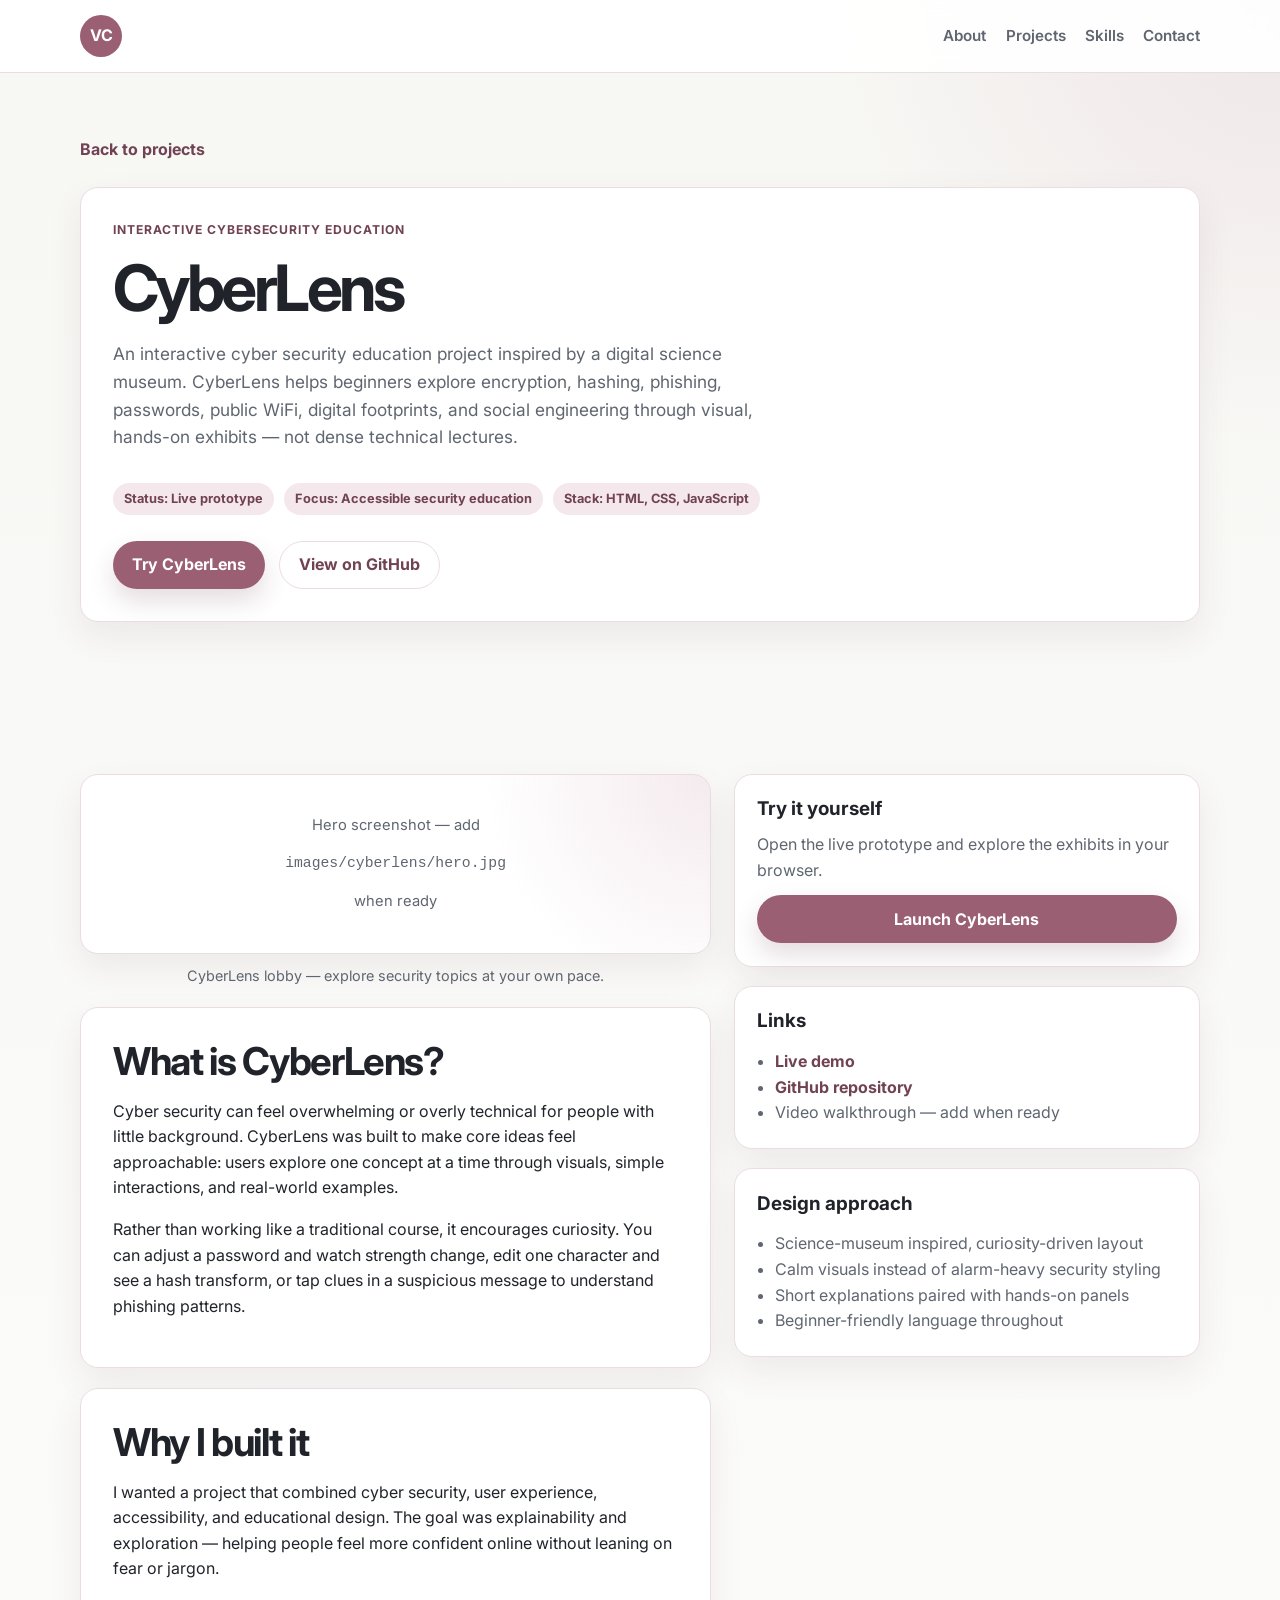
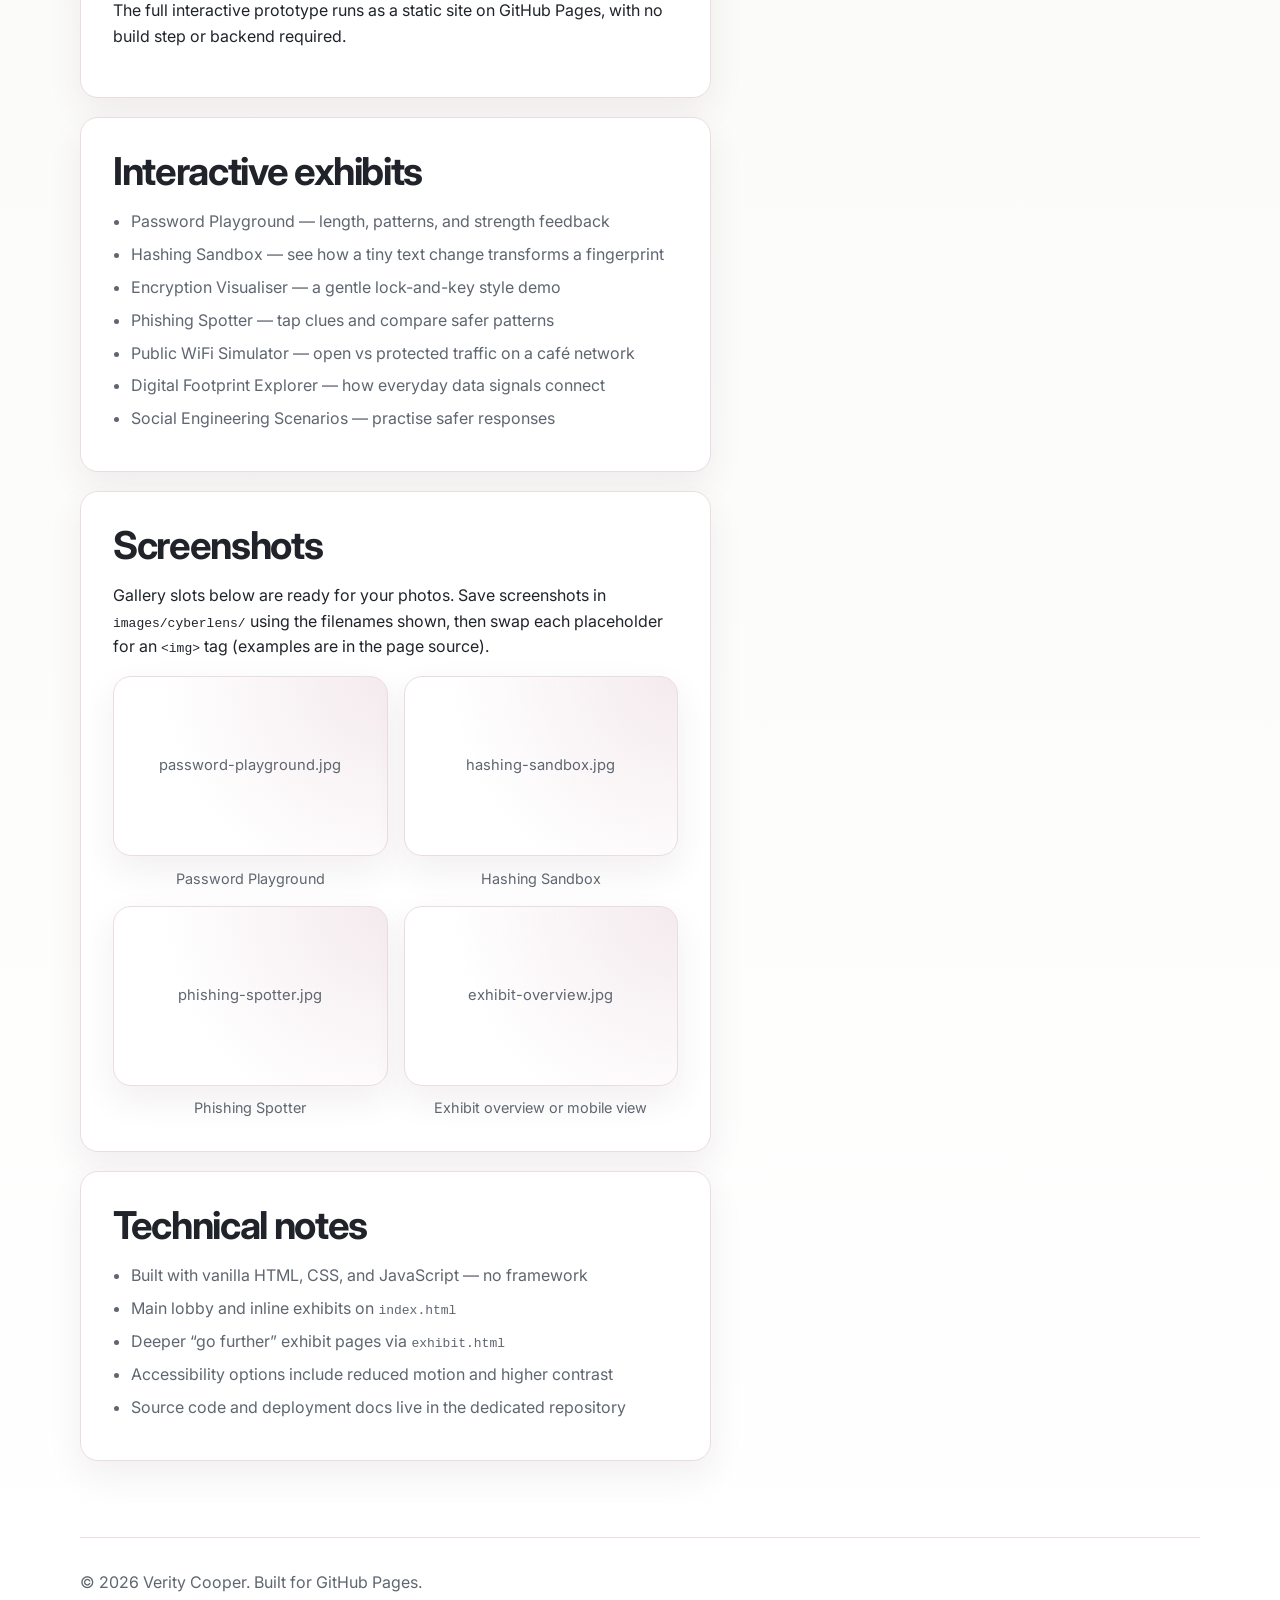
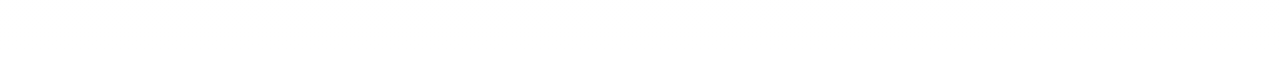
==== projects/cyberlens.html @ e27102c0 "Add CyberLens portfolio page with live demo links Replace Story Prompt Generator with CyberLens on t" ====
<!DOCTYPE html>
<html lang="en">
  <head>
    <meta charset="UTF-8" />
    <meta name="viewport" content="width=device-width, initial-scale=1.0" />
    <meta
      name="description"
      content="CyberLens — an interactive cybersecurity education project with visual exhibits on passwords, hashing, encryption, phishing, and online safety."
    />
    <title>CyberLens | Verity Cooper</title>
    <link rel="preconnect" href="https://fonts.googleapis.com" />
    <link rel="preconnect" href="https://fonts.gstatic.com" crossorigin />
    <link
      href="https://fonts.googleapis.com/css2?family=Inter:wght@400;500;600;700;800&display=swap"
      rel="stylesheet"
    />
    <link rel="stylesheet" href="../styles.css" />
  </head>
  <body>
    <header class="site-header">
      <nav class="nav" aria-label="Main navigation">
        <a class="logo" href="../index.html#top">VC</a>
        <div class="nav-links">
          <a href="../index.html#about">About</a>
          <a href="../index.html#projects">Projects</a>
          <a href="../index.html#skills">Skills</a>
          <a href="../index.html#contact">Contact</a>
        </div>
      </nav>
    </header>

    <main>
      <section class="section project-detail-hero">
        <a class="back-link" href="../index.html#projects">Back to projects</a>
        <div class="project-detail-card">
          <p class="eyebrow">Interactive Cybersecurity Education</p>
          <h1>CyberLens</h1>
          <p class="hero-text">
            An interactive cyber security education project inspired by a digital
            science museum. CyberLens helps beginners explore encryption, hashing,
            phishing, passwords, public WiFi, digital footprints, and social
            engineering through visual, hands-on exhibits — not dense technical
            lectures.
          </p>
          <div class="detail-meta" aria-label="Project summary">
            <span>Status: Live prototype</span>
            <span>Focus: Accessible security education</span>
            <span>Stack: HTML, CSS, JavaScript</span>
          </div>
          <div class="detail-actions">
            <a
              class="button primary"
              href="https://veritycooper.github.io/cyberlens/"
              target="_blank"
              rel="noopener noreferrer"
            >
              Try CyberLens
            </a>
            <a
              class="button secondary"
              href="https://github.com/veritycooper/cyberlens"
              target="_blank"
              rel="noopener noreferrer"
            >
              View on GitHub
            </a>
          </div>
        </div>
      </section>

      <section class="section detail-layout">
        <div class="detail-content">
          <figure class="media-slot media-slot-hero">
            <div class="media-placeholder">
              Hero screenshot — add <code>images/cyberlens/hero.jpg</code> when ready
            </div>
            <!-- Uncomment when your screenshot is in place:
            <img
              src="../images/cyberlens/hero.jpg"
              alt="CyberLens museum-style homepage with interactive exhibit cards"
            />
            -->
            <figcaption>CyberLens lobby — explore security topics at your own pace.</figcaption>
          </figure>

          <article class="project-detail-card">
            <h2>What is CyberLens?</h2>
            <p>
              Cyber security can feel overwhelming or overly technical for people
              with little background. CyberLens was built to make core ideas feel
              approachable: users explore one concept at a time through visuals,
              simple interactions, and real-world examples.
            </p>
            <p>
              Rather than working like a traditional course, it encourages
              curiosity. You can adjust a password and watch strength change, edit
              one character and see a hash transform, or tap clues in a suspicious
              message to understand phishing patterns.
            </p>
          </article>

          <article class="project-detail-card">
            <h2>Why I built it</h2>
            <p>
              I wanted a project that combined cyber security, user experience,
              accessibility, and educational design. The goal was explainability and
              exploration — helping people feel more confident online without
              leaning on fear or jargon.
            </p>
            <p>
              The full interactive prototype runs as a static site on GitHub Pages,
              with no build step or backend required.
            </p>
          </article>

          <article class="project-detail-card">
            <h2>Interactive exhibits</h2>
            <ul class="project-points">
              <li>Password Playground — length, patterns, and strength feedback</li>
              <li>Hashing Sandbox — see how a tiny text change transforms a fingerprint</li>
              <li>Encryption Visualiser — a gentle lock-and-key style demo</li>
              <li>Phishing Spotter — tap clues and compare safer patterns</li>
              <li>Public WiFi Simulator — open vs protected traffic on a café network</li>
              <li>Digital Footprint Explorer — how everyday data signals connect</li>
              <li>Social Engineering Scenarios — practise safer responses</li>
            </ul>
          </article>

          <article class="project-detail-card">
            <h2>Screenshots</h2>
            <p>
              Gallery slots below are ready for your photos. Save screenshots in
              <code>images/cyberlens/</code> using the filenames shown, then swap each
              placeholder for an <code>&lt;img&gt;</code> tag (examples are in the page
              source).
            </p>
            <div class="media-gallery">
              <figure class="media-slot">
                <div class="media-placeholder">password-playground.jpg</div>
                <figcaption>Password Playground</figcaption>
              </figure>
              <figure class="media-slot">
                <div class="media-placeholder">hashing-sandbox.jpg</div>
                <figcaption>Hashing Sandbox</figcaption>
              </figure>
              <figure class="media-slot">
                <div class="media-placeholder">phishing-spotter.jpg</div>
                <figcaption>Phishing Spotter</figcaption>
              </figure>
              <figure class="media-slot">
                <div class="media-placeholder">exhibit-overview.jpg</div>
                <figcaption>Exhibit overview or mobile view</figcaption>
              </figure>
            </div>
          </article>

          <article class="project-detail-card">
            <h2>Technical notes</h2>
            <ul class="project-points">
              <li>Built with vanilla HTML, CSS, and JavaScript — no framework</li>
              <li>Main lobby and inline exhibits on <code>index.html</code></li>
              <li>Deeper “go further” exhibit pages via <code>exhibit.html</code></li>
              <li>Accessibility options include reduced motion and higher contrast</li>
              <li>Source code and deployment docs live in the dedicated repository</li>
            </ul>
          </article>
        </div>

        <aside class="detail-sidebar">
          <div class="source-card source-card-cta">
            <h3>Try it yourself</h3>
            <p>
              Open the live prototype and explore the exhibits in your browser.
            </p>
            <a
              class="button primary detail-sidebar-button"
              href="https://veritycooper.github.io/cyberlens/"
              target="_blank"
              rel="noopener noreferrer"
            >
              Launch CyberLens
            </a>
          </div>

          <div class="source-card">
            <h3>Links</h3>
            <ul>
              <li>
                <a
                  href="https://veritycooper.github.io/cyberlens/"
                  target="_blank"
                  rel="noopener noreferrer"
                  >Live demo</a
                >
              </li>
              <li>
                <a
                  href="https://github.com/veritycooper/cyberlens"
                  target="_blank"
                  rel="noopener noreferrer"
                  >GitHub repository</a
                >
              </li>
              <li>Video walkthrough — add when ready</li>
            </ul>
          </div>

          <div class="source-card">
            <h3>Design approach</h3>
            <ul>
              <li>Science-museum inspired, curiosity-driven layout</li>
              <li>Calm visuals instead of alarm-heavy security styling</li>
              <li>Short explanations paired with hands-on panels</li>
              <li>Beginner-friendly language throughout</li>
            </ul>
          </div>
        </aside>
      </section>
    </main>

    <footer class="footer">
      <p>© 2026 Verity Cooper. Built for GitHub Pages.</p>
    </footer>
  </body>
</html>
---- styles.css ----
:root {
  --bg: #f7f7f4;
  --bg-soft: #ffffff;
  --card: #ffffff;
  --ink: #20242a;
  --muted: #5f6670;
  --accent: #9b5f73;
  --accent-strong: #704253;
  --accent-soft: #f5e8ed;
  --accent-muted: #c48da0;
  --line: #eadde2;
  --shadow: 0 14px 34px rgba(83, 52, 63, 0.08);
}

* {
  box-sizing: border-box;
}

html {
  scroll-behavior: smooth;
}

body {
  margin: 0;
  font-family: "Inter", Arial, sans-serif;
  color: var(--ink);
  background:
    radial-gradient(circle at top right, rgba(196, 141, 160, 0.16), transparent 28rem),
    linear-gradient(180deg, var(--bg), var(--bg-soft));
  line-height: 1.6;
}

a {
  color: inherit;
  text-decoration: none;
}

.site-header {
  position: sticky;
  top: 0;
  z-index: 10;
  background: rgba(255, 255, 255, 0.92);
  border-bottom: 1px solid var(--line);
  backdrop-filter: blur(10px);
}

.nav {
  width: min(1120px, calc(100% - 2rem));
  margin: 0 auto;
  min-height: 72px;
  display: flex;
  align-items: center;
  justify-content: space-between;
  gap: 1rem;
}

.logo {
  display: inline-grid;
  place-items: center;
  width: 42px;
  height: 42px;
  border-radius: 50%;
  color: #ffffff;
  font-weight: 700;
  background: var(--accent);
}

.nav-links {
  display: flex;
  align-items: center;
  gap: 1.2rem;
  color: var(--muted);
  font-size: 0.95rem;
  font-weight: 600;
}

.nav-links a:hover {
  color: var(--accent-strong);
}

.section {
  width: min(1120px, calc(100% - 2rem));
  margin: 0 auto;
  padding: 4.75rem 0;
}

.hero {
  min-height: 76vh;
  display: grid;
  grid-template-columns: minmax(0, 1.15fr) minmax(280px, 0.85fr);
  align-items: center;
  gap: 3rem;
}

.eyebrow {
  margin: 0 0 1rem;
  color: var(--accent-strong);
  font-size: 0.76rem;
  font-weight: 700;
  letter-spacing: 0.08em;
  text-transform: uppercase;
}

h1,
h2,
h3,
p {
  margin-top: 0;
}

h1 {
  max-width: 720px;
  margin-bottom: 1.25rem;
  font-size: clamp(2.45rem, 5vw, 4.8rem);
  line-height: 1.02;
  letter-spacing: -0.055em;
}

h2 {
  margin-bottom: 1rem;
  font-size: clamp(1.8rem, 3vw, 2.65rem);
  line-height: 1.12;
  letter-spacing: -0.035em;
}

h3 {
  margin-bottom: 0.7rem;
  font-size: 1.18rem;
  line-height: 1.25;
}

.hero-text,
.section-heading p,
.section-copy,
.contact-section p {
  color: var(--muted);
  font-size: 1.08rem;
}

.hero-text {
  max-width: 680px;
  margin-bottom: 2rem;
}

.hero-actions {
  display: flex;
  flex-wrap: wrap;
  gap: 0.9rem;
}

.button {
  display: inline-flex;
  align-items: center;
  justify-content: center;
  min-height: 48px;
  padding: 0 1.2rem;
  border-radius: 999px;
  font-weight: 700;
  transition: transform 160ms ease, box-shadow 160ms ease, background 160ms ease;
}

.button:hover {
  transform: translateY(-2px);
}

.button.primary {
  color: #ffffff;
  background: var(--accent);
  box-shadow: 0 12px 24px rgba(112, 66, 83, 0.18);
}

.button.secondary {
  color: var(--accent-strong);
  background: #ffffff;
  border: 1px solid var(--line);
}

.hero-card,
.project-card,
.education-card,
.skills-grid > div {
  background: var(--card);
  border: 1px solid var(--line);
  border-radius: 18px;
  box-shadow: var(--shadow);
}

.hero-card {
  padding: 2rem;
}

.card-label,
.tag,
.status {
  display: inline-flex;
  align-items: center;
  width: fit-content;
  border-radius: 999px;
  font-size: 0.75rem;
  font-weight: 700;
}

.card-label {
  margin-bottom: 1rem;
  padding: 0.35rem 0.7rem;
  color: var(--accent-strong);
  background: var(--accent-soft);
}

.hero-card p,
.project-card p,
.education-card p,
.skills-grid p {
  color: var(--muted);
}

.hero-card ul,
.project-points {
  padding-left: 1.15rem;
  margin: 1rem 0 0;
  color: var(--muted);
}

.hero-card li,
.project-points li {
  margin: 0.45rem 0;
}

.split-section,
.education-section,
.contact-section {
  display: grid;
  grid-template-columns: 0.85fr 1.15fr;
  gap: 3rem;
  align-items: start;
}

.section-copy p:last-child {
  margin-bottom: 0;
}

.section-heading {
  max-width: 720px;
  margin-bottom: 2rem;
}

.project-grid {
  display: grid;
  grid-template-columns: repeat(3, minmax(0, 1fr));
  gap: 1.2rem;
}

.project-card {
  display: flex;
  min-height: 100%;
  padding: 1.45rem;
  flex-direction: column;
}

.project-card.featured {
  background: linear-gradient(180deg, rgba(245, 232, 237, 0.55), #ffffff 70%);
}

.project-topline {
  display: flex;
  justify-content: space-between;
  gap: 0.75rem;
  margin-bottom: 1rem;
}

.tag {
  padding: 0.32rem 0.62rem;
  color: var(--accent-strong);
  background: var(--accent-soft);
}

.status {
  padding: 0.32rem 0.62rem;
  color: #6f5a63;
  background: #f7eef2;
}

.project-card a {
  margin-top: auto;
  color: var(--accent-strong);
  font-weight: 700;
}

.project-card a:hover,
.contact-links a:hover {
  color: var(--accent);
}

.project-detail-hero {
  padding-top: 4rem;
}

.back-link {
  display: inline-flex;
  margin-bottom: 1.5rem;
  color: var(--accent-strong);
  font-weight: 700;
}

.project-detail-card,
.media-placeholder,
.source-card {
  background: var(--card);
  border: 1px solid var(--line);
  border-radius: 18px;
  box-shadow: var(--shadow);
}

.project-detail-card {
  padding: 2rem;
}

.detail-meta {
  display: flex;
  flex-wrap: wrap;
  gap: 0.6rem;
  margin: 1.4rem 0 0;
}

.detail-meta span {
  display: inline-flex;
  padding: 0.38rem 0.7rem;
  border-radius: 999px;
  color: var(--accent-strong);
  background: var(--accent-soft);
  font-size: 0.8rem;
  font-weight: 700;
}

.detail-actions {
  display: flex;
  flex-wrap: wrap;
  gap: 0.85rem;
  margin-top: 1.6rem;
}

.detail-sidebar-button {
  width: 100%;
  margin-top: 0.75rem;
}

.source-card-cta p {
  margin-bottom: 0;
  color: var(--muted);
}

.source-card a {
  color: var(--accent-strong);
  font-weight: 700;
}

.source-card a:hover {
  color: var(--accent);
}

.media-slot figcaption {
  margin-top: 0.65rem;
  color: var(--muted);
  font-size: 0.9rem;
  text-align: center;
}

.media-slot-hero .media-placeholder,
.media-slot-hero img {
  min-height: 280px;
}

.detail-layout {
  display: grid;
  grid-template-columns: minmax(0, 1.15fr) minmax(280px, 0.85fr);
  gap: 1.4rem;
  align-items: start;
}

.detail-content,
.detail-sidebar {
  display: grid;
  gap: 1.2rem;
}

.media-placeholder {
  min-height: 240px;
  display: grid;
  place-items: center;
  padding: 2rem;
  color: var(--muted);
  text-align: center;
  background:
    radial-gradient(circle at top right, rgba(196, 141, 160, 0.18), transparent 14rem),
    #ffffff;
}

.media-gallery {
  display: grid;
  grid-template-columns: repeat(2, minmax(0, 1fr));
  gap: 1rem;
  margin-top: 1rem;
}

.media-slot {
  margin: 0;
}

.media-slot .media-placeholder {
  min-height: 180px;
  font-size: 0.92rem;
}

.media-slot img {
  display: block;
  width: 100%;
  border-radius: 14px;
  border: 1px solid var(--line);
  box-shadow: var(--shadow);
}

.source-card {
  padding: 1.4rem;
}

.source-card ul {
  padding-left: 1.15rem;
  margin-bottom: 0;
  color: var(--muted);
}

.skills-grid {
  display: grid;
  grid-template-columns: repeat(4, minmax(0, 1fr));
  gap: 1rem;
}

.skills-grid > div {
  padding: 1.25rem;
}

.education-card {
  padding: 1.6rem;
}

.contact-links {
  display: flex;
  flex-wrap: wrap;
  gap: 0.8rem;
}

.contact-links a {
  padding: 0.8rem 1rem;
  border: 1px solid var(--line);
  border-radius: 999px;
  color: var(--accent-strong);
  background: #ffffff;
  font-weight: 700;
}

.footer {
  width: min(1120px, calc(100% - 2rem));
  margin: 0 auto;
  padding: 2rem 0 3rem;
  color: var(--muted);
  border-top: 1px solid var(--line);
}

@media (max-width: 900px) {
  .hero,
  .split-section,
  .education-section,
  .contact-section {
    grid-template-columns: 1fr;
  }

  .hero {
    min-height: auto;
    padding-top: 4rem;
  }

  .project-grid,
  .skills-grid {
    grid-template-columns: repeat(2, minmax(0, 1fr));
  }

  .detail-layout {
    grid-template-columns: 1fr;
  }

  .media-gallery {
    grid-template-columns: 1fr;
  }
}

@media (max-width: 640px) {
  .nav {
    min-height: auto;
    padding: 1rem 0;
    align-items: flex-start;
    flex-direction: column;
  }

  .nav-links {
    width: 100%;
    overflow-x: auto;
    padding-bottom: 0.3rem;
  }

  .section {
    padding: 4rem 0;
  }

  .project-grid,
  .skills-grid {
    grid-template-columns: 1fr;
  }

  .hero-actions,
  .button,
  .detail-actions,
  .detail-sidebar-button {
    width: 100%;
  }
}
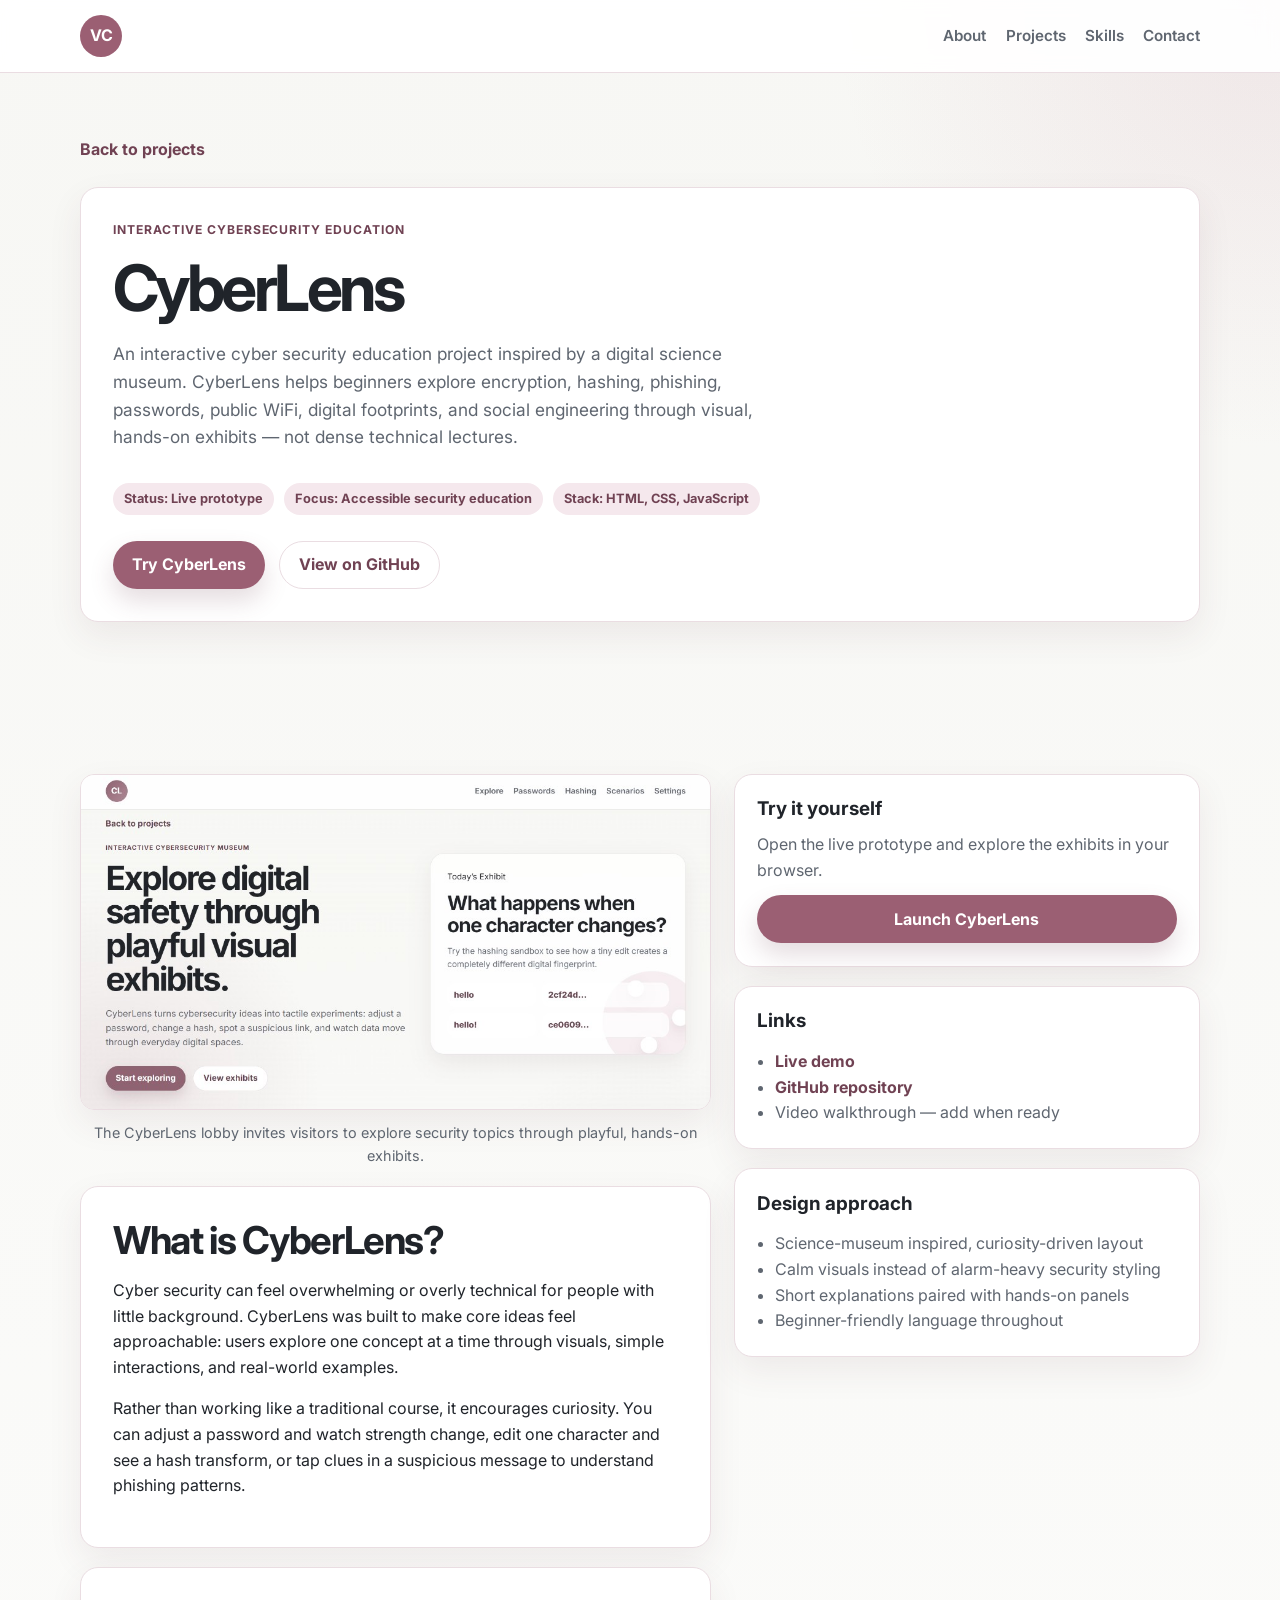
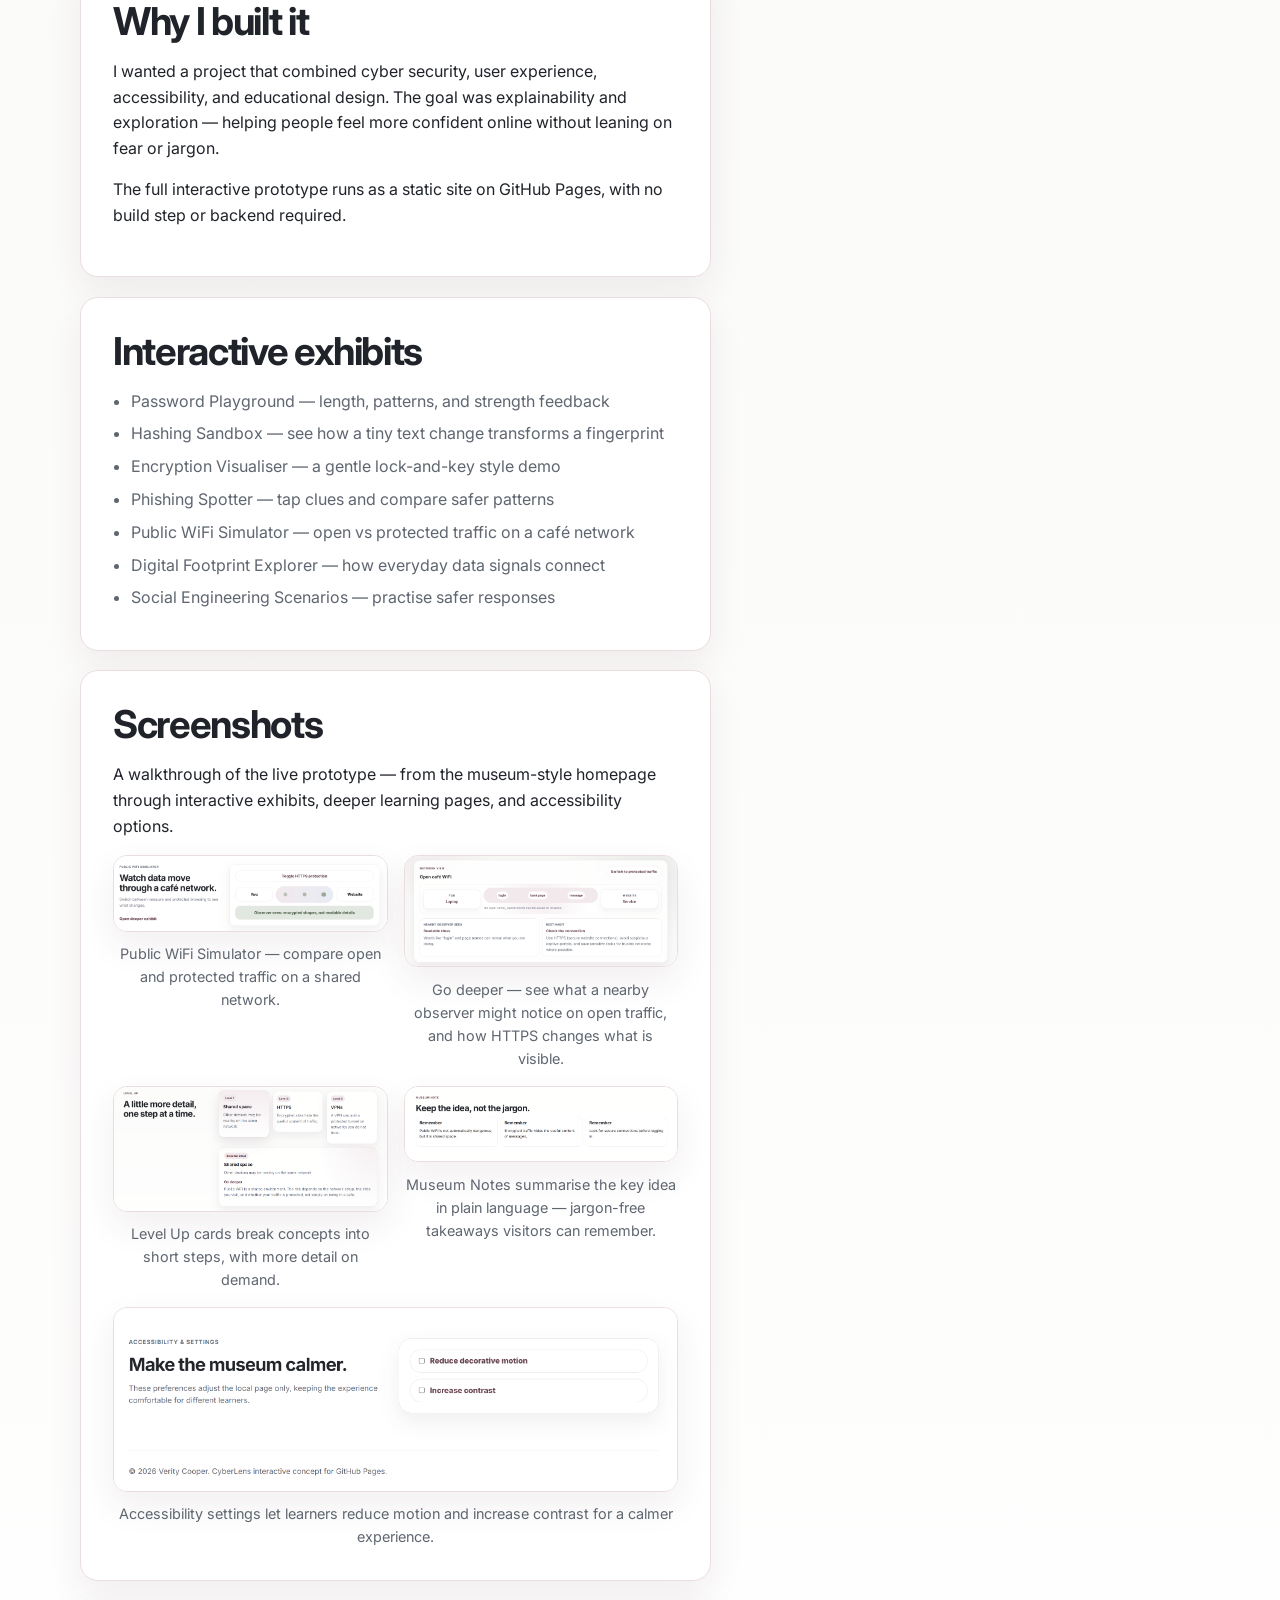
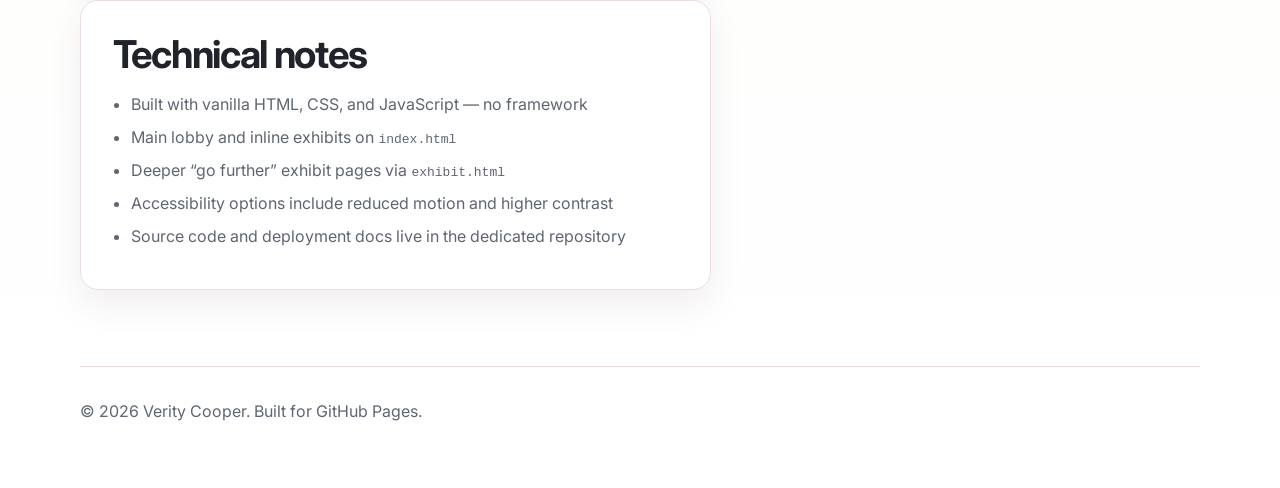
==== commit 0924abf8: "Add CyberLens screenshots to portfolio project page Wire in homepage and exhibit screenshots with ca" ====
--- a/projects/cyberlens.html
+++ b/projects/cyberlens.html
@@ -71,16 +71,14 @@
       <section class="section detail-layout">
         <div class="detail-content">
           <figure class="media-slot media-slot-hero">
-            <div class="media-placeholder">
-              Hero screenshot — add <code>images/cyberlens/hero.jpg</code> when ready
-            </div>
-            <!-- Uncomment when your screenshot is in place:
             <img
-              src="../images/cyberlens/hero.jpg"
-              alt="CyberLens museum-style homepage with interactive exhibit cards"
+              src="../images/cyberlens/hero.png"
+              alt="CyberLens homepage with museum-style hero and today's exhibit preview"
             />
-            -->
-            <figcaption>CyberLens lobby — explore security topics at your own pace.</figcaption>
+            <figcaption>
+              The CyberLens lobby invites visitors to explore security topics through
+              playful, hands-on exhibits.
+            </figcaption>
           </figure>
 
           <article class="project-detail-card">
@@ -129,27 +127,60 @@
           <article class="project-detail-card">
             <h2>Screenshots</h2>
             <p>
-              Gallery slots below are ready for your photos. Save screenshots in
-              <code>images/cyberlens/</code> using the filenames shown, then swap each
-              placeholder for an <code>&lt;img&gt;</code> tag (examples are in the page
-              source).
+              A walkthrough of the live prototype — from the museum-style homepage
+              through interactive exhibits, deeper learning pages, and accessibility
+              options.
             </p>
             <div class="media-gallery">
               <figure class="media-slot">
-                <div class="media-placeholder">password-playground.jpg</div>
-                <figcaption>Password Playground</figcaption>
-              </figure>
-              <figure class="media-slot">
-                <div class="media-placeholder">hashing-sandbox.jpg</div>
-                <figcaption>Hashing Sandbox</figcaption>
-              </figure>
-              <figure class="media-slot">
-                <div class="media-placeholder">phishing-spotter.jpg</div>
-                <figcaption>Phishing Spotter</figcaption>
-              </figure>
-              <figure class="media-slot">
-                <div class="media-placeholder">exhibit-overview.jpg</div>
-                <figcaption>Exhibit overview or mobile view</figcaption>
+                <img
+                  src="../images/cyberlens/public-wifi-simulator.png"
+                  alt="Public WiFi Simulator exhibit showing HTTPS protection toggle"
+                />
+                <figcaption>
+                  Public WiFi Simulator — compare open and protected traffic on a
+                  shared network.
+                </figcaption>
+              </figure>
+              <figure class="media-slot">
+                <img
+                  src="../images/cyberlens/wifi-deep-dive.png"
+                  alt="Deep-dive WiFi exhibit showing readable traffic on open café WiFi"
+                />
+                <figcaption>
+                  Go deeper — see what a nearby observer might notice on open traffic,
+                  and how HTTPS changes what is visible.
+                </figcaption>
+              </figure>
+              <figure class="media-slot">
+                <img
+                  src="../images/cyberlens/level-up.png"
+                  alt="Level Up section explaining shared WiFi, HTTPS, and VPN concepts"
+                />
+                <figcaption>
+                  Level Up cards break concepts into short steps, with more detail on
+                  demand.
+                </figcaption>
+              </figure>
+              <figure class="media-slot">
+                <img
+                  src="../images/cyberlens/museum-notes.png"
+                  alt="Museum Note takeaway cards with practical security reminders"
+                />
+                <figcaption>
+                  Museum Notes summarise the key idea in plain language — jargon-free
+                  takeaways visitors can remember.
+                </figcaption>
+              </figure>
+              <figure class="media-slot media-slot-wide">
+                <img
+                  src="../images/cyberlens/accessibility-settings.png"
+                  alt="Accessibility and settings panel with reduced motion and contrast options"
+                />
+                <figcaption>
+                  Accessibility settings let learners reduce motion and increase contrast
+                  for a calmer experience.
+                </figcaption>
               </figure>
             </div>
           </article>
--- a/styles.css
+++ b/styles.css
@@ -419,6 +419,10 @@
   box-shadow: var(--shadow);
 }
 
+.media-gallery .media-slot-wide {
+  grid-column: 1 / -1;
+}
+
 .source-card {
   padding: 1.4rem;
 }
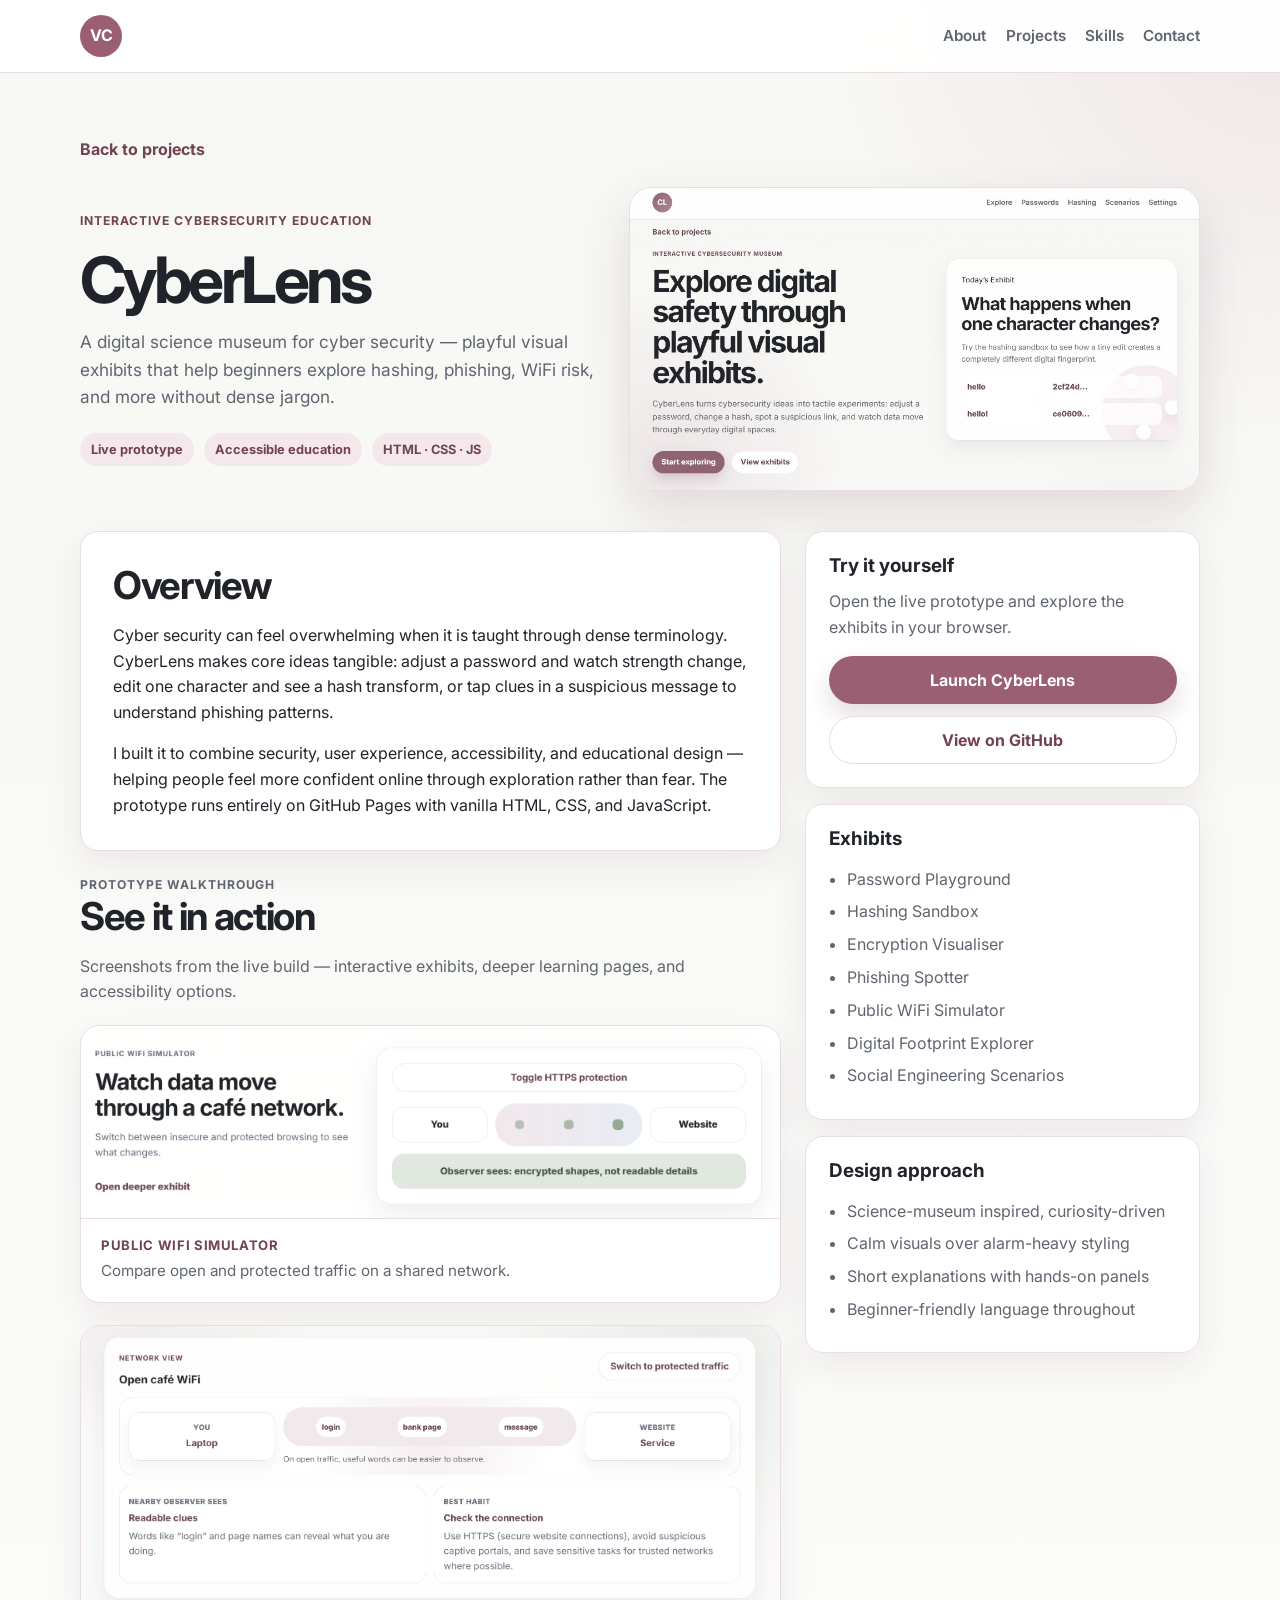
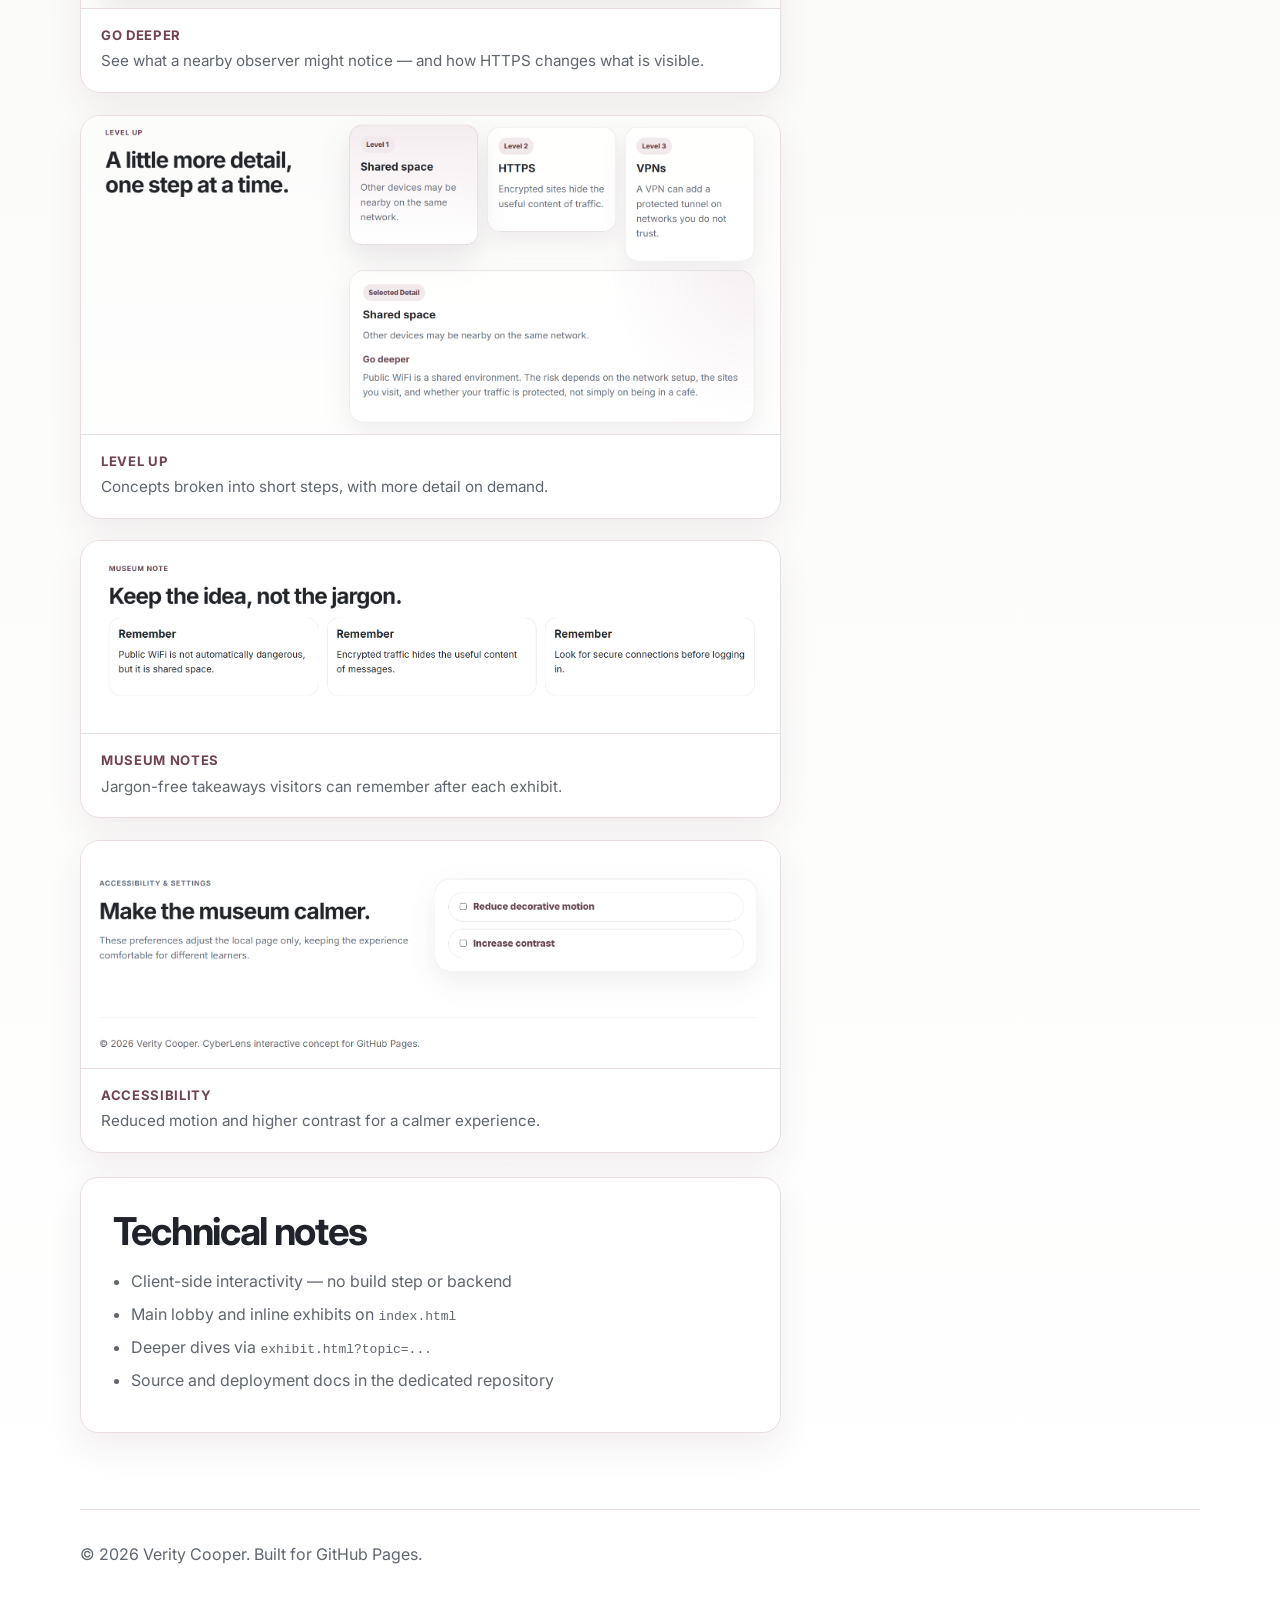
==== commit 428655f5: "Redesign CyberLens case study page for visual focus Lead with a hero screenshot, stack full-width pr" ====
--- a/projects/cyberlens.html
+++ b/projects/cyberlens.html
@@ -16,7 +16,7 @@
     />
     <link rel="stylesheet" href="../styles.css" />
   </head>
-  <body>
+  <body class="cyberlens-case-study">
     <header class="site-header">
       <nav class="nav" aria-label="Main navigation">
         <a class="logo" href="../index.html#top">VC</a>
@@ -30,218 +30,176 @@
     </header>
 
     <main>
-      <section class="section project-detail-hero">
+      <section class="section case-study-hero">
         <a class="back-link" href="../index.html#projects">Back to projects</a>
-        <div class="project-detail-card">
-          <p class="eyebrow">Interactive Cybersecurity Education</p>
-          <h1>CyberLens</h1>
-          <p class="hero-text">
-            An interactive cyber security education project inspired by a digital
-            science museum. CyberLens helps beginners explore encryption, hashing,
-            phishing, passwords, public WiFi, digital footprints, and social
-            engineering through visual, hands-on exhibits — not dense technical
-            lectures.
-          </p>
-          <div class="detail-meta" aria-label="Project summary">
-            <span>Status: Live prototype</span>
-            <span>Focus: Accessible security education</span>
-            <span>Stack: HTML, CSS, JavaScript</span>
-          </div>
-          <div class="detail-actions">
-            <a
-              class="button primary"
-              href="https://veritycooper.github.io/cyberlens/"
-              target="_blank"
-              rel="noopener noreferrer"
-            >
-              Try CyberLens
-            </a>
-            <a
-              class="button secondary"
-              href="https://github.com/veritycooper/cyberlens"
-              target="_blank"
-              rel="noopener noreferrer"
-            >
-              View on GitHub
-            </a>
-          </div>
-        </div>
-      </section>
-
-      <section class="section detail-layout">
-        <div class="detail-content">
-          <figure class="media-slot media-slot-hero">
+        <div class="case-study-hero-grid">
+          <div class="case-study-intro">
+            <p class="eyebrow">Interactive Cybersecurity Education</p>
+            <h1>CyberLens</h1>
+            <p class="hero-text">
+              A digital science museum for cyber security — playful visual
+              exhibits that help beginners explore hashing, phishing, WiFi risk,
+              and more without dense jargon.
+            </p>
+            <div class="detail-meta" aria-label="Project summary">
+              <span>Live prototype</span>
+              <span>Accessible education</span>
+              <span>HTML · CSS · JS</span>
+            </div>
+          </div>
+          <figure class="case-study-hero-shot">
             <img
               src="../images/cyberlens/hero.png"
               alt="CyberLens homepage with museum-style hero and today's exhibit preview"
             />
-            <figcaption>
-              The CyberLens lobby invites visitors to explore security topics through
-              playful, hands-on exhibits.
-            </figcaption>
           </figure>
-
-          <article class="project-detail-card">
-            <h2>What is CyberLens?</h2>
+        </div>
+      </section>
+
+      <section class="section case-study-body">
+        <div class="case-study-main">
+          <article class="project-detail-card case-study-overview">
+            <h2>Overview</h2>
             <p>
-              Cyber security can feel overwhelming or overly technical for people
-              with little background. CyberLens was built to make core ideas feel
-              approachable: users explore one concept at a time through visuals,
-              simple interactions, and real-world examples.
+              Cyber security can feel overwhelming when it is taught through dense
+              terminology. CyberLens makes core ideas tangible: adjust a password
+              and watch strength change, edit one character and see a hash
+              transform, or tap clues in a suspicious message to understand
+              phishing patterns.
             </p>
             <p>
-              Rather than working like a traditional course, it encourages
-              curiosity. You can adjust a password and watch strength change, edit
-              one character and see a hash transform, or tap clues in a suspicious
-              message to understand phishing patterns.
+              I built it to combine security, user experience, accessibility, and
+              educational design — helping people feel more confident online
+              through exploration rather than fear. The prototype runs entirely
+              on GitHub Pages with vanilla HTML, CSS, and JavaScript.
             </p>
           </article>
 
-          <article class="project-detail-card">
-            <h2>Why I built it</h2>
-            <p>
-              I wanted a project that combined cyber security, user experience,
-              accessibility, and educational design. The goal was explainability and
-              exploration — helping people feel more confident online without
-              leaning on fear or jargon.
-            </p>
-            <p>
-              The full interactive prototype runs as a static site on GitHub Pages,
-              with no build step or backend required.
-            </p>
-          </article>
-
-          <article class="project-detail-card">
-            <h2>Interactive exhibits</h2>
-            <ul class="project-points">
-              <li>Password Playground — length, patterns, and strength feedback</li>
-              <li>Hashing Sandbox — see how a tiny text change transforms a fingerprint</li>
-              <li>Encryption Visualiser — a gentle lock-and-key style demo</li>
-              <li>Phishing Spotter — tap clues and compare safer patterns</li>
-              <li>Public WiFi Simulator — open vs protected traffic on a café network</li>
-              <li>Digital Footprint Explorer — how everyday data signals connect</li>
-              <li>Social Engineering Scenarios — practise safer responses</li>
-            </ul>
-          </article>
-
-          <article class="project-detail-card">
-            <h2>Screenshots</h2>
-            <p>
-              A walkthrough of the live prototype — from the museum-style homepage
-              through interactive exhibits, deeper learning pages, and accessibility
-              options.
-            </p>
-            <div class="media-gallery">
-              <figure class="media-slot">
+          <section class="showcase-section" aria-labelledby="showcase-heading">
+            <div class="showcase-heading">
+              <p class="eyebrow">Prototype walkthrough</p>
+              <h2 id="showcase-heading">See it in action</h2>
+              <p>
+                Screenshots from the live build — interactive exhibits, deeper
+                learning pages, and accessibility options.
+              </p>
+            </div>
+
+            <div class="showcase-list">
+              <figure class="showcase-item">
                 <img
                   src="../images/cyberlens/public-wifi-simulator.png"
                   alt="Public WiFi Simulator exhibit showing HTTPS protection toggle"
                 />
                 <figcaption>
-                  Public WiFi Simulator — compare open and protected traffic on a
-                  shared network.
-                </figcaption>
-              </figure>
-              <figure class="media-slot">
+                  <strong>Public WiFi Simulator</strong>
+                  Compare open and protected traffic on a shared network.
+                </figcaption>
+              </figure>
+
+              <figure class="showcase-item">
                 <img
                   src="../images/cyberlens/wifi-deep-dive.png"
                   alt="Deep-dive WiFi exhibit showing readable traffic on open café WiFi"
                 />
                 <figcaption>
-                  Go deeper — see what a nearby observer might notice on open traffic,
-                  and how HTTPS changes what is visible.
-                </figcaption>
-              </figure>
-              <figure class="media-slot">
+                  <strong>Go deeper</strong>
+                  See what a nearby observer might notice — and how HTTPS changes
+                  what is visible.
+                </figcaption>
+              </figure>
+
+              <figure class="showcase-item">
                 <img
                   src="../images/cyberlens/level-up.png"
                   alt="Level Up section explaining shared WiFi, HTTPS, and VPN concepts"
                 />
                 <figcaption>
-                  Level Up cards break concepts into short steps, with more detail on
-                  demand.
-                </figcaption>
-              </figure>
-              <figure class="media-slot">
+                  <strong>Level Up</strong>
+                  Concepts broken into short steps, with more detail on demand.
+                </figcaption>
+              </figure>
+
+              <figure class="showcase-item">
                 <img
                   src="../images/cyberlens/museum-notes.png"
                   alt="Museum Note takeaway cards with practical security reminders"
                 />
                 <figcaption>
-                  Museum Notes summarise the key idea in plain language — jargon-free
-                  takeaways visitors can remember.
-                </figcaption>
-              </figure>
-              <figure class="media-slot media-slot-wide">
+                  <strong>Museum Notes</strong>
+                  Jargon-free takeaways visitors can remember after each exhibit.
+                </figcaption>
+              </figure>
+
+              <figure class="showcase-item">
                 <img
                   src="../images/cyberlens/accessibility-settings.png"
                   alt="Accessibility and settings panel with reduced motion and contrast options"
                 />
                 <figcaption>
-                  Accessibility settings let learners reduce motion and increase contrast
-                  for a calmer experience.
-                </figcaption>
-              </figure>
-            </div>
-          </article>
-
-          <article class="project-detail-card">
+                  <strong>Accessibility</strong>
+                  Reduced motion and higher contrast for a calmer experience.
+                </figcaption>
+              </figure>
+            </div>
+          </section>
+
+          <article class="project-detail-card case-study-notes">
             <h2>Technical notes</h2>
             <ul class="project-points">
-              <li>Built with vanilla HTML, CSS, and JavaScript — no framework</li>
+              <li>Client-side interactivity — no build step or backend</li>
               <li>Main lobby and inline exhibits on <code>index.html</code></li>
-              <li>Deeper “go further” exhibit pages via <code>exhibit.html</code></li>
-              <li>Accessibility options include reduced motion and higher contrast</li>
-              <li>Source code and deployment docs live in the dedicated repository</li>
+              <li>Deeper dives via <code>exhibit.html?topic=...</code></li>
+              <li>Source and deployment docs in the dedicated repository</li>
             </ul>
           </article>
         </div>
 
-        <aside class="detail-sidebar">
+        <aside class="case-study-sidebar">
           <div class="source-card source-card-cta">
             <h3>Try it yourself</h3>
             <p>
               Open the live prototype and explore the exhibits in your browser.
             </p>
-            <a
-              class="button primary detail-sidebar-button"
-              href="https://veritycooper.github.io/cyberlens/"
-              target="_blank"
-              rel="noopener noreferrer"
-            >
-              Launch CyberLens
-            </a>
+            <div class="sidebar-actions">
+              <a
+                class="button primary"
+                href="https://veritycooper.github.io/cyberlens/"
+                target="_blank"
+                rel="noopener noreferrer"
+              >
+                Launch CyberLens
+              </a>
+              <a
+                class="button secondary"
+                href="https://github.com/veritycooper/cyberlens"
+                target="_blank"
+                rel="noopener noreferrer"
+              >
+                View on GitHub
+              </a>
+            </div>
           </div>
 
           <div class="source-card">
-            <h3>Links</h3>
-            <ul>
-              <li>
-                <a
-                  href="https://veritycooper.github.io/cyberlens/"
-                  target="_blank"
-                  rel="noopener noreferrer"
-                  >Live demo</a
-                >
-              </li>
-              <li>
-                <a
-                  href="https://github.com/veritycooper/cyberlens"
-                  target="_blank"
-                  rel="noopener noreferrer"
-                  >GitHub repository</a
-                >
-              </li>
-              <li>Video walkthrough — add when ready</li>
+            <h3>Exhibits</h3>
+            <ul class="project-points sidebar-points">
+              <li>Password Playground</li>
+              <li>Hashing Sandbox</li>
+              <li>Encryption Visualiser</li>
+              <li>Phishing Spotter</li>
+              <li>Public WiFi Simulator</li>
+              <li>Digital Footprint Explorer</li>
+              <li>Social Engineering Scenarios</li>
             </ul>
           </div>
 
           <div class="source-card">
             <h3>Design approach</h3>
-            <ul>
-              <li>Science-museum inspired, curiosity-driven layout</li>
-              <li>Calm visuals instead of alarm-heavy security styling</li>
-              <li>Short explanations paired with hands-on panels</li>
+            <ul class="project-points sidebar-points">
+              <li>Science-museum inspired, curiosity-driven</li>
+              <li>Calm visuals over alarm-heavy styling</li>
+              <li>Short explanations with hands-on panels</li>
               <li>Beginner-friendly language throughout</li>
             </ul>
           </div>
--- a/styles.css
+++ b/styles.css
@@ -423,6 +423,131 @@
   grid-column: 1 / -1;
 }
 
+.cyberlens-case-study .case-study-hero {
+  padding-top: 4rem;
+  padding-bottom: 2.5rem;
+}
+
+.cyberlens-case-study .case-study-hero-grid {
+  display: grid;
+  grid-template-columns: minmax(0, 0.95fr) minmax(300px, 1.05fr);
+  gap: 2rem;
+  align-items: center;
+}
+
+.cyberlens-case-study .case-study-intro h1 {
+  margin-bottom: 1rem;
+}
+
+.cyberlens-case-study .case-study-intro .hero-text {
+  margin-bottom: 1.25rem;
+}
+
+.cyberlens-case-study .case-study-hero-shot {
+  margin: 0;
+}
+
+.cyberlens-case-study .case-study-hero-shot img {
+  display: block;
+  width: 100%;
+  border: 1px solid var(--line);
+  border-radius: 22px;
+  box-shadow: 0 22px 50px rgba(83, 52, 63, 0.14);
+}
+
+.cyberlens-case-study .case-study-body {
+  display: grid;
+  grid-template-columns: minmax(0, 1.28fr) minmax(260px, 0.72fr);
+  gap: 1.5rem;
+  align-items: start;
+  padding-top: 0;
+}
+
+.cyberlens-case-study .case-study-sidebar {
+  display: grid;
+  gap: 1rem;
+  position: sticky;
+  top: 5.5rem;
+}
+
+.cyberlens-case-study .sidebar-actions {
+  display: grid;
+  gap: 0.75rem;
+  margin-top: 1rem;
+}
+
+.cyberlens-case-study .sidebar-actions .button {
+  width: 100%;
+}
+
+.cyberlens-case-study .sidebar-points {
+  margin-bottom: 0;
+}
+
+.cyberlens-case-study .case-study-main {
+  display: grid;
+  gap: 1.5rem;
+  min-width: 0;
+}
+
+.cyberlens-case-study .case-study-overview p:last-child {
+  margin-bottom: 0;
+}
+
+.cyberlens-case-study .showcase-section {
+  display: grid;
+  gap: 1.25rem;
+}
+
+.cyberlens-case-study .showcase-heading {
+  max-width: 38rem;
+}
+
+.cyberlens-case-study .showcase-heading p {
+  margin-bottom: 0;
+  color: var(--muted);
+}
+
+.cyberlens-case-study .showcase-list {
+  display: grid;
+  gap: 1.35rem;
+}
+
+.cyberlens-case-study .showcase-item {
+  margin: 0;
+  overflow: hidden;
+  border: 1px solid var(--line);
+  border-radius: 20px;
+  background: var(--card);
+  box-shadow: var(--shadow);
+}
+
+.cyberlens-case-study .showcase-item img {
+  display: block;
+  width: 100%;
+  border-bottom: 1px solid var(--line);
+}
+
+.cyberlens-case-study .showcase-item figcaption {
+  padding: 1rem 1.25rem 1.2rem;
+  color: var(--muted);
+  font-size: 0.95rem;
+  line-height: 1.55;
+}
+
+.cyberlens-case-study .showcase-item figcaption strong {
+  display: block;
+  margin-bottom: 0.25rem;
+  color: var(--accent-strong);
+  font-size: 0.82rem;
+  letter-spacing: 0.05em;
+  text-transform: uppercase;
+}
+
+.cyberlens-case-study .case-study-notes .project-points {
+  margin-bottom: 0;
+}
+
 .source-card {
   padding: 1.4rem;
 }
@@ -492,6 +617,16 @@
     grid-template-columns: 1fr;
   }
 
+  .cyberlens-case-study .case-study-hero-grid,
+  .cyberlens-case-study .case-study-body {
+    grid-template-columns: 1fr;
+  }
+
+  .cyberlens-case-study .case-study-sidebar {
+    position: static;
+    order: -1;
+  }
+
   .media-gallery {
     grid-template-columns: 1fr;
   }
@@ -523,7 +658,8 @@
   .hero-actions,
   .button,
   .detail-actions,
-  .detail-sidebar-button {
+  .detail-sidebar-button,
+  .cyberlens-case-study .sidebar-actions .button {
     width: 100%;
   }
 }
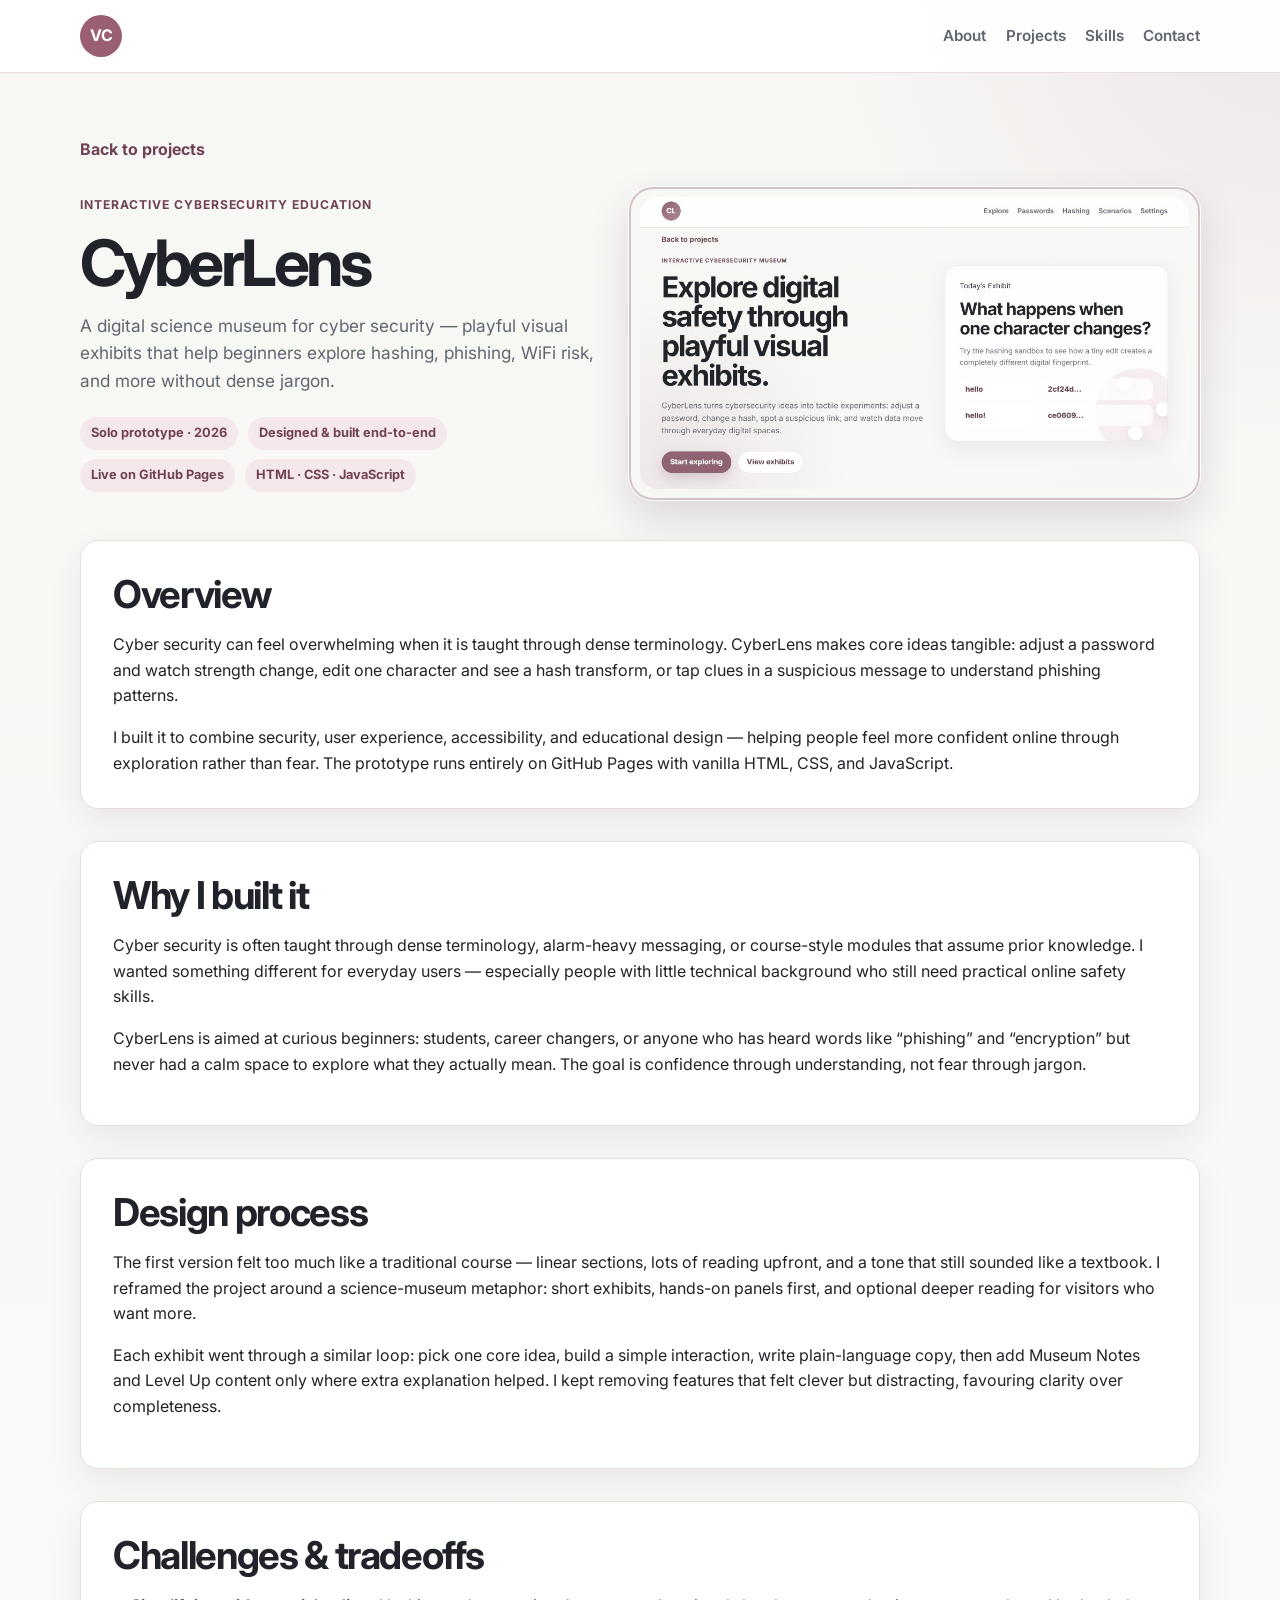
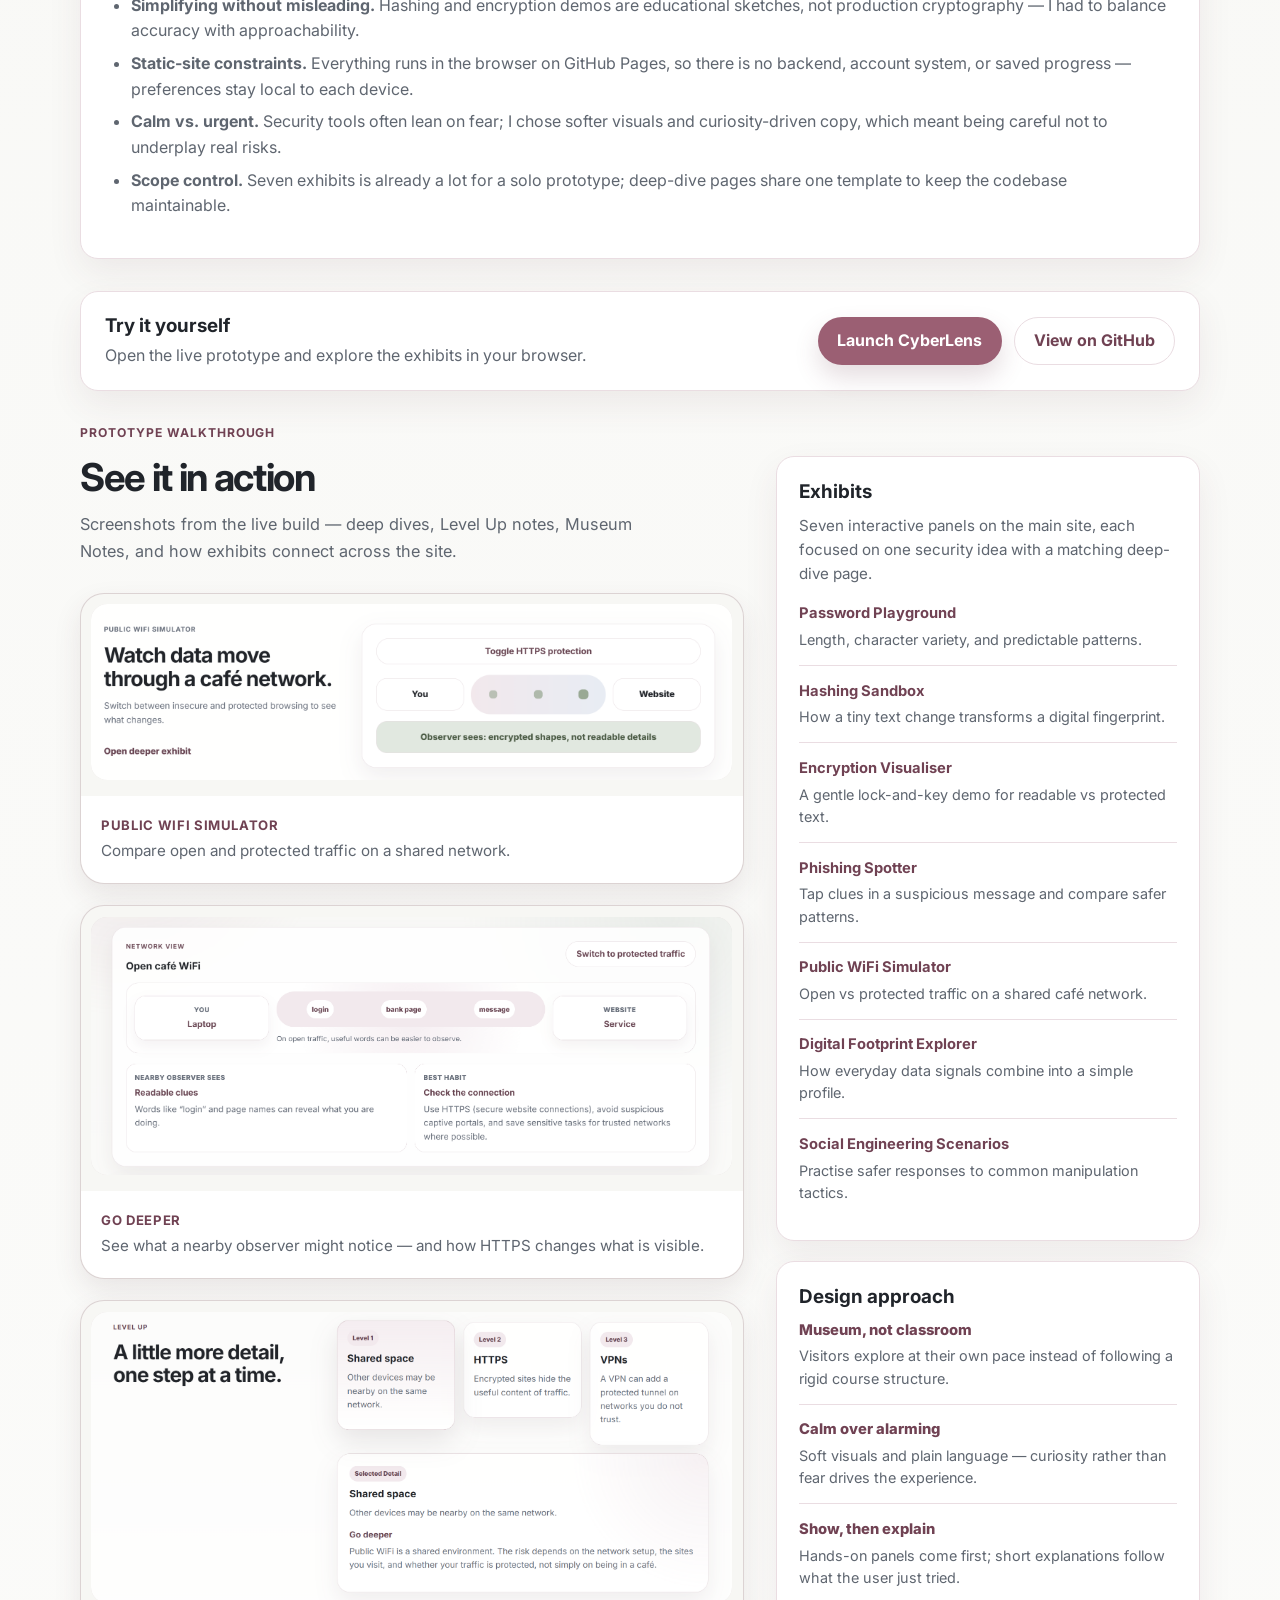
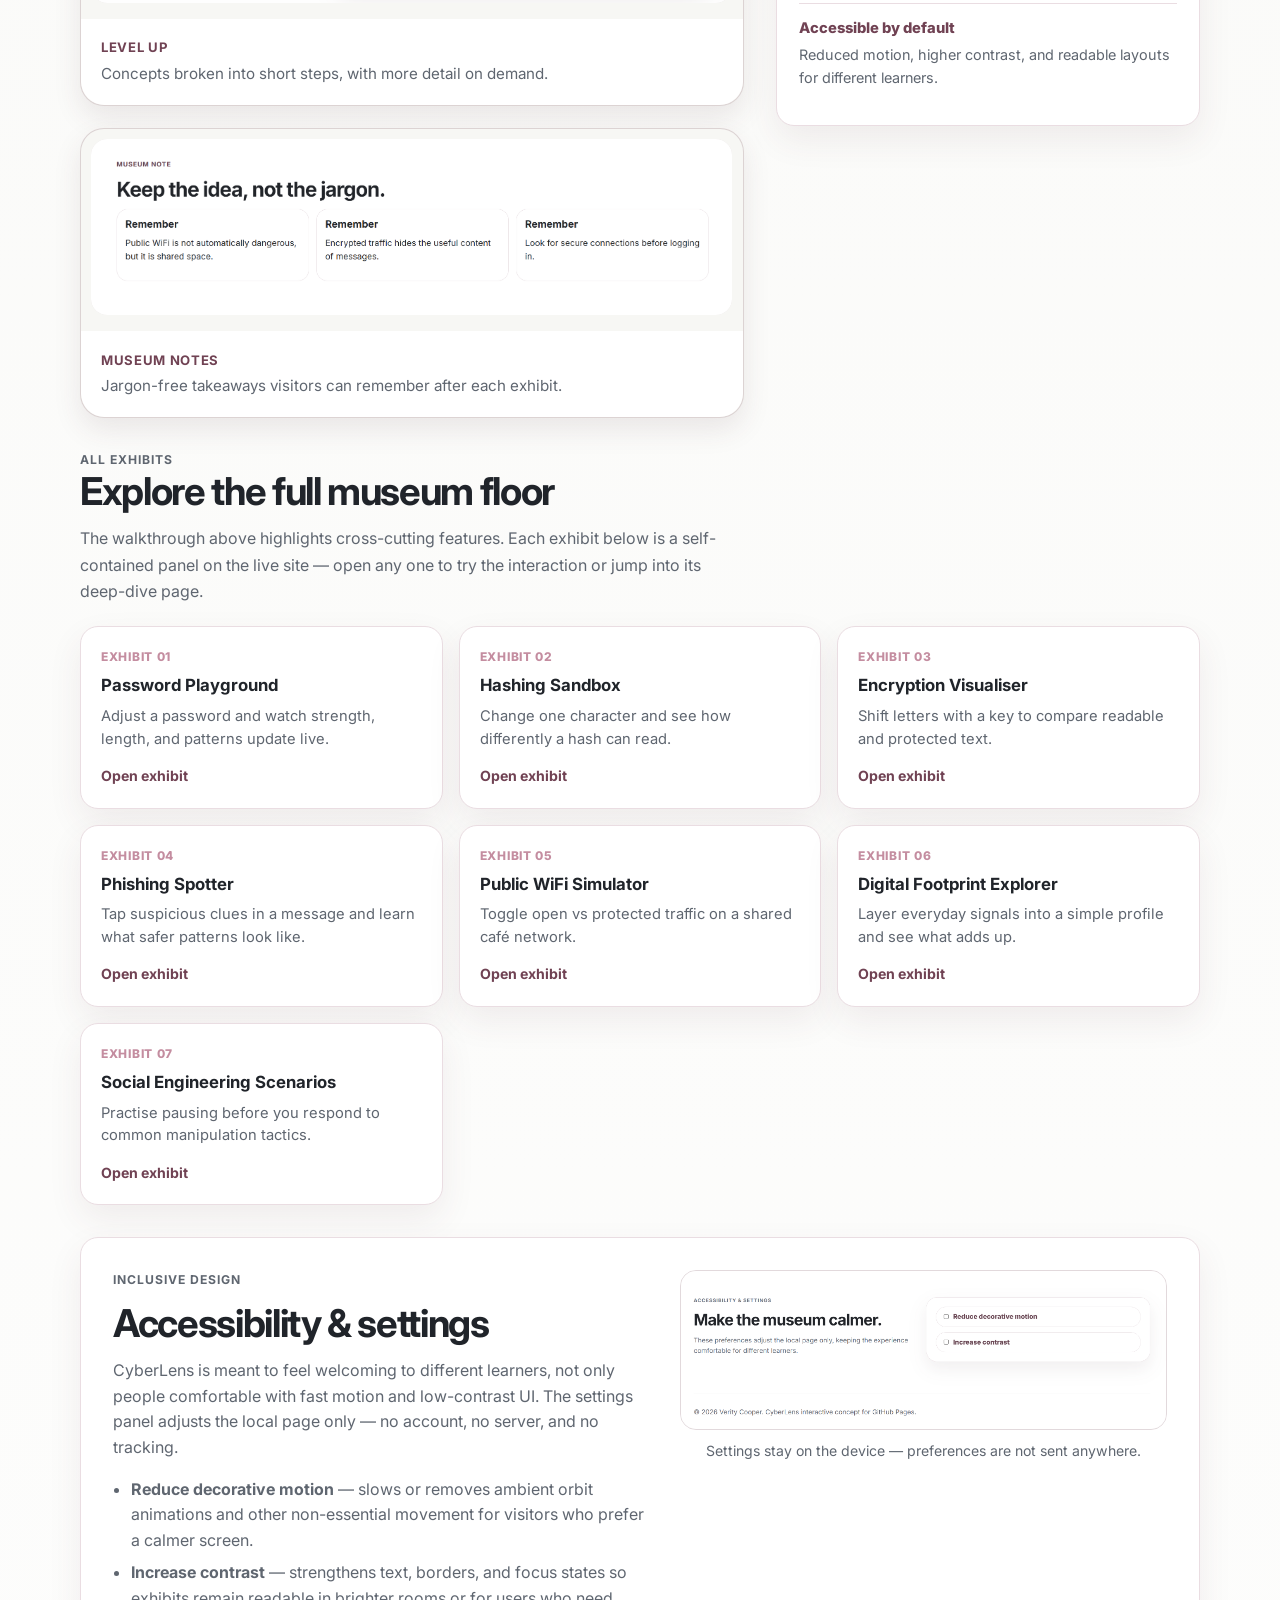
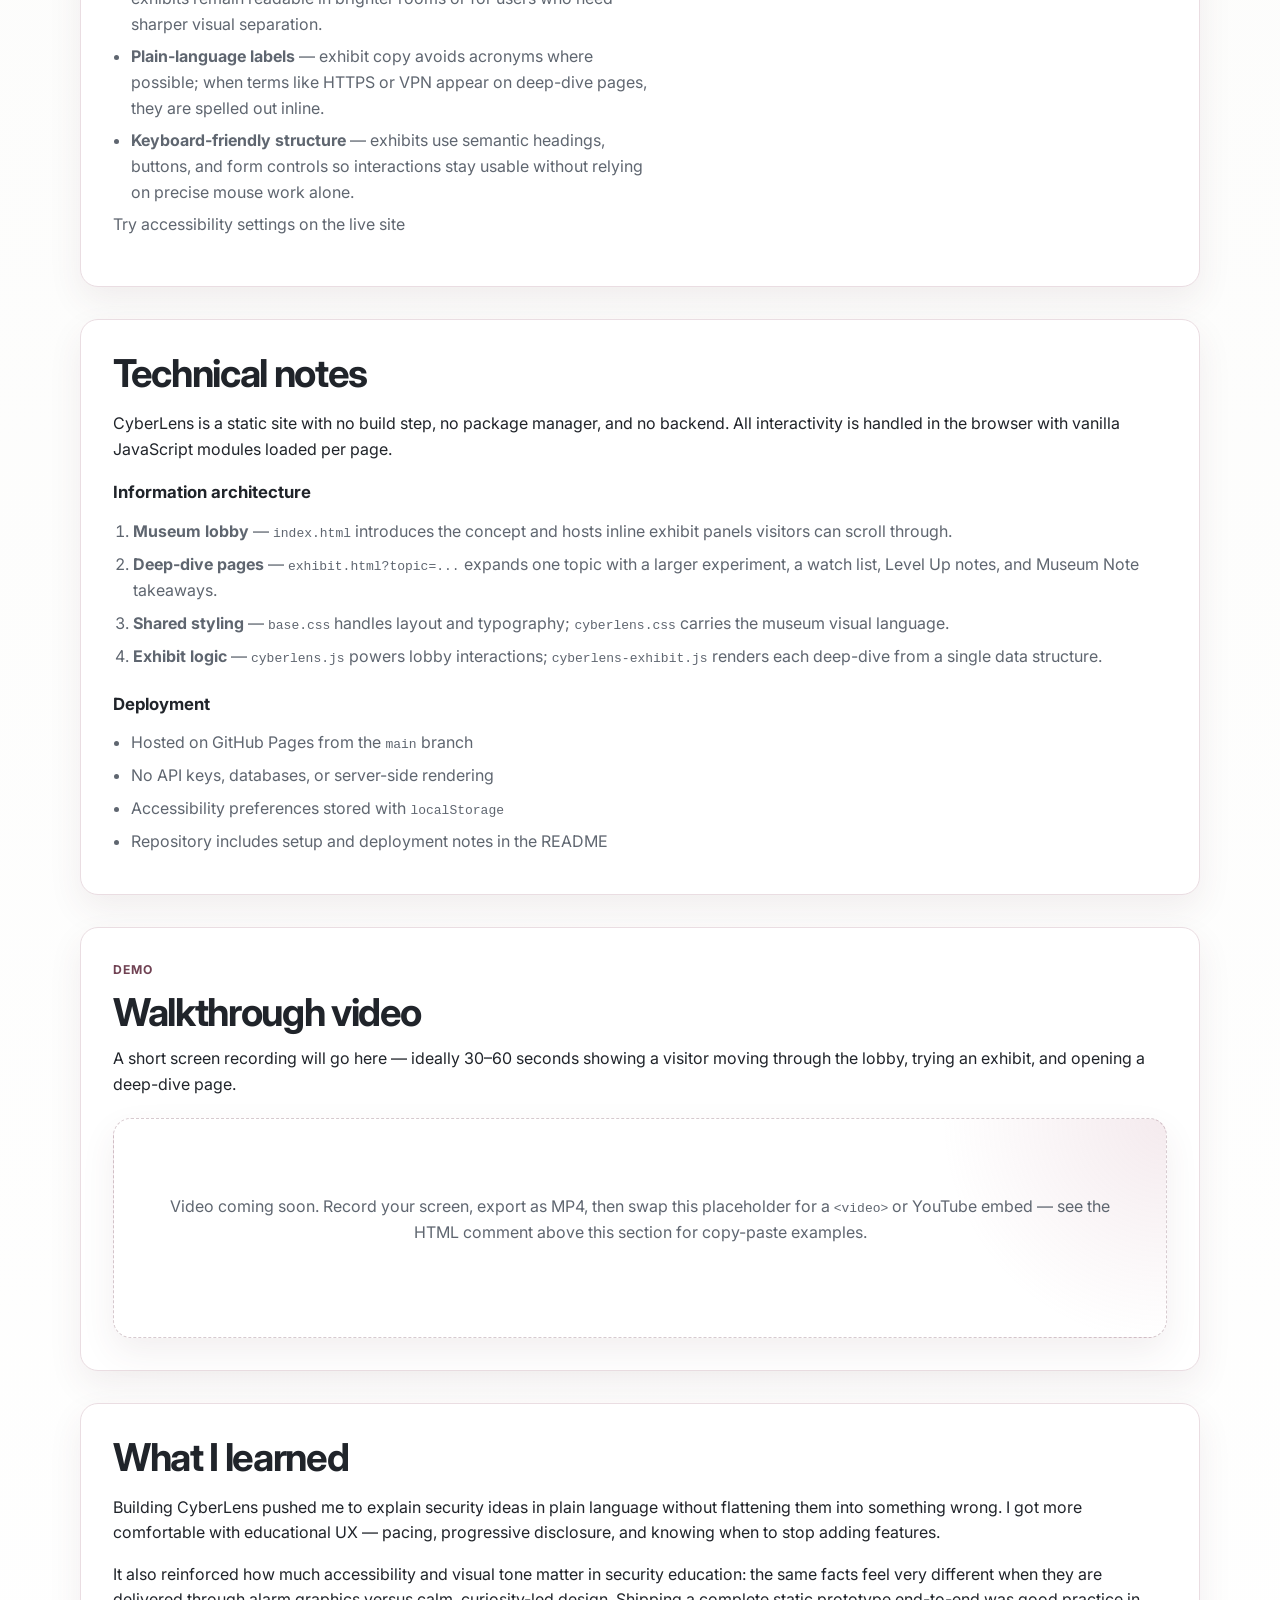
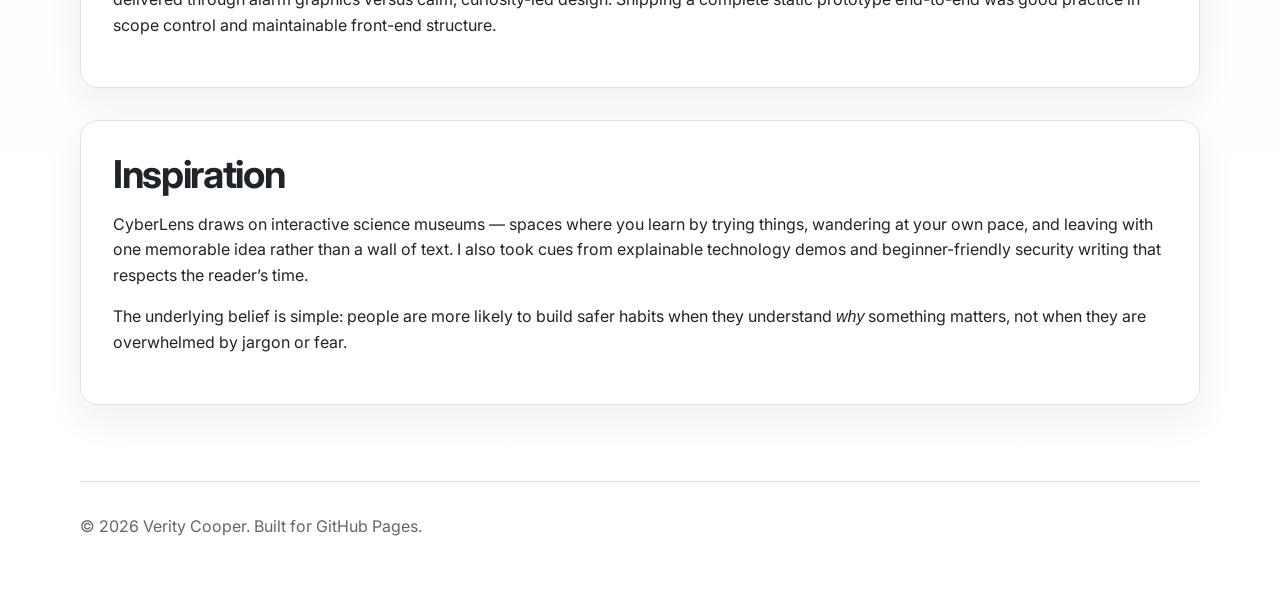
==== commit b8648981: "Expand CyberLens case study with gallery, process sections, and layout polish" ====
--- a/projects/cyberlens.html
+++ b/projects/cyberlens.html
@@ -42,9 +42,10 @@
               and more without dense jargon.
             </p>
             <div class="detail-meta" aria-label="Project summary">
-              <span>Live prototype</span>
-              <span>Accessible education</span>
-              <span>HTML · CSS · JS</span>
+              <span>Solo prototype · 2026</span>
+              <span>Designed &amp; built end-to-end</span>
+              <span>Live on GitHub Pages</span>
+              <span>HTML · CSS · JavaScript</span>
             </div>
           </div>
           <figure class="case-study-hero-shot">
@@ -57,33 +58,123 @@
       </section>
 
       <section class="section case-study-body">
-        <div class="case-study-main">
-          <article class="project-detail-card case-study-overview">
-            <h2>Overview</h2>
+        <article class="project-detail-card case-study-overview">
+          <h2>Overview</h2>
+          <p>
+            Cyber security can feel overwhelming when it is taught through dense
+            terminology. CyberLens makes core ideas tangible: adjust a password
+            and watch strength change, edit one character and see a hash
+            transform, or tap clues in a suspicious message to understand
+            phishing patterns.
+          </p>
+          <p>
+            I built it to combine security, user experience, accessibility, and
+            educational design — helping people feel more confident online
+            through exploration rather than fear. The prototype runs entirely
+            on GitHub Pages with vanilla HTML, CSS, and JavaScript.
+          </p>
+        </article>
+
+        <article class="project-detail-card">
+          <h2>Why I built it</h2>
+          <p>
+            Cyber security is often taught through dense terminology, alarm-heavy
+            messaging, or course-style modules that assume prior knowledge. I
+            wanted something different for everyday users — especially people
+            with little technical background who still need practical online
+            safety skills.
+          </p>
+          <p>
+            CyberLens is aimed at curious beginners: students, career changers,
+            or anyone who has heard words like “phishing” and “encryption” but
+            never had a calm space to explore what they actually mean. The goal
+            is confidence through understanding, not fear through jargon.
+          </p>
+        </article>
+
+        <article class="project-detail-card">
+          <h2>Design process</h2>
+          <p>
+            The first version felt too much like a traditional course — linear
+            sections, lots of reading upfront, and a tone that still sounded
+            like a textbook. I reframed the project around a science-museum
+            metaphor: short exhibits, hands-on panels first, and optional deeper
+            reading for visitors who want more.
+          </p>
+          <p>
+            Each exhibit went through a similar loop: pick one core idea, build
+            a simple interaction, write plain-language copy, then add Museum
+            Notes and Level Up content only where extra explanation helped. I
+            kept removing features that felt clever but distracting, favouring
+            clarity over completeness.
+          </p>
+        </article>
+
+        <article class="project-detail-card">
+          <h2>Challenges &amp; tradeoffs</h2>
+          <ul class="project-points">
+            <li>
+              <strong>Simplifying without misleading.</strong> Hashing and
+              encryption demos are educational sketches, not production
+              cryptography — I had to balance accuracy with approachability.
+            </li>
+            <li>
+              <strong>Static-site constraints.</strong> Everything runs in the
+              browser on GitHub Pages, so there is no backend, account system,
+              or saved progress — preferences stay local to each device.
+            </li>
+            <li>
+              <strong>Calm vs. urgent.</strong> Security tools often lean on
+              fear; I chose softer visuals and curiosity-driven copy, which
+              meant being careful not to underplay real risks.
+            </li>
+            <li>
+              <strong>Scope control.</strong> Seven exhibits is already a lot
+              for a solo prototype; deep-dive pages share one template to keep
+              the codebase maintainable.
+            </li>
+          </ul>
+        </article>
+
+        <div class="source-card case-study-actions">
+          <div class="case-study-actions-copy">
+            <h3>Try it yourself</h3>
             <p>
-              Cyber security can feel overwhelming when it is taught through dense
-              terminology. CyberLens makes core ideas tangible: adjust a password
-              and watch strength change, edit one character and see a hash
-              transform, or tap clues in a suspicious message to understand
-              phishing patterns.
+              Open the live prototype and explore the exhibits in your browser.
             </p>
-            <p>
-              I built it to combine security, user experience, accessibility, and
-              educational design — helping people feel more confident online
-              through exploration rather than fear. The prototype runs entirely
-              on GitHub Pages with vanilla HTML, CSS, and JavaScript.
-            </p>
-          </article>
-
-          <section class="showcase-section" aria-labelledby="showcase-heading">
-            <div class="showcase-heading">
-              <p class="eyebrow">Prototype walkthrough</p>
+          </div>
+          <div class="sidebar-actions">
+            <a
+              class="button primary"
+              href="https://veritycooper.github.io/cyberlens/"
+              target="_blank"
+              rel="noopener noreferrer"
+            >
+              Launch CyberLens
+            </a>
+            <a
+              class="button secondary"
+              href="https://github.com/veritycooper/cyberlens"
+              target="_blank"
+              rel="noopener noreferrer"
+            >
+              View on GitHub
+            </a>
+          </div>
+        </div>
+
+        <div class="case-study-walkthrough">
+          <p class="eyebrow showcase-eyebrow">Prototype walkthrough</p>
+
+          <div class="case-study-split">
+          <div class="case-study-showcase">
+            <header class="showcase-heading">
               <h2 id="showcase-heading">See it in action</h2>
               <p>
-                Screenshots from the live build — interactive exhibits, deeper
-                learning pages, and accessibility options.
+                Screenshots from the live build — deep dives, Level Up notes,
+                Museum Notes, and how exhibits connect across the site.
               </p>
-            </div>
+            </header>
 
             <div class="showcase-list">
               <figure class="showcase-item">
@@ -130,80 +221,395 @@
                   Jargon-free takeaways visitors can remember after each exhibit.
                 </figcaption>
               </figure>
-
-              <figure class="showcase-item">
-                <img
-                  src="../images/cyberlens/accessibility-settings.png"
-                  alt="Accessibility and settings panel with reduced motion and contrast options"
-                />
-                <figcaption>
-                  <strong>Accessibility</strong>
-                  Reduced motion and higher contrast for a calmer experience.
-                </figcaption>
-              </figure>
-            </div>
-          </section>
-
-          <article class="project-detail-card case-study-notes">
-            <h2>Technical notes</h2>
-            <ul class="project-points">
-              <li>Client-side interactivity — no build step or backend</li>
-              <li>Main lobby and inline exhibits on <code>index.html</code></li>
-              <li>Deeper dives via <code>exhibit.html?topic=...</code></li>
-              <li>Source and deployment docs in the dedicated repository</li>
-            </ul>
-          </article>
-        </div>
-
-        <aside class="case-study-sidebar">
-          <div class="source-card source-card-cta">
-            <h3>Try it yourself</h3>
-            <p>
-              Open the live prototype and explore the exhibits in your browser.
-            </p>
-            <div class="sidebar-actions">
-              <a
-                class="button primary"
-                href="https://veritycooper.github.io/cyberlens/"
-                target="_blank"
-                rel="noopener noreferrer"
-              >
-                Launch CyberLens
-              </a>
-              <a
-                class="button secondary"
-                href="https://github.com/veritycooper/cyberlens"
-                target="_blank"
-                rel="noopener noreferrer"
-              >
-                View on GitHub
-              </a>
             </div>
           </div>
 
-          <div class="source-card">
-            <h3>Exhibits</h3>
-            <ul class="project-points sidebar-points">
-              <li>Password Playground</li>
-              <li>Hashing Sandbox</li>
-              <li>Encryption Visualiser</li>
-              <li>Phishing Spotter</li>
-              <li>Public WiFi Simulator</li>
-              <li>Digital Footprint Explorer</li>
-              <li>Social Engineering Scenarios</li>
-            </ul>
+          <aside class="case-study-context" aria-labelledby="showcase-heading">
+            <div class="source-card context-card">
+              <h3>Exhibits</h3>
+              <p class="context-intro">
+                Seven interactive panels on the main site, each focused on one
+                security idea with a matching deep-dive page.
+              </p>
+              <dl class="context-detail-list">
+                <div>
+                  <dt>
+                    <a
+                      href="https://veritycooper.github.io/cyberlens/exhibit.html?topic=passwords"
+                      target="_blank"
+                      rel="noopener noreferrer"
+                      >Password Playground</a
+                    >
+                  </dt>
+                  <dd>Length, character variety, and predictable patterns.</dd>
+                </div>
+                <div>
+                  <dt>
+                    <a
+                      href="https://veritycooper.github.io/cyberlens/exhibit.html?topic=hashing"
+                      target="_blank"
+                      rel="noopener noreferrer"
+                      >Hashing Sandbox</a
+                    >
+                  </dt>
+                  <dd>How a tiny text change transforms a digital fingerprint.</dd>
+                </div>
+                <div>
+                  <dt>
+                    <a
+                      href="https://veritycooper.github.io/cyberlens/exhibit.html?topic=encryption"
+                      target="_blank"
+                      rel="noopener noreferrer"
+                      >Encryption Visualiser</a
+                    >
+                  </dt>
+                  <dd>A gentle lock-and-key demo for readable vs protected text.</dd>
+                </div>
+                <div>
+                  <dt>
+                    <a
+                      href="https://veritycooper.github.io/cyberlens/exhibit.html?topic=phishing"
+                      target="_blank"
+                      rel="noopener noreferrer"
+                      >Phishing Spotter</a
+                    >
+                  </dt>
+                  <dd>Tap clues in a suspicious message and compare safer patterns.</dd>
+                </div>
+                <div>
+                  <dt>
+                    <a
+                      href="https://veritycooper.github.io/cyberlens/exhibit.html?topic=wifi"
+                      target="_blank"
+                      rel="noopener noreferrer"
+                      >Public WiFi Simulator</a
+                    >
+                  </dt>
+                  <dd>Open vs protected traffic on a shared café network.</dd>
+                </div>
+                <div>
+                  <dt>
+                    <a
+                      href="https://veritycooper.github.io/cyberlens/exhibit.html?topic=footprint"
+                      target="_blank"
+                      rel="noopener noreferrer"
+                      >Digital Footprint Explorer</a
+                    >
+                  </dt>
+                  <dd>How everyday data signals combine into a simple profile.</dd>
+                </div>
+                <div>
+                  <dt>
+                    <a
+                      href="https://veritycooper.github.io/cyberlens/exhibit.html?topic=scenarios"
+                      target="_blank"
+                      rel="noopener noreferrer"
+                      >Social Engineering Scenarios</a
+                    >
+                  </dt>
+                  <dd>Practise safer responses to common manipulation tactics.</dd>
+                </div>
+              </dl>
+            </div>
+
+            <div class="source-card context-card">
+              <h3>Design approach</h3>
+              <dl class="context-detail-list">
+                <div>
+                  <dt>Museum, not classroom</dt>
+                  <dd>
+                    Visitors explore at their own pace instead of following a
+                    rigid course structure.
+                  </dd>
+                </div>
+                <div>
+                  <dt>Calm over alarming</dt>
+                  <dd>
+                    Soft visuals and plain language — curiosity rather than fear
+                    drives the experience.
+                  </dd>
+                </div>
+                <div>
+                  <dt>Show, then explain</dt>
+                  <dd>
+                    Hands-on panels come first; short explanations follow what
+                    the user just tried.
+                  </dd>
+                </div>
+                <div>
+                  <dt>Accessible by default</dt>
+                  <dd>
+                    Reduced motion, higher contrast, and readable layouts for
+                    different learners.
+                  </dd>
+                </div>
+              </dl>
+            </div>
+          </aside>
+        </div>
+        </div>
+
+        <section class="case-study-gallery" aria-labelledby="gallery-heading">
+          <header class="case-study-section-heading">
+            <p class="eyebrow">All exhibits</p>
+            <h2 id="gallery-heading">Explore the full museum floor</h2>
+            <p>
+              The walkthrough above highlights cross-cutting features. Each
+              exhibit below is a self-contained panel on the live site — open
+              any one to try the interaction or jump into its deep-dive page.
+            </p>
+          </header>
+
+          <div class="exhibit-gallery">
+            <a
+              class="exhibit-gallery-card"
+              href="https://veritycooper.github.io/cyberlens/#passwords"
+              target="_blank"
+              rel="noopener noreferrer"
+            >
+              <span class="exhibit-gallery-label">Exhibit 01</span>
+              <h3>Password Playground</h3>
+              <p>Adjust a password and watch strength, length, and patterns update live.</p>
+              <span class="exhibit-gallery-link">Open exhibit</span>
+            </a>
+
+            <a
+              class="exhibit-gallery-card"
+              href="https://veritycooper.github.io/cyberlens/#hashing"
+              target="_blank"
+              rel="noopener noreferrer"
+            >
+              <span class="exhibit-gallery-label">Exhibit 02</span>
+              <h3>Hashing Sandbox</h3>
+              <p>Change one character and see how differently a hash can read.</p>
+              <span class="exhibit-gallery-link">Open exhibit</span>
+            </a>
+
+            <a
+              class="exhibit-gallery-card"
+              href="https://veritycooper.github.io/cyberlens/#encryption"
+              target="_blank"
+              rel="noopener noreferrer"
+            >
+              <span class="exhibit-gallery-label">Exhibit 03</span>
+              <h3>Encryption Visualiser</h3>
+              <p>Shift letters with a key to compare readable and protected text.</p>
+              <span class="exhibit-gallery-link">Open exhibit</span>
+            </a>
+
+            <a
+              class="exhibit-gallery-card"
+              href="https://veritycooper.github.io/cyberlens/#phishing"
+              target="_blank"
+              rel="noopener noreferrer"
+            >
+              <span class="exhibit-gallery-label">Exhibit 04</span>
+              <h3>Phishing Spotter</h3>
+              <p>Tap suspicious clues in a message and learn what safer patterns look like.</p>
+              <span class="exhibit-gallery-link">Open exhibit</span>
+            </a>
+
+            <a
+              class="exhibit-gallery-card"
+              href="https://veritycooper.github.io/cyberlens/#wifi"
+              target="_blank"
+              rel="noopener noreferrer"
+            >
+              <span class="exhibit-gallery-label">Exhibit 05</span>
+              <h3>Public WiFi Simulator</h3>
+              <p>Toggle open vs protected traffic on a shared café network.</p>
+              <span class="exhibit-gallery-link">Open exhibit</span>
+            </a>
+
+            <a
+              class="exhibit-gallery-card"
+              href="https://veritycooper.github.io/cyberlens/#footprint"
+              target="_blank"
+              rel="noopener noreferrer"
+            >
+              <span class="exhibit-gallery-label">Exhibit 06</span>
+              <h3>Digital Footprint Explorer</h3>
+              <p>Layer everyday signals into a simple profile and see what adds up.</p>
+              <span class="exhibit-gallery-link">Open exhibit</span>
+            </a>
+
+            <a
+              class="exhibit-gallery-card"
+              href="https://veritycooper.github.io/cyberlens/#scenarios"
+              target="_blank"
+              rel="noopener noreferrer"
+            >
+              <span class="exhibit-gallery-label">Exhibit 07</span>
+              <h3>Social Engineering Scenarios</h3>
+              <p>Practise pausing before you respond to common manipulation tactics.</p>
+              <span class="exhibit-gallery-link">Open exhibit</span>
+            </a>
           </div>
-
-          <div class="source-card">
-            <h3>Design approach</h3>
-            <ul class="project-points sidebar-points">
-              <li>Science-museum inspired, curiosity-driven</li>
-              <li>Calm visuals over alarm-heavy styling</li>
-              <li>Short explanations with hands-on panels</li>
-              <li>Beginner-friendly language throughout</li>
-            </ul>
+        </section>
+
+        <article class="project-detail-card case-study-accessibility">
+          <div class="case-study-split-card">
+            <div class="case-study-split-copy">
+              <p class="eyebrow">Inclusive design</p>
+              <h2>Accessibility &amp; settings</h2>
+              <p>
+                CyberLens is meant to feel welcoming to different learners, not
+                only people comfortable with fast motion and low-contrast UI. The
+                settings panel adjusts the local page only — no account, no
+                server, and no tracking.
+              </p>
+              <ul class="project-points">
+                <li>
+                  <strong>Reduce decorative motion</strong> — slows or removes
+                  ambient orbit animations and other non-essential movement for
+                  visitors who prefer a calmer screen.
+                </li>
+                <li>
+                  <strong>Increase contrast</strong> — strengthens text, borders,
+                  and focus states so exhibits remain readable in brighter rooms
+                  or for users who need sharper visual separation.
+                </li>
+                <li>
+                  <strong>Plain-language labels</strong> — exhibit copy avoids
+                  acronyms where possible; when terms like HTTPS or VPN appear on
+                  deep-dive pages, they are spelled out inline.
+                </li>
+                <li>
+                  <strong>Keyboard-friendly structure</strong> — exhibits use
+                  semantic headings, buttons, and form controls so interactions
+                  stay usable without relying on precise mouse work alone.
+                </li>
+              </ul>
+              <p>
+                <a
+                  href="https://veritycooper.github.io/cyberlens/#settings"
+                  target="_blank"
+                  rel="noopener noreferrer"
+                  >Try accessibility settings on the live site</a
+                >
+              </p>
+            </div>
+
+            <figure class="case-study-inline-shot">
+              <img
+                src="../images/cyberlens/accessibility-settings.png"
+                alt="CyberLens accessibility settings with reduce motion and increase contrast toggles"
+              />
+              <figcaption>Settings stay on the device — preferences are not sent anywhere.</figcaption>
+            </figure>
           </div>
-        </aside>
+        </article>
+
+        <article class="project-detail-card case-study-notes">
+          <h2>Technical notes</h2>
+          <p>
+            CyberLens is a static site with no build step, no package manager,
+            and no backend. All interactivity is handled in the browser with
+            vanilla JavaScript modules loaded per page.
+          </p>
+
+          <h3>Information architecture</h3>
+          <ol class="project-points case-study-flow">
+            <li>
+              <strong>Museum lobby</strong> — <code>index.html</code> introduces
+              the concept and hosts inline exhibit panels visitors can scroll
+              through.
+            </li>
+            <li>
+              <strong>Deep-dive pages</strong> — <code>exhibit.html?topic=...</code>
+              expands one topic with a larger experiment, a watch list, Level Up
+              notes, and Museum Note takeaways.
+            </li>
+            <li>
+              <strong>Shared styling</strong> — <code>base.css</code> handles
+              layout and typography; <code>cyberlens.css</code> carries the
+              museum visual language.
+            </li>
+            <li>
+              <strong>Exhibit logic</strong> — <code>cyberlens.js</code> powers
+              lobby interactions; <code>cyberlens-exhibit.js</code> renders each
+              deep-dive from a single data structure.
+            </li>
+          </ol>
+
+          <h3>Deployment</h3>
+          <ul class="project-points">
+            <li>Hosted on GitHub Pages from the <code>main</code> branch</li>
+            <li>No API keys, databases, or server-side rendering</li>
+            <li>Accessibility preferences stored with <code>localStorage</code></li>
+            <li>Repository includes setup and deployment notes in the README</li>
+          </ul>
+        </article>
+
+        <!--
+          Walkthrough video — when your recording is ready, replace the
+          placeholder below with one of these options:
+
+          Option A — self-hosted MP4 (save to videos/cyberlens-walkthrough.mp4):
+          <video class="case-study-video-player" controls playsinline poster="../images/cyberlens/hero.png">
+            <source src="../videos/cyberlens-walkthrough.mp4" type="video/mp4" />
+            Your browser does not support embedded video.
+          </video>
+
+          Option B — YouTube embed:
+          <iframe
+            class="case-study-video-embed"
+            src="https://www.youtube.com/embed/YOUR_VIDEO_ID"
+            title="CyberLens walkthrough"
+            allow="accelerometer; autoplay; clipboard-write; encrypted-media; gyroscope; picture-in-picture"
+            allowfullscreen
+            loading="lazy"
+          ></iframe>
+        -->
+        <article class="project-detail-card case-study-video">
+          <p class="eyebrow">Demo</p>
+          <h2>Walkthrough video</h2>
+          <p>
+            A short screen recording will go here — ideally 30–60 seconds showing
+            a visitor moving through the lobby, trying an exhibit, and opening a
+            deep-dive page.
+          </p>
+          <div class="case-study-video-frame media-placeholder">
+            <p>
+              Video coming soon. Record your screen, export as MP4, then swap this
+              placeholder for a <code>&lt;video&gt;</code> or YouTube embed — see
+              the HTML comment above this section for copy-paste examples.
+            </p>
+          </div>
+        </article>
+
+        <article class="project-detail-card">
+          <h2>What I learned</h2>
+          <p>
+            Building CyberLens pushed me to explain security ideas in plain
+            language without flattening them into something wrong. I got more
+            comfortable with educational UX — pacing, progressive disclosure, and
+            knowing when to stop adding features.
+          </p>
+          <p>
+            It also reinforced how much accessibility and visual tone matter in
+            security education: the same facts feel very different when they are
+            delivered through alarm graphics versus calm, curiosity-led design.
+            Shipping a complete static prototype end-to-end was good practice in
+            scope control and maintainable front-end structure.
+          </p>
+        </article>
+
+        <article class="project-detail-card">
+          <h2>Inspiration</h2>
+          <p>
+            CyberLens draws on interactive science museums — spaces where you
+            learn by trying things, wandering at your own pace, and leaving with
+            one memorable idea rather than a wall of text. I also took cues from
+            explainable technology demos and beginner-friendly security writing
+            that respects the reader’s time.
+          </p>
+          <p>
+            The underlying belief is simple: people are more likely to build safer
+            habits when they understand <em>why</em> something matters, not when
+            they are overwhelmed by jargon or fear.
+          </p>
+        </article>
       </section>
     </main>
 
--- a/styles.css
+++ b/styles.css
@@ -445,67 +445,140 @@
 
 .cyberlens-case-study .case-study-hero-shot {
   margin: 0;
+  padding: 0.55rem;
+  border: 2px solid rgba(112, 66, 83, 0.28);
+  border-radius: 24px;
+  background: var(--bg);
+  box-shadow:
+    0 0 0 1px rgba(255, 255, 255, 0.95),
+    0 18px 40px rgba(83, 52, 63, 0.16);
 }
 
 .cyberlens-case-study .case-study-hero-shot img {
   display: block;
   width: 100%;
-  border: 1px solid var(--line);
-  border-radius: 22px;
-  box-shadow: 0 22px 50px rgba(83, 52, 63, 0.14);
+  border: 0;
+  border-radius: 18px;
 }
 
 .cyberlens-case-study .case-study-body {
   display: grid;
-  grid-template-columns: minmax(0, 1.28fr) minmax(260px, 0.72fr);
-  gap: 1.5rem;
-  align-items: start;
+  gap: 2rem;
   padding-top: 0;
-}
-
-.cyberlens-case-study .case-study-sidebar {
-  display: grid;
-  gap: 1rem;
-  position: sticky;
-  top: 5.5rem;
-}
-
-.cyberlens-case-study .sidebar-actions {
-  display: grid;
-  gap: 0.75rem;
-  margin-top: 1rem;
-}
-
-.cyberlens-case-study .sidebar-actions .button {
-  width: 100%;
-}
-
-.cyberlens-case-study .sidebar-points {
-  margin-bottom: 0;
-}
-
-.cyberlens-case-study .case-study-main {
-  display: grid;
-  gap: 1.5rem;
-  min-width: 0;
 }
 
 .cyberlens-case-study .case-study-overview p:last-child {
   margin-bottom: 0;
 }
 
-.cyberlens-case-study .showcase-section {
+.cyberlens-case-study .case-study-actions {
+  display: flex;
+  align-items: center;
+  justify-content: space-between;
+  gap: 1.5rem;
+  padding: 1.35rem 1.5rem;
+}
+
+.cyberlens-case-study .case-study-actions h3 {
+  margin-bottom: 0.35rem;
+}
+
+.cyberlens-case-study .case-study-actions p {
+  margin: 0;
+  color: var(--muted);
+}
+
+.cyberlens-case-study .case-study-actions .sidebar-actions {
+  display: flex;
+  flex-wrap: wrap;
+  gap: 0.75rem;
+  margin-top: 0;
+  flex: 0 0 auto;
+}
+
+.cyberlens-case-study .case-study-walkthrough {
+  display: grid;
+  gap: 0.85rem;
+}
+
+.cyberlens-case-study .showcase-eyebrow {
+  margin-bottom: 0;
+}
+
+.cyberlens-case-study .case-study-split {
+  display: grid;
+  grid-template-columns: minmax(0, 1.22fr) minmax(280px, 0.78fr);
+  gap: 2rem;
+  align-items: start;
+}
+
+.cyberlens-case-study .case-study-showcase {
+  display: grid;
+  gap: 1.75rem;
+  min-width: 0;
+}
+
+.cyberlens-case-study .case-study-context {
   display: grid;
   gap: 1.25rem;
-}
-
-.cyberlens-case-study .showcase-heading {
-  max-width: 38rem;
+  align-self: start;
+}
+
+.cyberlens-case-study .showcase-heading h2 {
+  margin-bottom: 0.75rem;
 }
 
 .cyberlens-case-study .showcase-heading p {
   margin-bottom: 0;
-  color: var(--muted);
+  max-width: 36rem;
+  color: var(--muted);
+  font-size: 1.02rem;
+  line-height: 1.65;
+}
+
+.cyberlens-case-study .context-card h3 {
+  margin-bottom: 0.65rem;
+}
+
+.cyberlens-case-study .context-intro {
+  margin: 0 0 1rem;
+  color: var(--muted);
+  font-size: 0.95rem;
+  line-height: 1.6;
+}
+
+.cyberlens-case-study .context-detail-list {
+  display: grid;
+  gap: 0;
+  margin: 0;
+}
+
+.cyberlens-case-study .context-detail-list div {
+  padding: 0.85rem 0;
+  border-top: 1px solid var(--line);
+}
+
+.cyberlens-case-study .context-detail-list div:first-child {
+  padding-top: 0;
+  border-top: 0;
+}
+
+.cyberlens-case-study .context-detail-list dt {
+  margin-bottom: 0.2rem;
+  color: var(--accent-strong);
+  font-size: 0.92rem;
+  font-weight: 800;
+}
+
+.cyberlens-case-study .context-detail-list dd {
+  margin: 0;
+  color: var(--muted);
+  font-size: 0.9rem;
+  line-height: 1.55;
+}
+
+.cyberlens-case-study .case-study-notes .project-points {
+  margin-bottom: 0;
 }
 
 .cyberlens-case-study .showcase-list {
@@ -516,23 +589,30 @@
 .cyberlens-case-study .showcase-item {
   margin: 0;
   overflow: hidden;
-  border: 1px solid var(--line);
-  border-radius: 20px;
-  background: var(--card);
-  box-shadow: var(--shadow);
+  border: 1px solid rgba(112, 66, 83, 0.2);
+  border-radius: 24px;
+  background: var(--bg);
+  box-shadow: 0 12px 28px rgba(83, 52, 63, 0.1);
 }
 
 .cyberlens-case-study .showcase-item img {
   display: block;
-  width: 100%;
-  border-bottom: 1px solid var(--line);
+  width: calc(100% - 1.3rem);
+  margin: 0.65rem 0.65rem 1rem;
+  border: 0;
+  border-radius: 16px;
+  box-shadow: inset 0 0 0 1px rgba(112, 66, 83, 0.12);
+  box-sizing: border-box;
 }
 
 .cyberlens-case-study .showcase-item figcaption {
-  padding: 1rem 1.25rem 1.2rem;
+  padding: 1.15rem 1.25rem 1.25rem;
   color: var(--muted);
   font-size: 0.95rem;
   line-height: 1.55;
+  background: var(--card);
+  border-top: 0;
+  border-radius: 0 0 24px 24px;
 }
 
 .cyberlens-case-study .showcase-item figcaption strong {
@@ -544,8 +624,170 @@
   text-transform: uppercase;
 }
 
-.cyberlens-case-study .case-study-notes .project-points {
+.cyberlens-case-study .context-detail-list dt a {
+  color: var(--accent-strong);
+  text-decoration: none;
+}
+
+.cyberlens-case-study .context-detail-list dt a:hover {
+  color: var(--accent);
+  text-decoration: underline;
+}
+
+.cyberlens-case-study .case-study-section-heading {
+  max-width: 40rem;
+}
+
+.cyberlens-case-study .case-study-section-heading h2 {
+  margin-bottom: 0.75rem;
+}
+
+.cyberlens-case-study .case-study-section-heading p {
   margin-bottom: 0;
+  color: var(--muted);
+  line-height: 1.65;
+}
+
+.cyberlens-case-study .case-study-gallery {
+  display: grid;
+  gap: 1.35rem;
+}
+
+.cyberlens-case-study .exhibit-gallery {
+  display: grid;
+  grid-template-columns: repeat(3, minmax(0, 1fr));
+  gap: 1rem;
+}
+
+.cyberlens-case-study .exhibit-gallery-card {
+  display: grid;
+  gap: 0.55rem;
+  padding: 1.25rem;
+  border: 1px solid var(--line);
+  border-radius: 18px;
+  background: var(--card);
+  box-shadow: var(--shadow);
+  color: inherit;
+  transition: transform 0.18s ease, border-color 0.18s ease, box-shadow 0.18s ease;
+}
+
+.cyberlens-case-study .exhibit-gallery-card:hover {
+  transform: translateY(-2px);
+  border-color: rgba(112, 66, 83, 0.28);
+  box-shadow: 0 16px 32px rgba(83, 52, 63, 0.12);
+}
+
+.cyberlens-case-study .exhibit-gallery-label {
+  color: var(--accent-muted);
+  font-size: 0.75rem;
+  font-weight: 800;
+  letter-spacing: 0.06em;
+  text-transform: uppercase;
+}
+
+.cyberlens-case-study .exhibit-gallery-card h3 {
+  margin: 0;
+  font-size: 1.05rem;
+}
+
+.cyberlens-case-study .exhibit-gallery-card p {
+  margin: 0;
+  color: var(--muted);
+  font-size: 0.92rem;
+  line-height: 1.55;
+}
+
+.cyberlens-case-study .exhibit-gallery-link {
+  margin-top: 0.35rem;
+  color: var(--accent-strong);
+  font-size: 0.88rem;
+  font-weight: 700;
+}
+
+.cyberlens-case-study .case-study-split-card {
+  display: grid;
+  grid-template-columns: minmax(0, 1.05fr) minmax(260px, 0.95fr);
+  gap: 1.75rem;
+  align-items: start;
+}
+
+.cyberlens-case-study .case-study-split-copy .eyebrow {
+  margin-bottom: 0.75rem;
+}
+
+.cyberlens-case-study .case-study-split-copy h2 {
+  margin-bottom: 0.85rem;
+}
+
+.cyberlens-case-study .case-study-split-copy > p {
+  color: var(--muted);
+}
+
+.cyberlens-case-study .case-study-inline-shot {
+  margin: 0;
+}
+
+.cyberlens-case-study .case-study-inline-shot img {
+  display: block;
+  width: 100%;
+  border: 1px solid rgba(112, 66, 83, 0.2);
+  border-radius: 16px;
+  box-shadow: inset 0 0 0 1px rgba(112, 66, 83, 0.1);
+}
+
+.cyberlens-case-study .case-study-inline-shot figcaption {
+  margin-top: 0.65rem;
+  color: var(--muted);
+  font-size: 0.88rem;
+  text-align: center;
+}
+
+.cyberlens-case-study .case-study-notes h3 {
+  margin: 1.5rem 0 0.75rem;
+  font-size: 1.05rem;
+}
+
+.cyberlens-case-study .case-study-notes h3:first-of-type {
+  margin-top: 1.25rem;
+}
+
+.cyberlens-case-study .case-study-flow {
+  list-style: decimal;
+  padding-left: 1.25rem;
+}
+
+.cyberlens-case-study .case-study-video .eyebrow {
+  margin-bottom: 0.75rem;
+}
+
+.cyberlens-case-study .case-study-video h2 {
+  margin-bottom: 0.75rem;
+}
+
+.cyberlens-case-study .case-study-video-frame {
+  margin-top: 1.25rem;
+  min-height: 220px;
+  border-radius: 18px;
+  border: 1px dashed rgba(112, 66, 83, 0.28);
+}
+
+.cyberlens-case-study .case-study-video-player,
+.cyberlens-case-study .case-study-video-embed {
+  display: block;
+  width: 100%;
+  margin-top: 1.25rem;
+  border: 0;
+  border-radius: 18px;
+  box-shadow: var(--shadow);
+}
+
+.cyberlens-case-study .case-study-video-player {
+  background: #000;
+}
+
+.cyberlens-case-study .case-study-video-embed {
+  aspect-ratio: 16 / 9;
+  min-height: 280px;
 }
 
 .source-card {
@@ -618,13 +860,19 @@
   }
 
   .cyberlens-case-study .case-study-hero-grid,
-  .cyberlens-case-study .case-study-body {
+  .cyberlens-case-study .case-study-split,
+  .cyberlens-case-study .case-study-split-card,
+  .cyberlens-case-study .exhibit-gallery {
     grid-template-columns: 1fr;
   }
 
-  .cyberlens-case-study .case-study-sidebar {
-    position: static;
-    order: -1;
+  .cyberlens-case-study .case-study-actions {
+    flex-direction: column;
+    align-items: flex-start;
+  }
+
+  .cyberlens-case-study .case-study-actions .sidebar-actions {
+    width: 100%;
   }
 
   .media-gallery {
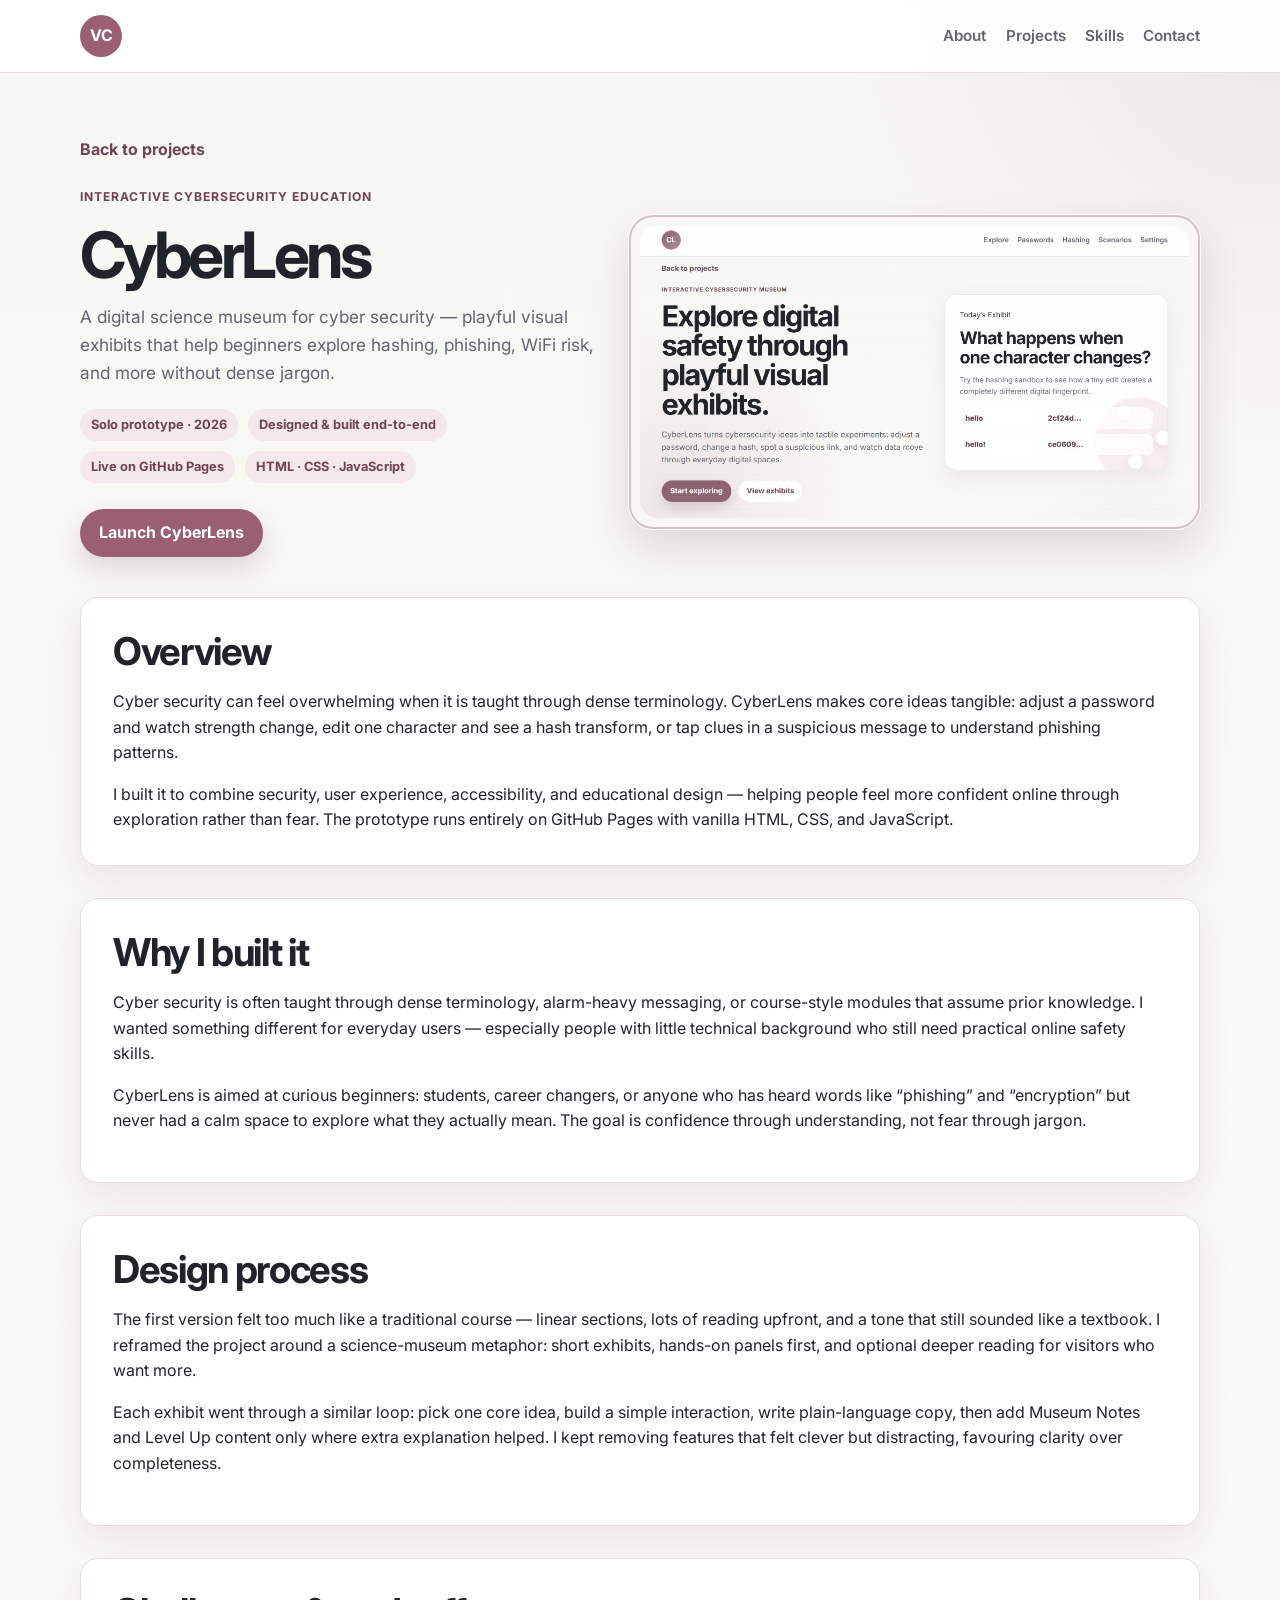
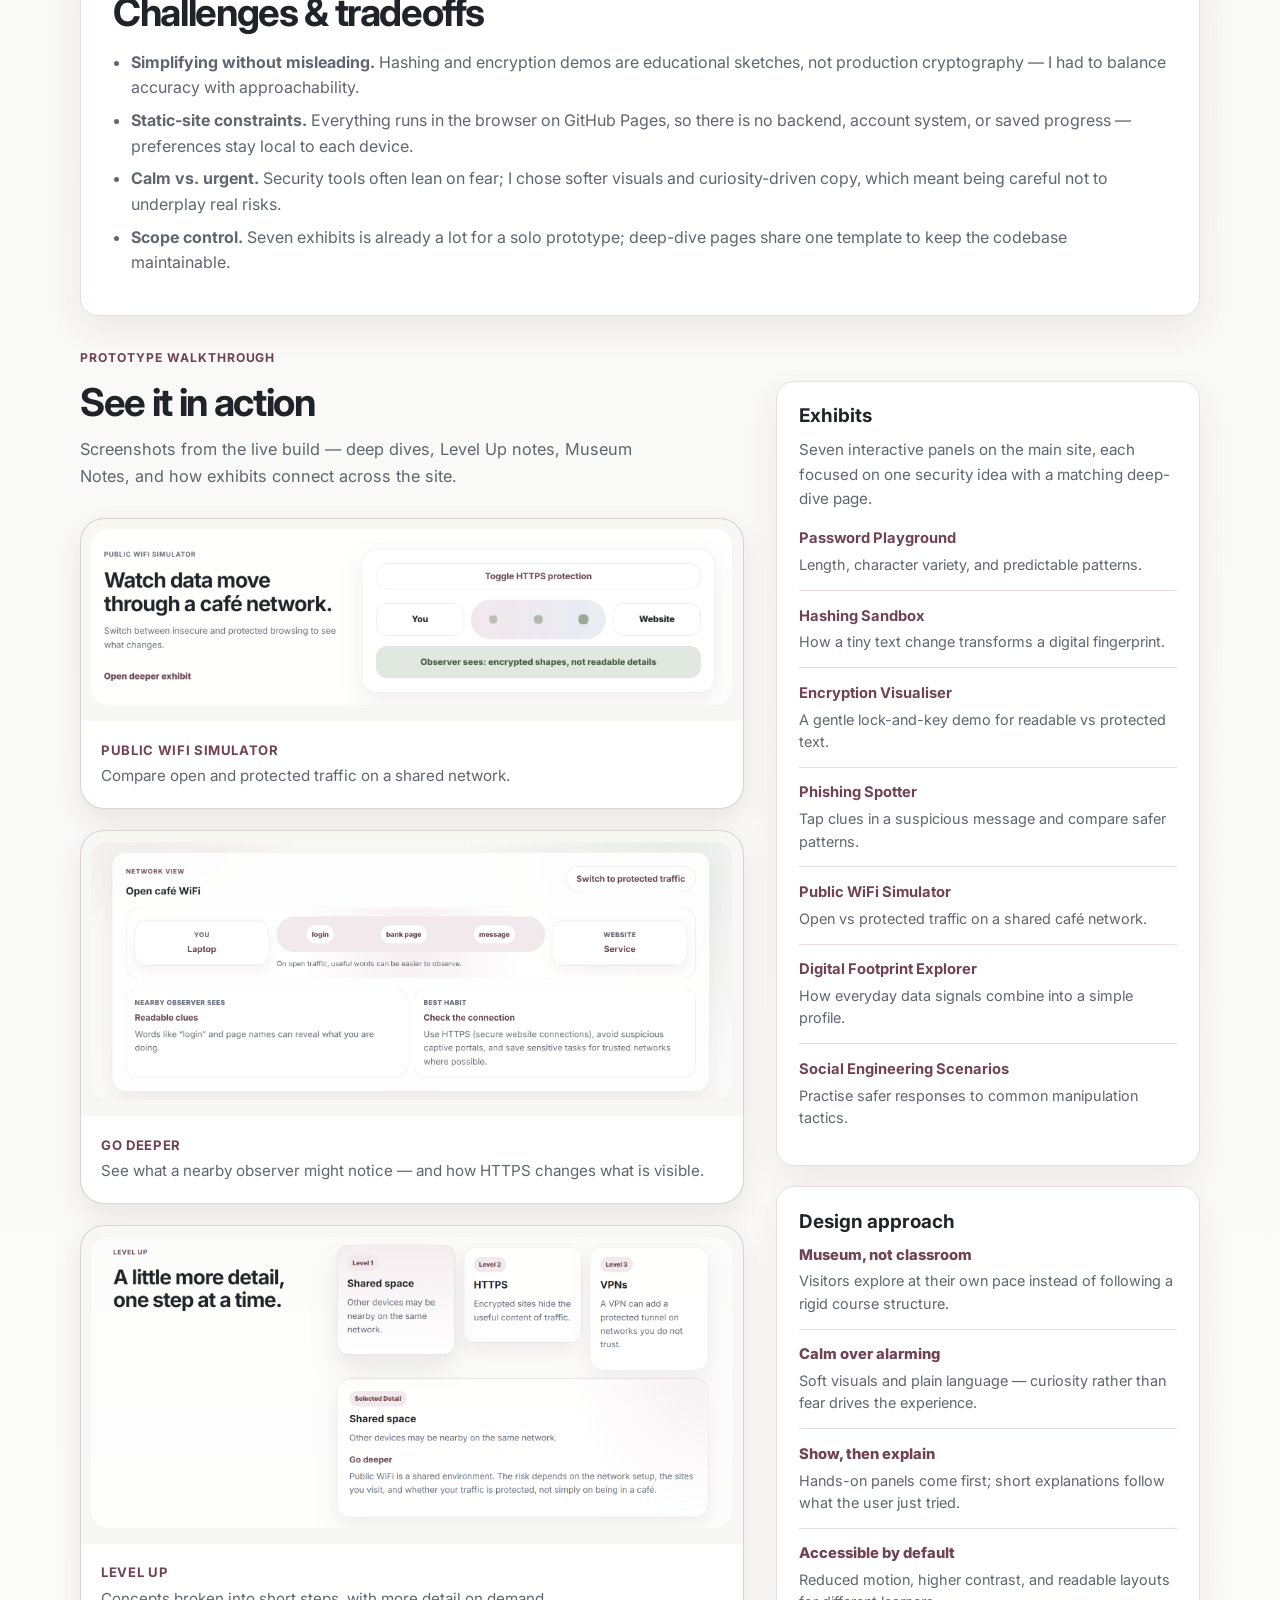
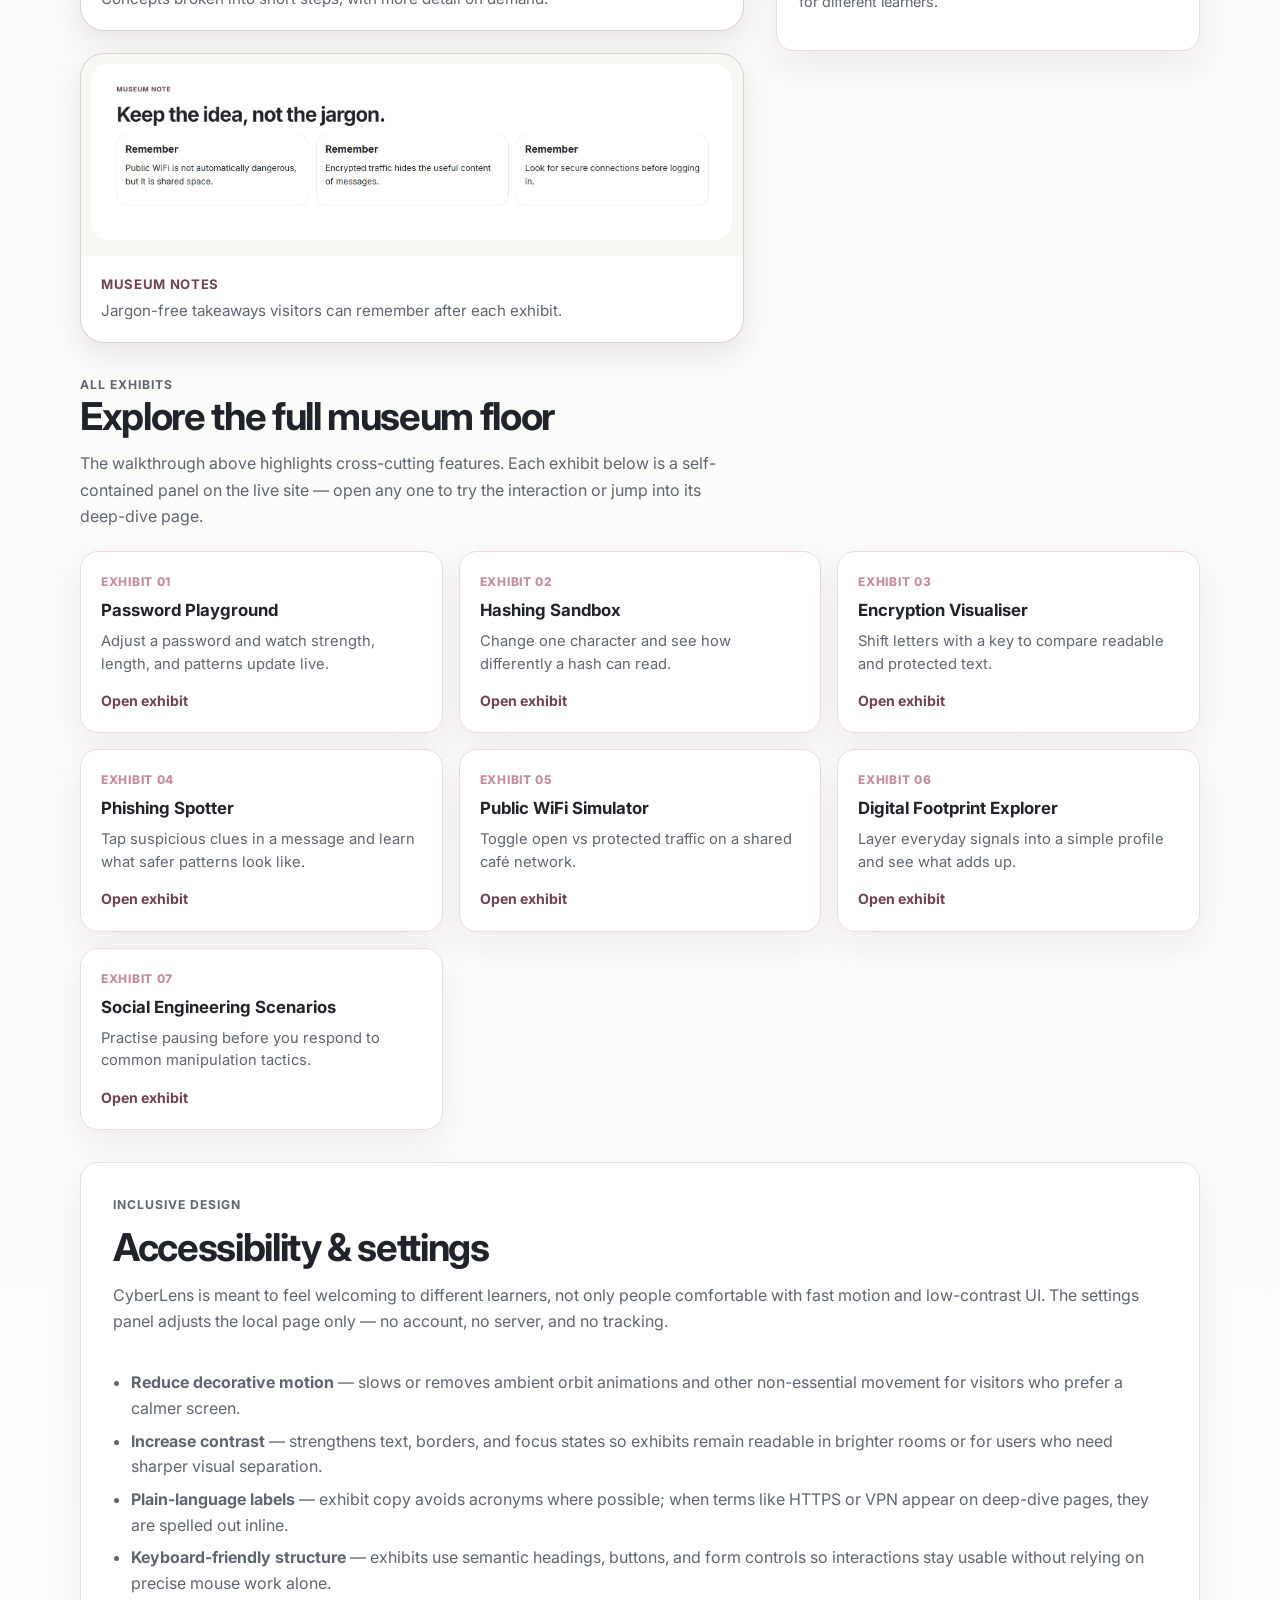
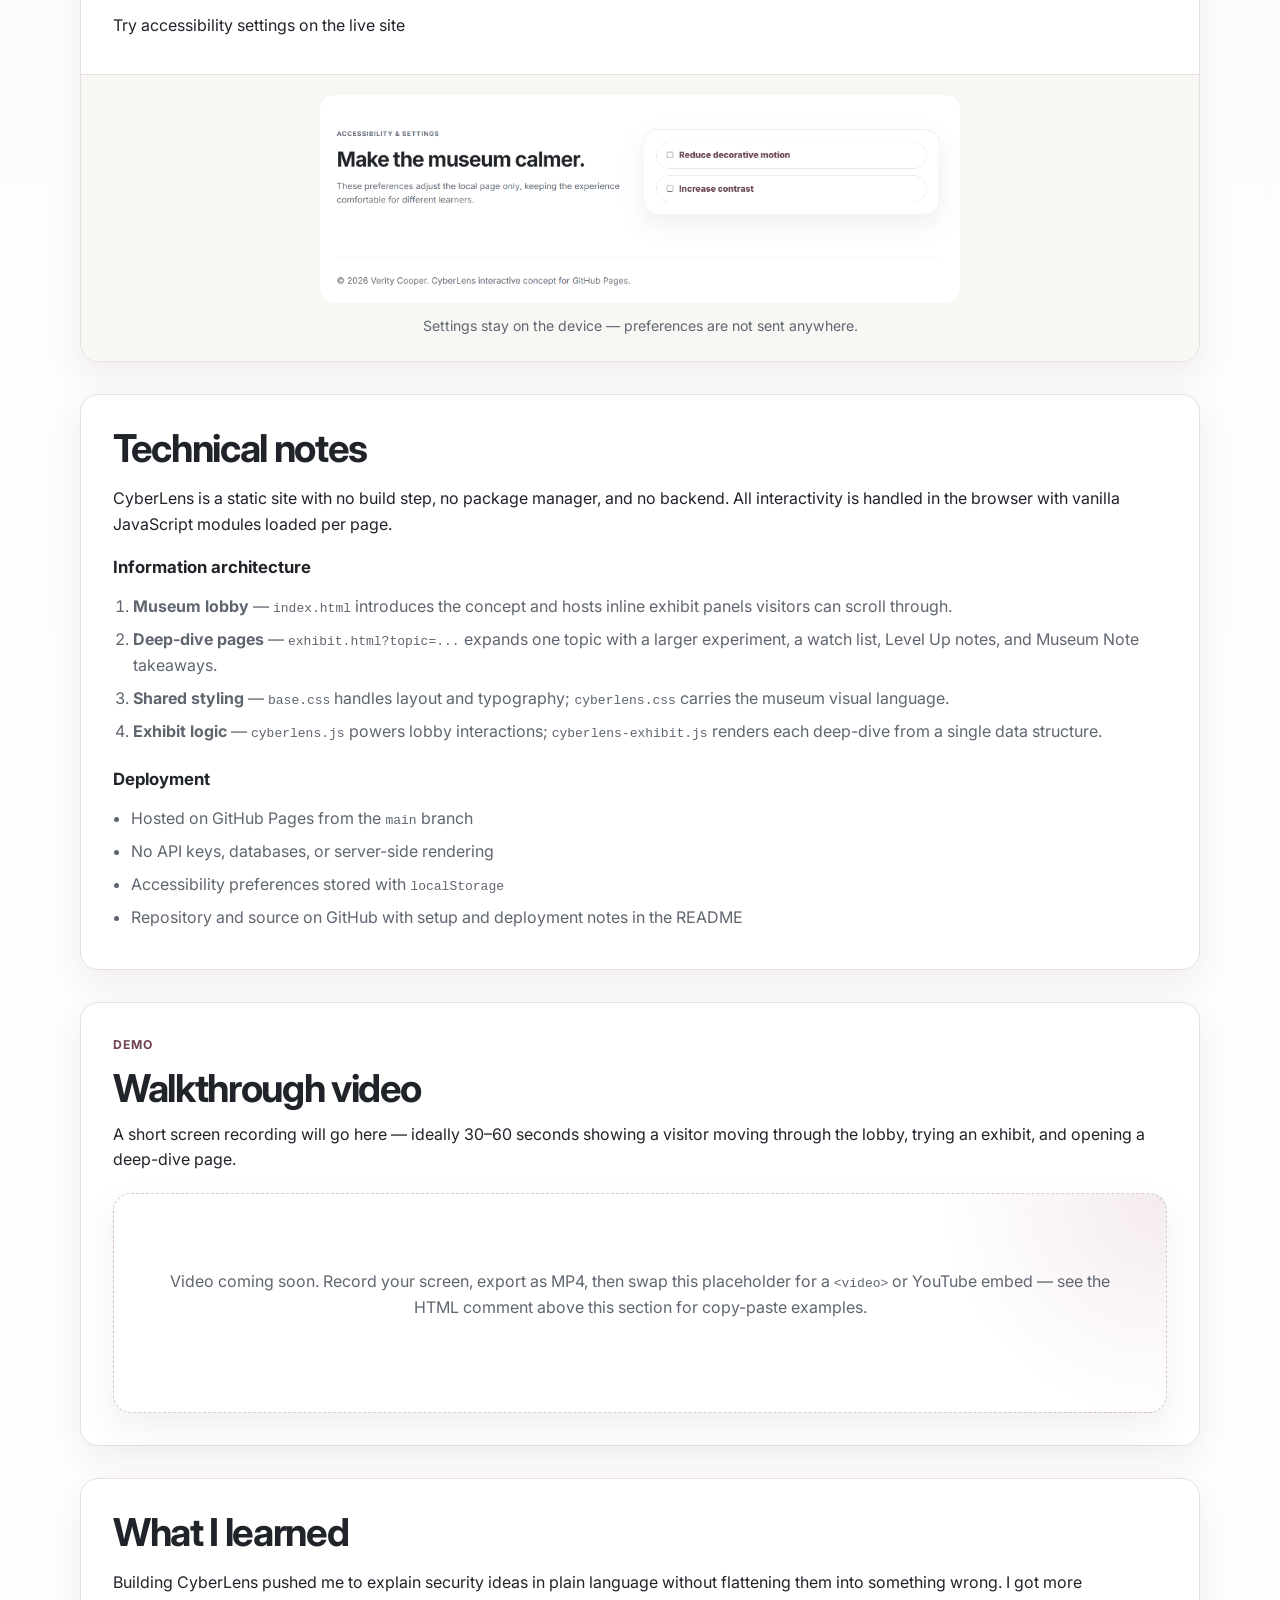
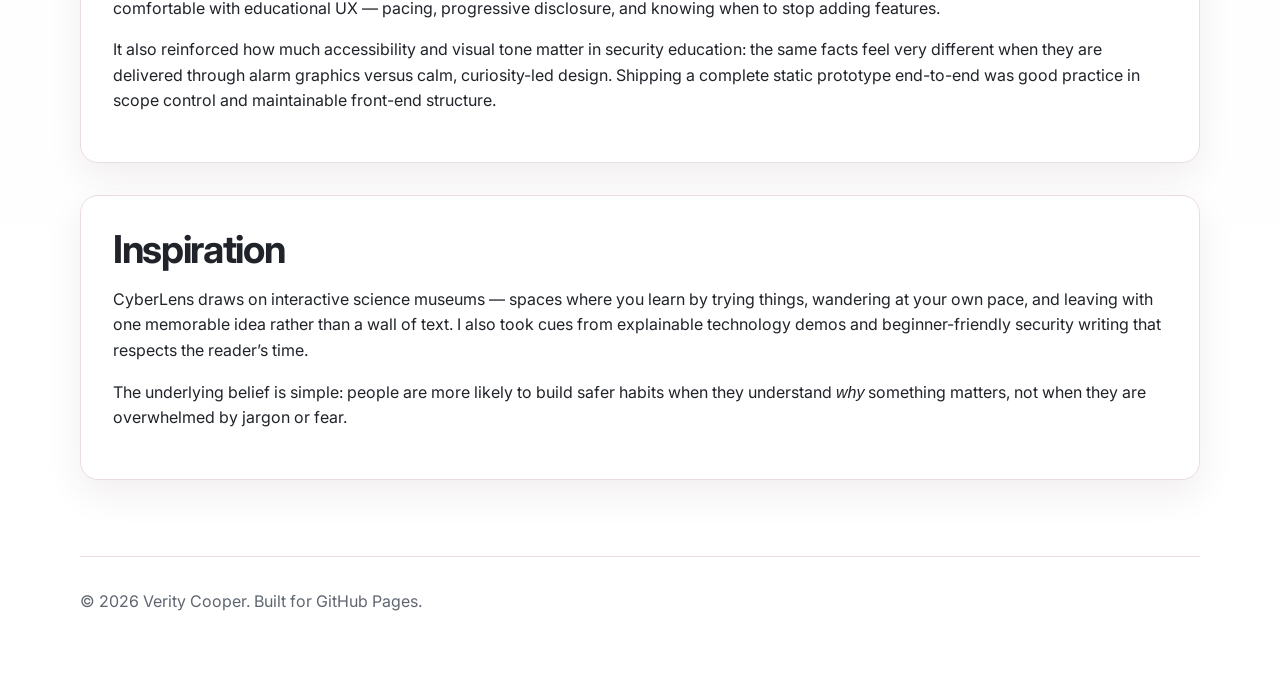
==== commit defbe14b: "Simplify CyberLens CTA and refine accessibility section layout" ====
--- a/projects/cyberlens.html
+++ b/projects/cyberlens.html
@@ -47,6 +47,16 @@
               <span>Live on GitHub Pages</span>
               <span>HTML · CSS · JavaScript</span>
             </div>
+            <div class="detail-actions">
+              <a
+                class="button primary"
+                href="https://veritycooper.github.io/cyberlens/"
+                target="_blank"
+                rel="noopener noreferrer"
+              >
+                Launch CyberLens
+              </a>
+            </div>
           </div>
           <figure class="case-study-hero-shot">
             <img
@@ -135,33 +145,6 @@
             </li>
           </ul>
         </article>
-
-        <div class="source-card case-study-actions">
-          <div class="case-study-actions-copy">
-            <h3>Try it yourself</h3>
-            <p>
-              Open the live prototype and explore the exhibits in your browser.
-            </p>
-          </div>
-          <div class="sidebar-actions">
-            <a
-              class="button primary"
-              href="https://veritycooper.github.io/cyberlens/"
-              target="_blank"
-              rel="noopener noreferrer"
-            >
-              Launch CyberLens
-            </a>
-            <a
-              class="button secondary"
-              href="https://github.com/veritycooper/cyberlens"
-              target="_blank"
-              rel="noopener noreferrer"
-            >
-              View on GitHub
-            </a>
-          </div>
-        </div>
 
         <div class="case-study-walkthrough">
           <p class="eyebrow showcase-eyebrow">Prototype walkthrough</p>
@@ -448,56 +431,59 @@
         </section>
 
         <article class="project-detail-card case-study-accessibility">
-          <div class="case-study-split-card">
-            <div class="case-study-split-copy">
-              <p class="eyebrow">Inclusive design</p>
-              <h2>Accessibility &amp; settings</h2>
-              <p>
-                CyberLens is meant to feel welcoming to different learners, not
-                only people comfortable with fast motion and low-contrast UI. The
-                settings panel adjusts the local page only — no account, no
-                server, and no tracking.
-              </p>
-              <ul class="project-points">
-                <li>
-                  <strong>Reduce decorative motion</strong> — slows or removes
-                  ambient orbit animations and other non-essential movement for
-                  visitors who prefer a calmer screen.
-                </li>
-                <li>
-                  <strong>Increase contrast</strong> — strengthens text, borders,
-                  and focus states so exhibits remain readable in brighter rooms
-                  or for users who need sharper visual separation.
-                </li>
-                <li>
-                  <strong>Plain-language labels</strong> — exhibit copy avoids
-                  acronyms where possible; when terms like HTTPS or VPN appear on
-                  deep-dive pages, they are spelled out inline.
-                </li>
-                <li>
-                  <strong>Keyboard-friendly structure</strong> — exhibits use
-                  semantic headings, buttons, and form controls so interactions
-                  stay usable without relying on precise mouse work alone.
-                </li>
-              </ul>
-              <p>
-                <a
-                  href="https://veritycooper.github.io/cyberlens/#settings"
-                  target="_blank"
-                  rel="noopener noreferrer"
-                  >Try accessibility settings on the live site</a
-                >
-              </p>
-            </div>
-
-            <figure class="case-study-inline-shot">
-              <img
-                src="../images/cyberlens/accessibility-settings.png"
-                alt="CyberLens accessibility settings with reduce motion and increase contrast toggles"
-              />
-              <figcaption>Settings stay on the device — preferences are not sent anywhere.</figcaption>
-            </figure>
+          <div class="case-study-accessibility-intro">
+            <p class="eyebrow">Inclusive design</p>
+            <h2>Accessibility &amp; settings</h2>
+            <p>
+              CyberLens is meant to feel welcoming to different learners, not
+              only people comfortable with fast motion and low-contrast UI. The
+              settings panel adjusts the local page only — no account, no server,
+              and no tracking.
+            </p>
           </div>
+
+          <div class="case-study-accessibility-details">
+            <ul class="project-points">
+              <li>
+                <strong>Reduce decorative motion</strong> — slows or removes
+                ambient orbit animations and other non-essential movement for
+                visitors who prefer a calmer screen.
+              </li>
+              <li>
+                <strong>Increase contrast</strong> — strengthens text, borders,
+                and focus states so exhibits remain readable in brighter rooms
+                or for users who need sharper visual separation.
+              </li>
+              <li>
+                <strong>Plain-language labels</strong> — exhibit copy avoids
+                acronyms where possible; when terms like HTTPS or VPN appear on
+                deep-dive pages, they are spelled out inline.
+              </li>
+              <li>
+                <strong>Keyboard-friendly structure</strong> — exhibits use
+                semantic headings, buttons, and form controls so interactions
+                stay usable without relying on precise mouse work alone.
+              </li>
+            </ul>
+            <p>
+              <a
+                href="https://veritycooper.github.io/cyberlens/#settings"
+                target="_blank"
+                rel="noopener noreferrer"
+                >Try accessibility settings on the live site</a
+              >
+            </p>
+          </div>
+
+          <figure class="case-study-accessibility-shot">
+            <img
+              src="../images/cyberlens/accessibility-settings.png"
+              alt="CyberLens accessibility settings with reduce motion and increase contrast toggles"
+            />
+            <figcaption>
+              Settings stay on the device — preferences are not sent anywhere.
+            </figcaption>
+          </figure>
         </article>
 
         <article class="project-detail-card case-study-notes">
@@ -537,7 +523,16 @@
             <li>Hosted on GitHub Pages from the <code>main</code> branch</li>
             <li>No API keys, databases, or server-side rendering</li>
             <li>Accessibility preferences stored with <code>localStorage</code></li>
-            <li>Repository includes setup and deployment notes in the README</li>
+            <li>
+              Repository and source on
+              <a
+                href="https://github.com/veritycooper/cyberlens"
+                target="_blank"
+                rel="noopener noreferrer"
+                >GitHub</a
+              >
+              with setup and deployment notes in the README
+            </li>
           </ul>
         </article>
 
--- a/styles.css
+++ b/styles.css
@@ -471,31 +471,6 @@
   margin-bottom: 0;
 }
 
-.cyberlens-case-study .case-study-actions {
-  display: flex;
-  align-items: center;
-  justify-content: space-between;
-  gap: 1.5rem;
-  padding: 1.35rem 1.5rem;
-}
-
-.cyberlens-case-study .case-study-actions h3 {
-  margin-bottom: 0.35rem;
-}
-
-.cyberlens-case-study .case-study-actions p {
-  margin: 0;
-  color: var(--muted);
-}
-
-.cyberlens-case-study .case-study-actions .sidebar-actions {
-  display: flex;
-  flex-wrap: wrap;
-  gap: 0.75rem;
-  margin-top: 0;
-  flex: 0 0 auto;
-}
-
 .cyberlens-case-study .case-study-walkthrough {
   display: grid;
   gap: 0.85rem;
@@ -704,39 +679,55 @@
   font-weight: 700;
 }
 
-.cyberlens-case-study .case-study-split-card {
-  display: grid;
-  grid-template-columns: minmax(0, 1.05fr) minmax(260px, 0.95fr);
-  gap: 1.75rem;
-  align-items: start;
-}
-
-.cyberlens-case-study .case-study-split-copy .eyebrow {
+.cyberlens-case-study .case-study-accessibility {
+  padding: 2rem 0 0;
+  overflow: hidden;
+}
+
+.cyberlens-case-study .case-study-accessibility-intro {
+  padding: 0 2rem;
+}
+
+.cyberlens-case-study .case-study-accessibility-details {
+  padding: 1.25rem 2rem;
+}
+
+.cyberlens-case-study .case-study-accessibility-intro .eyebrow {
   margin-bottom: 0.75rem;
 }
 
-.cyberlens-case-study .case-study-split-copy h2 {
+.cyberlens-case-study .case-study-accessibility-intro h2 {
   margin-bottom: 0.85rem;
 }
 
-.cyberlens-case-study .case-study-split-copy > p {
-  color: var(--muted);
-}
-
-.cyberlens-case-study .case-study-inline-shot {
+.cyberlens-case-study .case-study-accessibility-intro > p {
+  margin-bottom: 0;
+  color: var(--muted);
+}
+
+.cyberlens-case-study .case-study-accessibility-details .project-points {
+  margin-bottom: 1rem;
+}
+
+.cyberlens-case-study .case-study-accessibility-shot {
   margin: 0;
-}
-
-.cyberlens-case-study .case-study-inline-shot img {
+  padding: 1.25rem 2rem 1.5rem;
+  background: var(--bg);
+  border-top: 1px solid var(--line);
+}
+
+.cyberlens-case-study .case-study-accessibility-shot img {
   display: block;
-  width: 100%;
-  border: 1px solid rgba(112, 66, 83, 0.2);
-  border-radius: 16px;
-  box-shadow: inset 0 0 0 1px rgba(112, 66, 83, 0.1);
-}
-
-.cyberlens-case-study .case-study-inline-shot figcaption {
-  margin-top: 0.65rem;
+  width: min(82%, 640px);
+  margin: 0 auto;
+  border: 0;
+  border-radius: 14px;
+  box-shadow: inset 0 0 0 1px rgba(112, 66, 83, 0.12);
+}
+
+.cyberlens-case-study .case-study-accessibility-shot figcaption {
+  width: min(82%, 640px);
+  margin: 0.75rem auto 0;
   color: var(--muted);
   font-size: 0.88rem;
   text-align: center;
@@ -861,18 +852,8 @@
 
   .cyberlens-case-study .case-study-hero-grid,
   .cyberlens-case-study .case-study-split,
-  .cyberlens-case-study .case-study-split-card,
   .cyberlens-case-study .exhibit-gallery {
     grid-template-columns: 1fr;
-  }
-
-  .cyberlens-case-study .case-study-actions {
-    flex-direction: column;
-    align-items: flex-start;
-  }
-
-  .cyberlens-case-study .case-study-actions .sidebar-actions {
-    width: 100%;
   }
 
   .media-gallery {
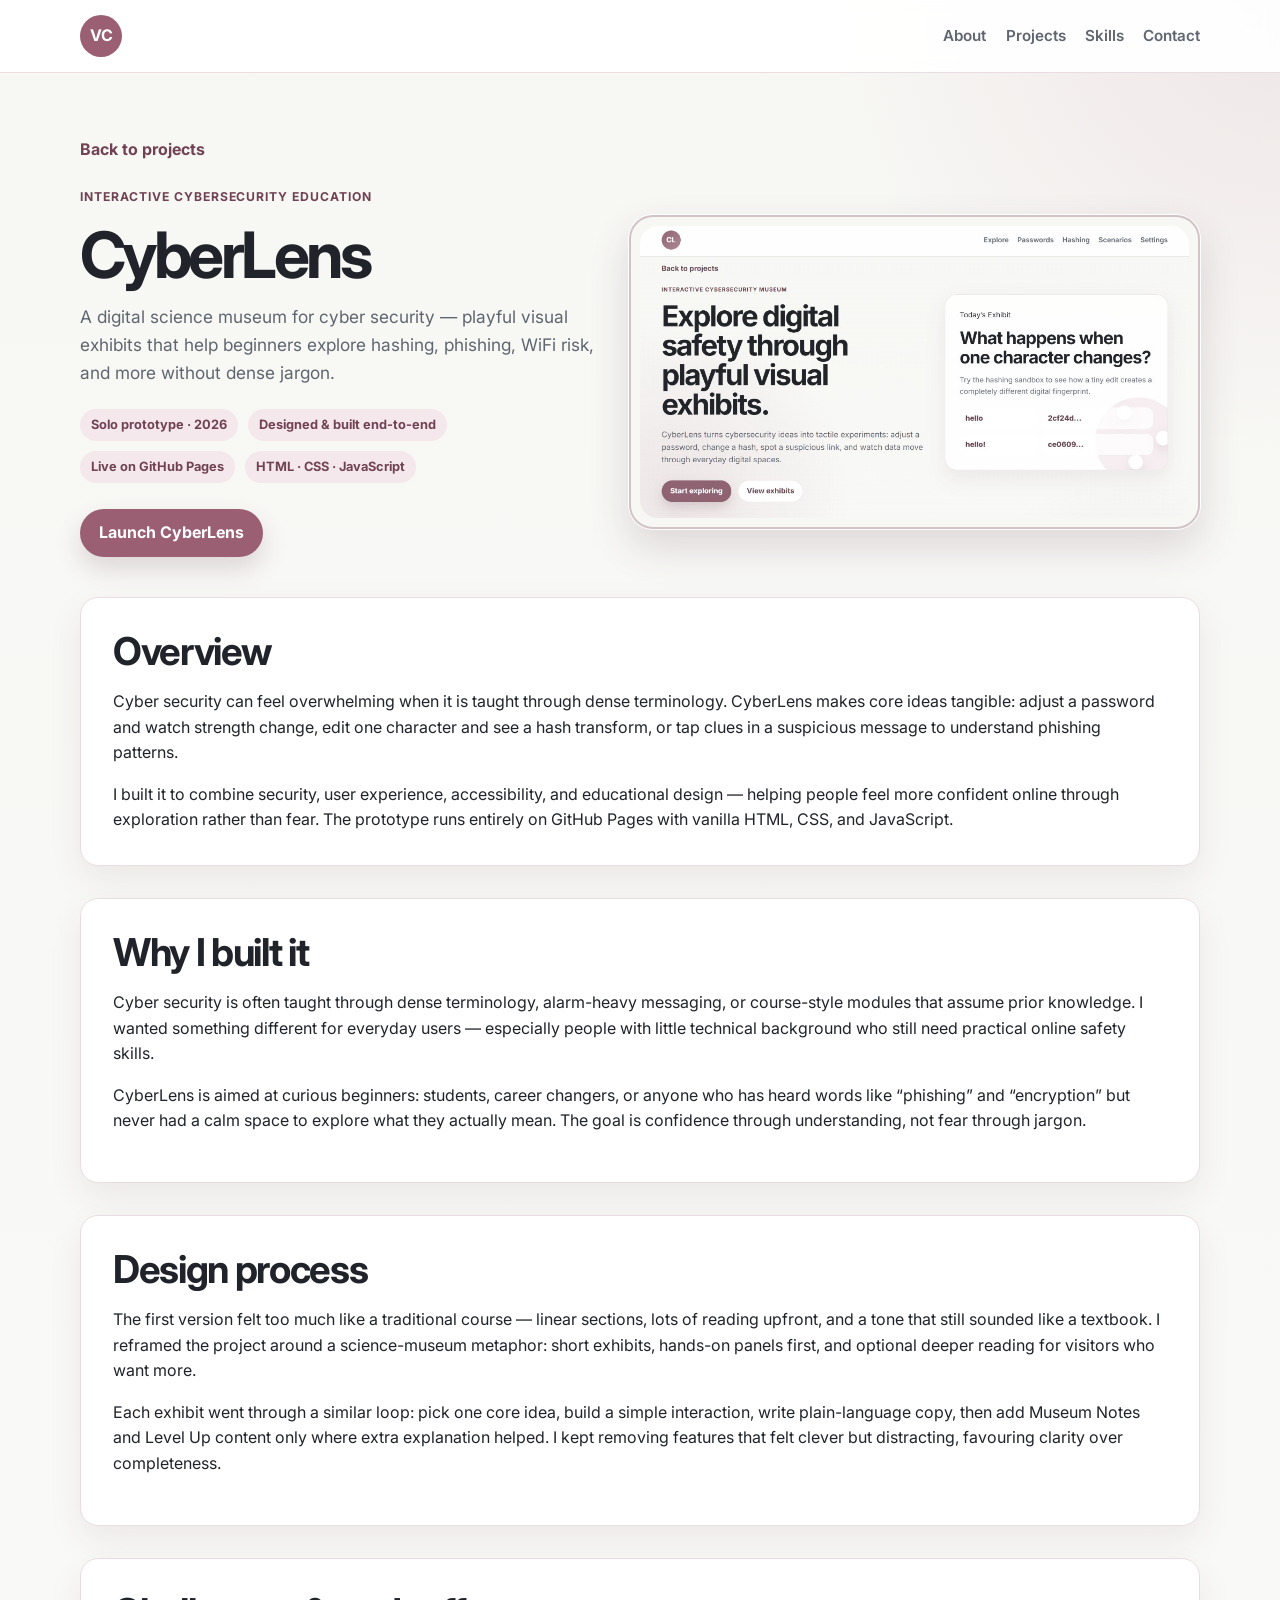
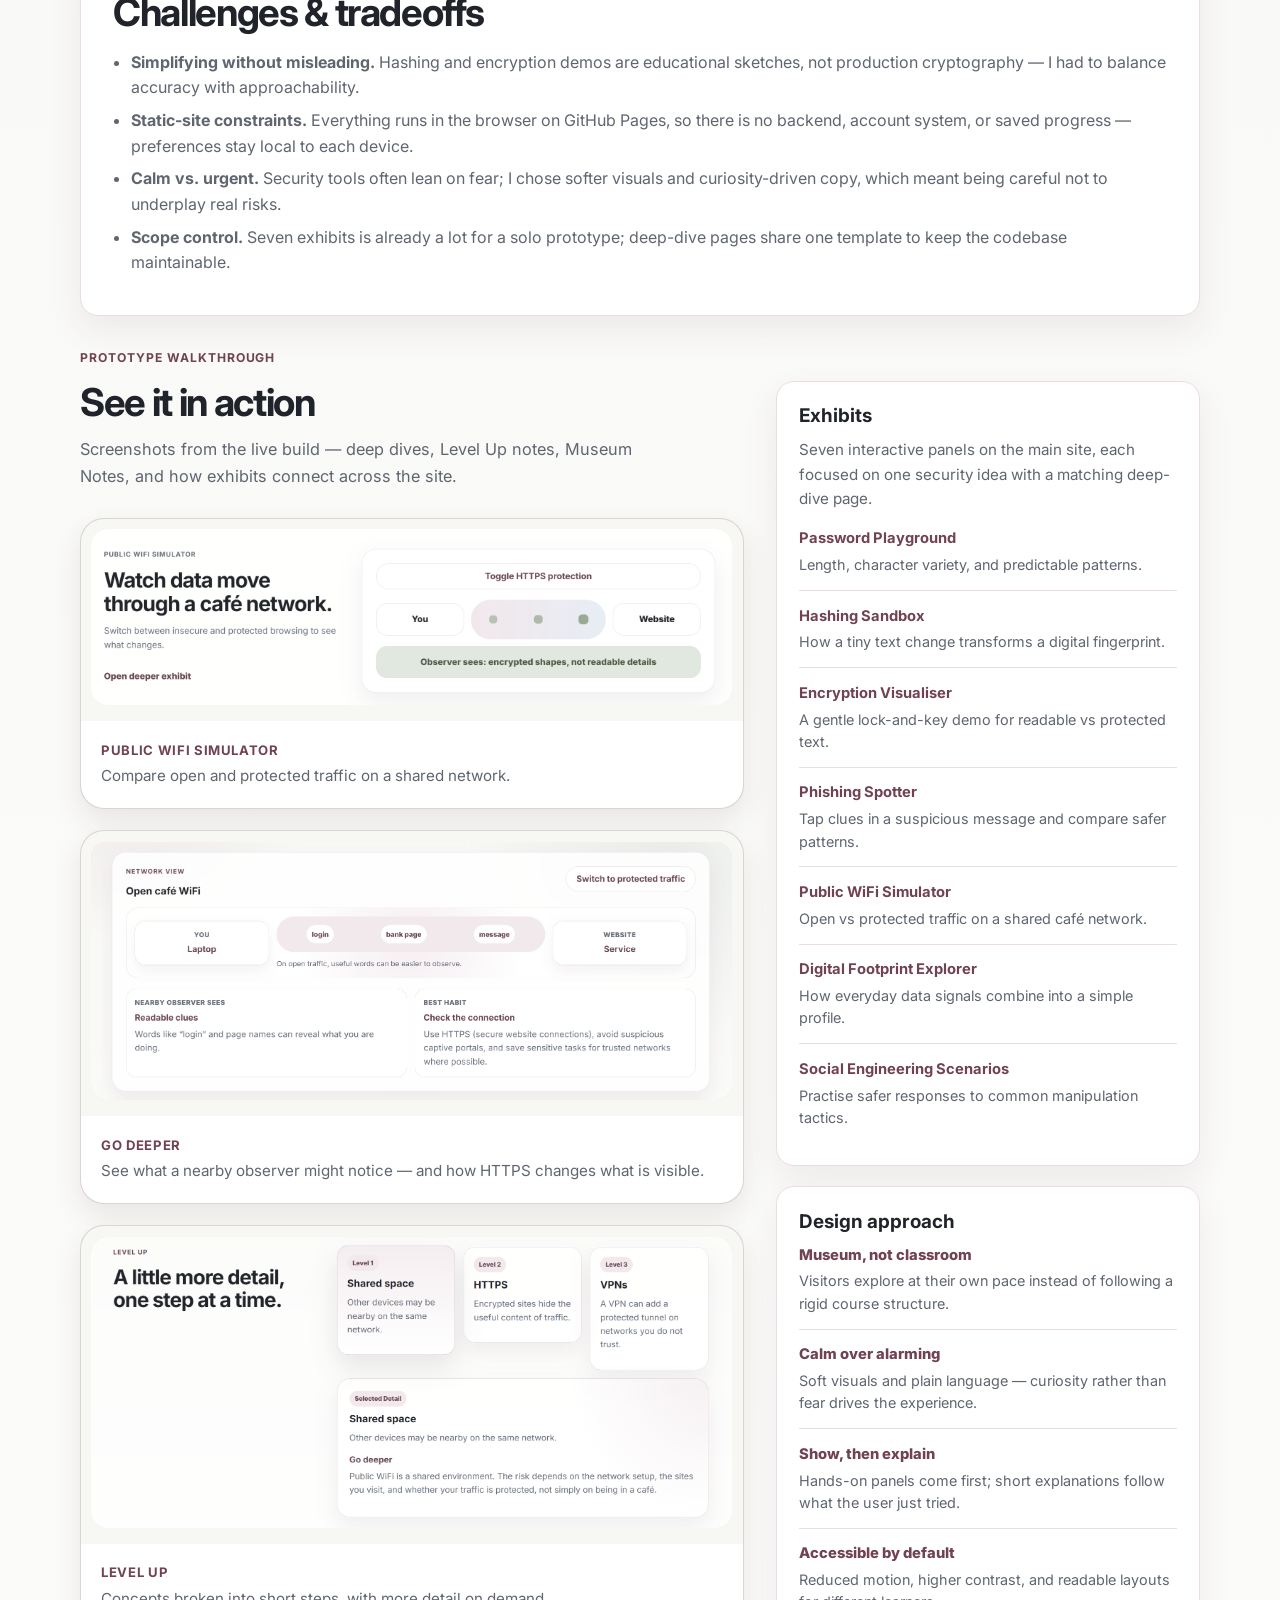
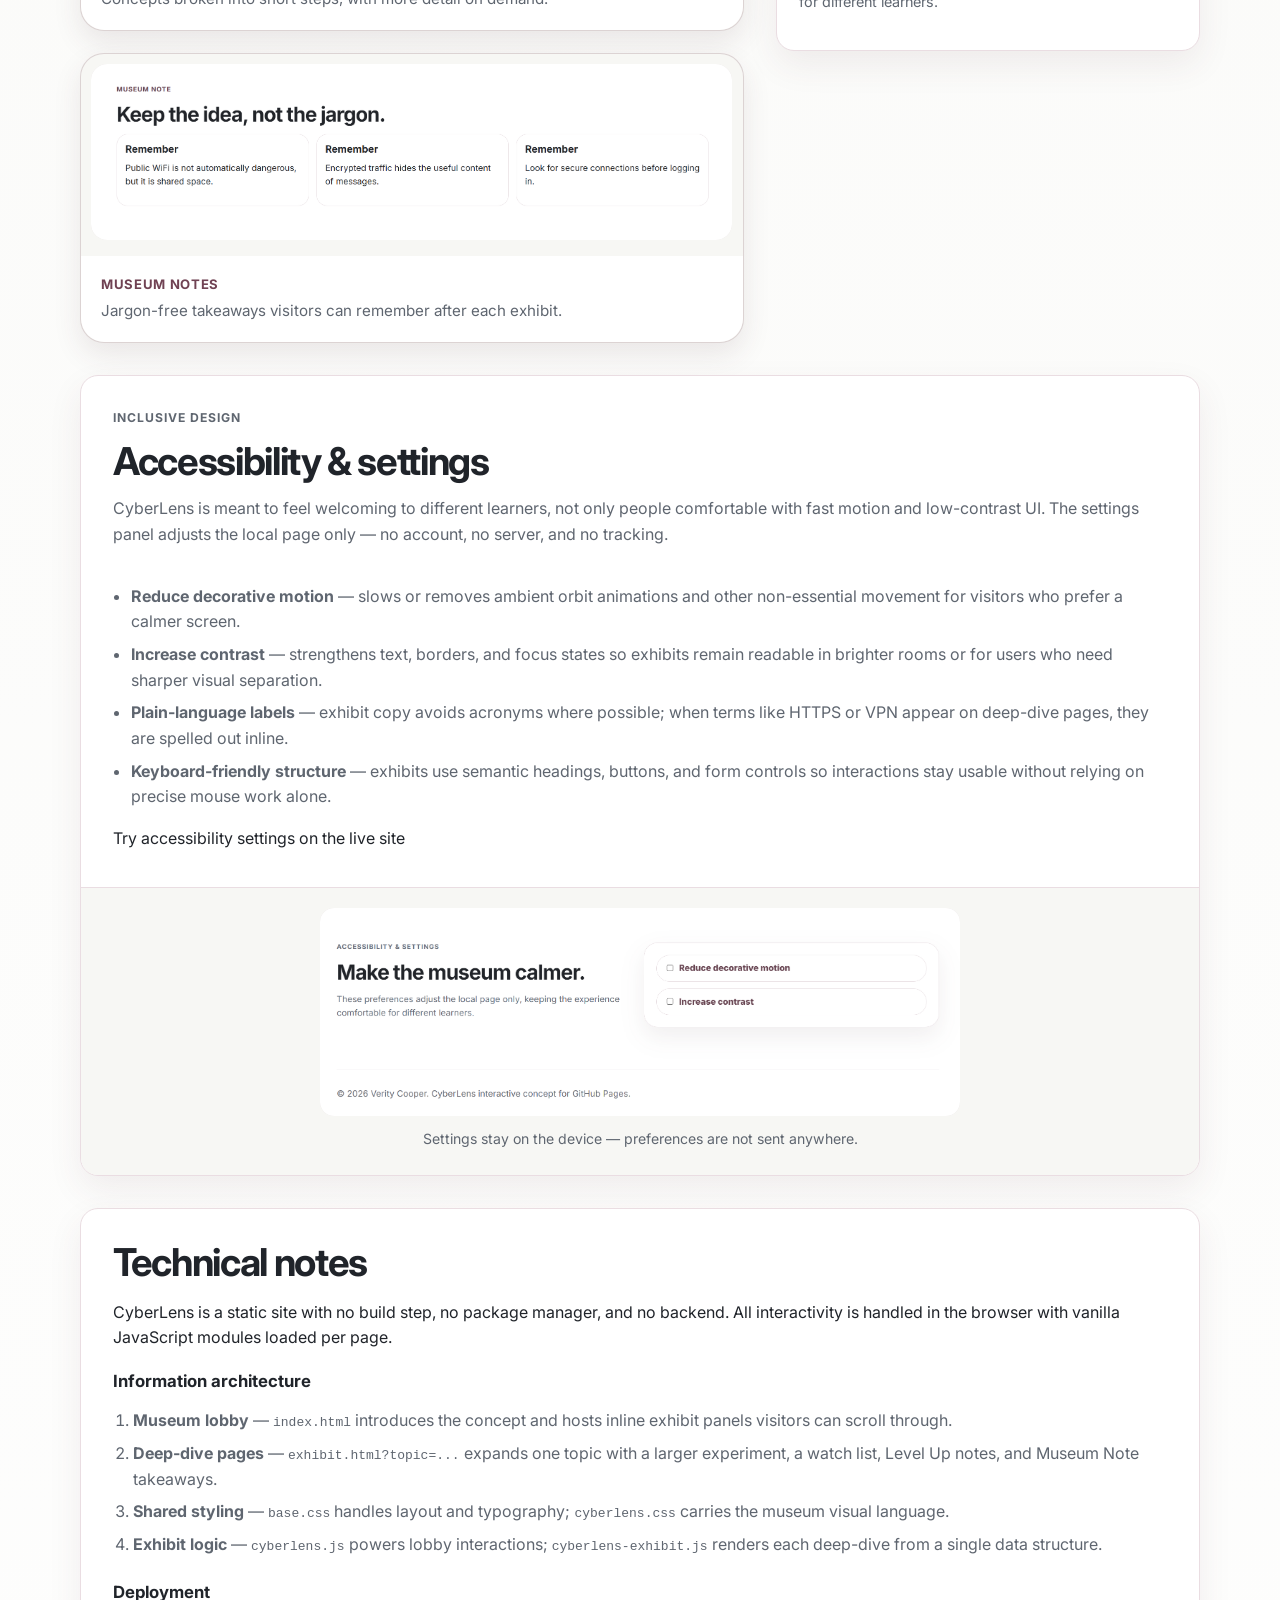
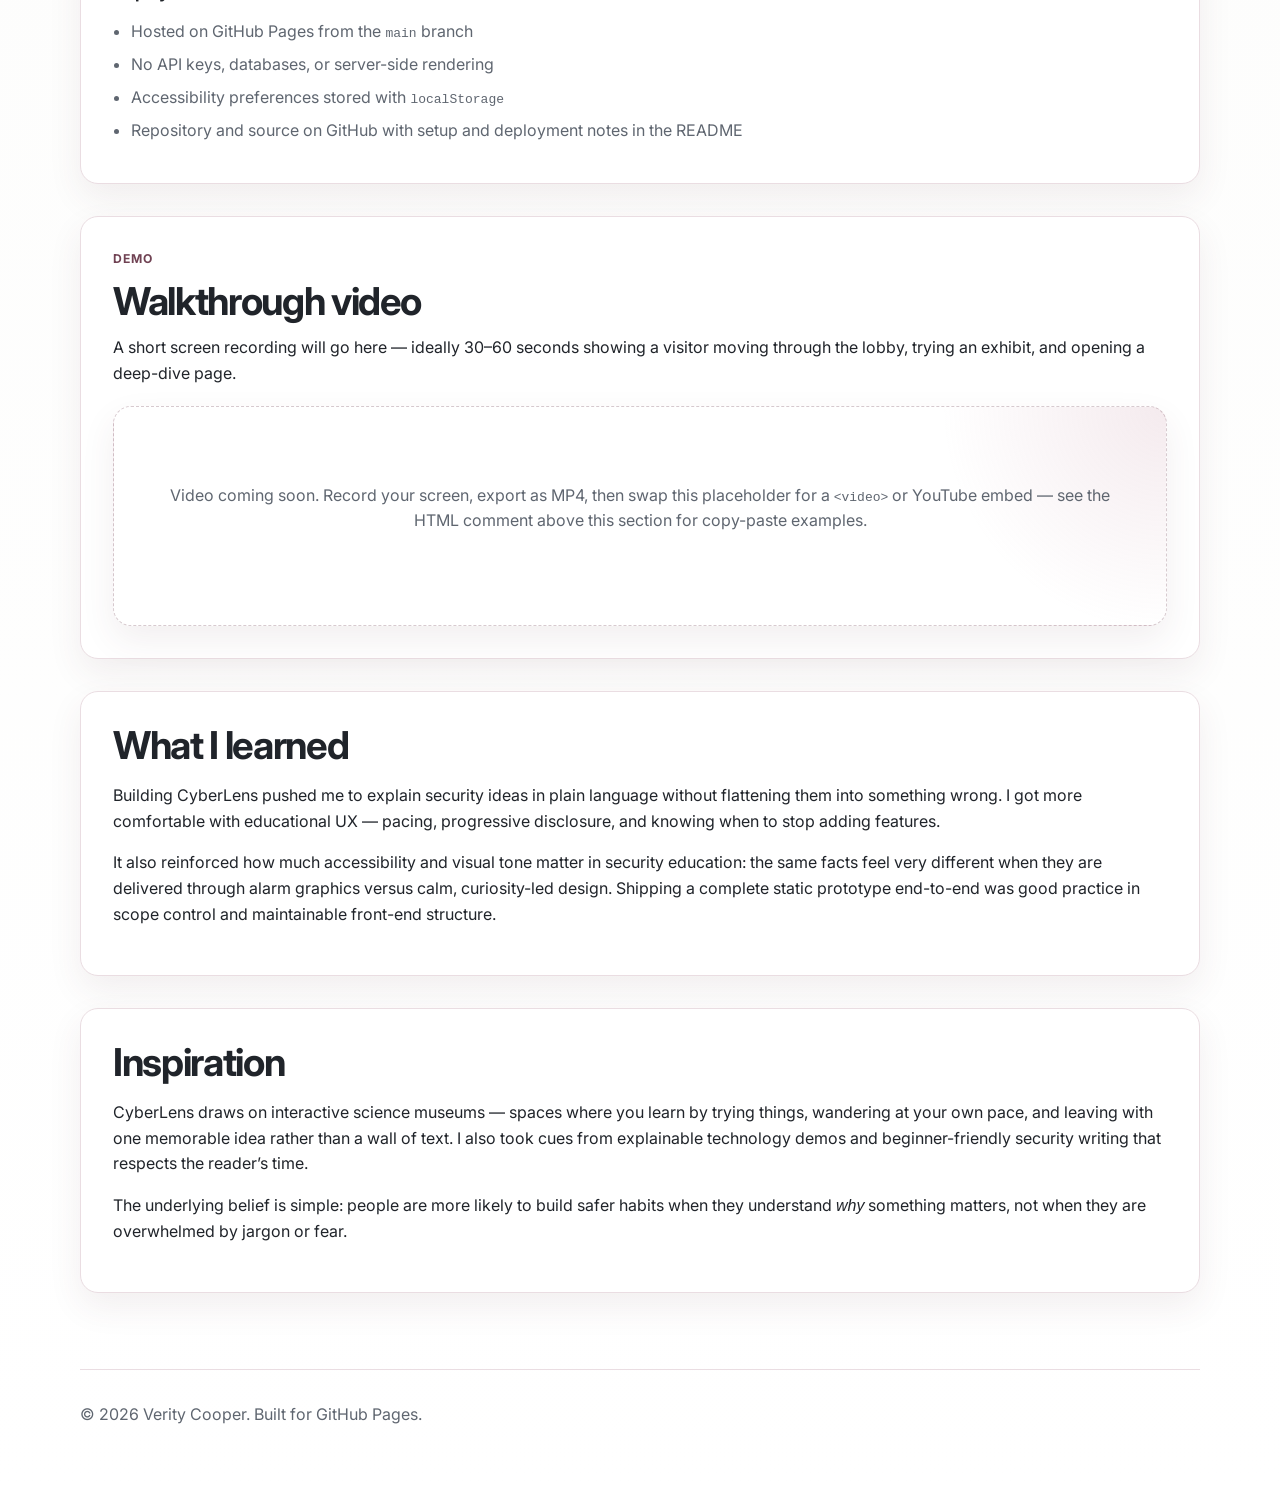
==== commit 5225fda7: "Remove duplicate exhibit gallery from CyberLens case study" ====
--- a/projects/cyberlens.html
+++ b/projects/cyberlens.html
@@ -150,64 +150,64 @@
           <p class="eyebrow showcase-eyebrow">Prototype walkthrough</p>
 
           <div class="case-study-split">
-          <div class="case-study-showcase">
-            <header class="showcase-heading">
-              <h2 id="showcase-heading">See it in action</h2>
-              <p>
-                Screenshots from the live build — deep dives, Level Up notes,
-                Museum Notes, and how exhibits connect across the site.
-              </p>
-            </header>
-
-            <div class="showcase-list">
-              <figure class="showcase-item">
-                <img
-                  src="../images/cyberlens/public-wifi-simulator.png"
-                  alt="Public WiFi Simulator exhibit showing HTTPS protection toggle"
-                />
-                <figcaption>
-                  <strong>Public WiFi Simulator</strong>
-                  Compare open and protected traffic on a shared network.
-                </figcaption>
-              </figure>
-
-              <figure class="showcase-item">
-                <img
-                  src="../images/cyberlens/wifi-deep-dive.png"
-                  alt="Deep-dive WiFi exhibit showing readable traffic on open café WiFi"
-                />
-                <figcaption>
-                  <strong>Go deeper</strong>
-                  See what a nearby observer might notice — and how HTTPS changes
-                  what is visible.
-                </figcaption>
-              </figure>
-
-              <figure class="showcase-item">
-                <img
-                  src="../images/cyberlens/level-up.png"
-                  alt="Level Up section explaining shared WiFi, HTTPS, and VPN concepts"
-                />
-                <figcaption>
-                  <strong>Level Up</strong>
-                  Concepts broken into short steps, with more detail on demand.
-                </figcaption>
-              </figure>
-
-              <figure class="showcase-item">
-                <img
-                  src="../images/cyberlens/museum-notes.png"
-                  alt="Museum Note takeaway cards with practical security reminders"
-                />
-                <figcaption>
-                  <strong>Museum Notes</strong>
-                  Jargon-free takeaways visitors can remember after each exhibit.
-                </figcaption>
-              </figure>
+            <div class="case-study-showcase">
+              <header class="showcase-heading">
+                <h2 id="showcase-heading">See it in action</h2>
+                <p>
+                  Screenshots from the live build — deep dives, Level Up notes,
+                  Museum Notes, and how exhibits connect across the site.
+                </p>
+              </header>
+
+              <div class="showcase-list">
+                <figure class="showcase-item">
+                  <img
+                    src="../images/cyberlens/public-wifi-simulator.png"
+                    alt="Public WiFi Simulator exhibit showing HTTPS protection toggle"
+                  />
+                  <figcaption>
+                    <strong>Public WiFi Simulator</strong>
+                    Compare open and protected traffic on a shared network.
+                  </figcaption>
+                </figure>
+
+                <figure class="showcase-item">
+                  <img
+                    src="../images/cyberlens/wifi-deep-dive.png"
+                    alt="Deep-dive WiFi exhibit showing readable traffic on open café WiFi"
+                  />
+                  <figcaption>
+                    <strong>Go deeper</strong>
+                    See what a nearby observer might notice — and how HTTPS changes
+                    what is visible.
+                  </figcaption>
+                </figure>
+
+                <figure class="showcase-item">
+                  <img
+                    src="../images/cyberlens/level-up.png"
+                    alt="Level Up section explaining shared WiFi, HTTPS, and VPN concepts"
+                  />
+                  <figcaption>
+                    <strong>Level Up</strong>
+                    Concepts broken into short steps, with more detail on demand.
+                  </figcaption>
+                </figure>
+
+                <figure class="showcase-item">
+                  <img
+                    src="../images/cyberlens/museum-notes.png"
+                    alt="Museum Note takeaway cards with practical security reminders"
+                  />
+                  <figcaption>
+                    <strong>Museum Notes</strong>
+                    Jargon-free takeaways visitors can remember after each exhibit.
+                  </figcaption>
+                </figure>
+              </div>
             </div>
-          </div>
-
-          <aside class="case-study-context" aria-labelledby="showcase-heading">
+
+            <aside class="case-study-context" aria-labelledby="showcase-heading">
             <div class="source-card context-card">
               <h3>Exhibits</h3>
               <p class="context-intro">
@@ -329,106 +329,8 @@
               </dl>
             </div>
           </aside>
+          </div>
         </div>
-        </div>
-
-        <section class="case-study-gallery" aria-labelledby="gallery-heading">
-          <header class="case-study-section-heading">
-            <p class="eyebrow">All exhibits</p>
-            <h2 id="gallery-heading">Explore the full museum floor</h2>
-            <p>
-              The walkthrough above highlights cross-cutting features. Each
-              exhibit below is a self-contained panel on the live site — open
-              any one to try the interaction or jump into its deep-dive page.
-            </p>
-          </header>
-
-          <div class="exhibit-gallery">
-            <a
-              class="exhibit-gallery-card"
-              href="https://veritycooper.github.io/cyberlens/#passwords"
-              target="_blank"
-              rel="noopener noreferrer"
-            >
-              <span class="exhibit-gallery-label">Exhibit 01</span>
-              <h3>Password Playground</h3>
-              <p>Adjust a password and watch strength, length, and patterns update live.</p>
-              <span class="exhibit-gallery-link">Open exhibit</span>
-            </a>
-
-            <a
-              class="exhibit-gallery-card"
-              href="https://veritycooper.github.io/cyberlens/#hashing"
-              target="_blank"
-              rel="noopener noreferrer"
-            >
-              <span class="exhibit-gallery-label">Exhibit 02</span>
-              <h3>Hashing Sandbox</h3>
-              <p>Change one character and see how differently a hash can read.</p>
-              <span class="exhibit-gallery-link">Open exhibit</span>
-            </a>
-
-            <a
-              class="exhibit-gallery-card"
-              href="https://veritycooper.github.io/cyberlens/#encryption"
-              target="_blank"
-              rel="noopener noreferrer"
-            >
-              <span class="exhibit-gallery-label">Exhibit 03</span>
-              <h3>Encryption Visualiser</h3>
-              <p>Shift letters with a key to compare readable and protected text.</p>
-              <span class="exhibit-gallery-link">Open exhibit</span>
-            </a>
-
-            <a
-              class="exhibit-gallery-card"
-              href="https://veritycooper.github.io/cyberlens/#phishing"
-              target="_blank"
-              rel="noopener noreferrer"
-            >
-              <span class="exhibit-gallery-label">Exhibit 04</span>
-              <h3>Phishing Spotter</h3>
-              <p>Tap suspicious clues in a message and learn what safer patterns look like.</p>
-              <span class="exhibit-gallery-link">Open exhibit</span>
-            </a>
-
-            <a
-              class="exhibit-gallery-card"
-              href="https://veritycooper.github.io/cyberlens/#wifi"
-              target="_blank"
-              rel="noopener noreferrer"
-            >
-              <span class="exhibit-gallery-label">Exhibit 05</span>
-              <h3>Public WiFi Simulator</h3>
-              <p>Toggle open vs protected traffic on a shared café network.</p>
-              <span class="exhibit-gallery-link">Open exhibit</span>
-            </a>
-
-            <a
-              class="exhibit-gallery-card"
-              href="https://veritycooper.github.io/cyberlens/#footprint"
-              target="_blank"
-              rel="noopener noreferrer"
-            >
-              <span class="exhibit-gallery-label">Exhibit 06</span>
-              <h3>Digital Footprint Explorer</h3>
-              <p>Layer everyday signals into a simple profile and see what adds up.</p>
-              <span class="exhibit-gallery-link">Open exhibit</span>
-            </a>
-
-            <a
-              class="exhibit-gallery-card"
-              href="https://veritycooper.github.io/cyberlens/#scenarios"
-              target="_blank"
-              rel="noopener noreferrer"
-            >
-              <span class="exhibit-gallery-label">Exhibit 07</span>
-              <h3>Social Engineering Scenarios</h3>
-              <p>Practise pausing before you respond to common manipulation tactics.</p>
-              <span class="exhibit-gallery-link">Open exhibit</span>
-            </a>
-          </div>
-        </section>
 
         <article class="project-detail-card case-study-accessibility">
           <div class="case-study-accessibility-intro">
--- a/styles.css
+++ b/styles.css
@@ -609,76 +609,6 @@
   text-decoration: underline;
 }
 
-.cyberlens-case-study .case-study-section-heading {
-  max-width: 40rem;
-}
-
-.cyberlens-case-study .case-study-section-heading h2 {
-  margin-bottom: 0.75rem;
-}
-
-.cyberlens-case-study .case-study-section-heading p {
-  margin-bottom: 0;
-  color: var(--muted);
-  line-height: 1.65;
-}
-
-.cyberlens-case-study .case-study-gallery {
-  display: grid;
-  gap: 1.35rem;
-}
-
-.cyberlens-case-study .exhibit-gallery {
-  display: grid;
-  grid-template-columns: repeat(3, minmax(0, 1fr));
-  gap: 1rem;
-}
-
-.cyberlens-case-study .exhibit-gallery-card {
-  display: grid;
-  gap: 0.55rem;
-  padding: 1.25rem;
-  border: 1px solid var(--line);
-  border-radius: 18px;
-  background: var(--card);
-  box-shadow: var(--shadow);
-  color: inherit;
-  transition: transform 0.18s ease, border-color 0.18s ease, box-shadow 0.18s ease;
-}
-
-.cyberlens-case-study .exhibit-gallery-card:hover {
-  transform: translateY(-2px);
-  border-color: rgba(112, 66, 83, 0.28);
-  box-shadow: 0 16px 32px rgba(83, 52, 63, 0.12);
-}
-
-.cyberlens-case-study .exhibit-gallery-label {
-  color: var(--accent-muted);
-  font-size: 0.75rem;
-  font-weight: 800;
-  letter-spacing: 0.06em;
-  text-transform: uppercase;
-}
-
-.cyberlens-case-study .exhibit-gallery-card h3 {
-  margin: 0;
-  font-size: 1.05rem;
-}
-
-.cyberlens-case-study .exhibit-gallery-card p {
-  margin: 0;
-  color: var(--muted);
-  font-size: 0.92rem;
-  line-height: 1.55;
-}
-
-.cyberlens-case-study .exhibit-gallery-link {
-  margin-top: 0.35rem;
-  color: var(--accent-strong);
-  font-size: 0.88rem;
-  font-weight: 700;
-}
-
 .cyberlens-case-study .case-study-accessibility {
   padding: 2rem 0 0;
   overflow: hidden;
@@ -851,8 +781,7 @@
   }
 
   .cyberlens-case-study .case-study-hero-grid,
-  .cyberlens-case-study .case-study-split,
-  .cyberlens-case-study .exhibit-gallery {
+  .cyberlens-case-study .case-study-split {
     grid-template-columns: 1fr;
   }
 
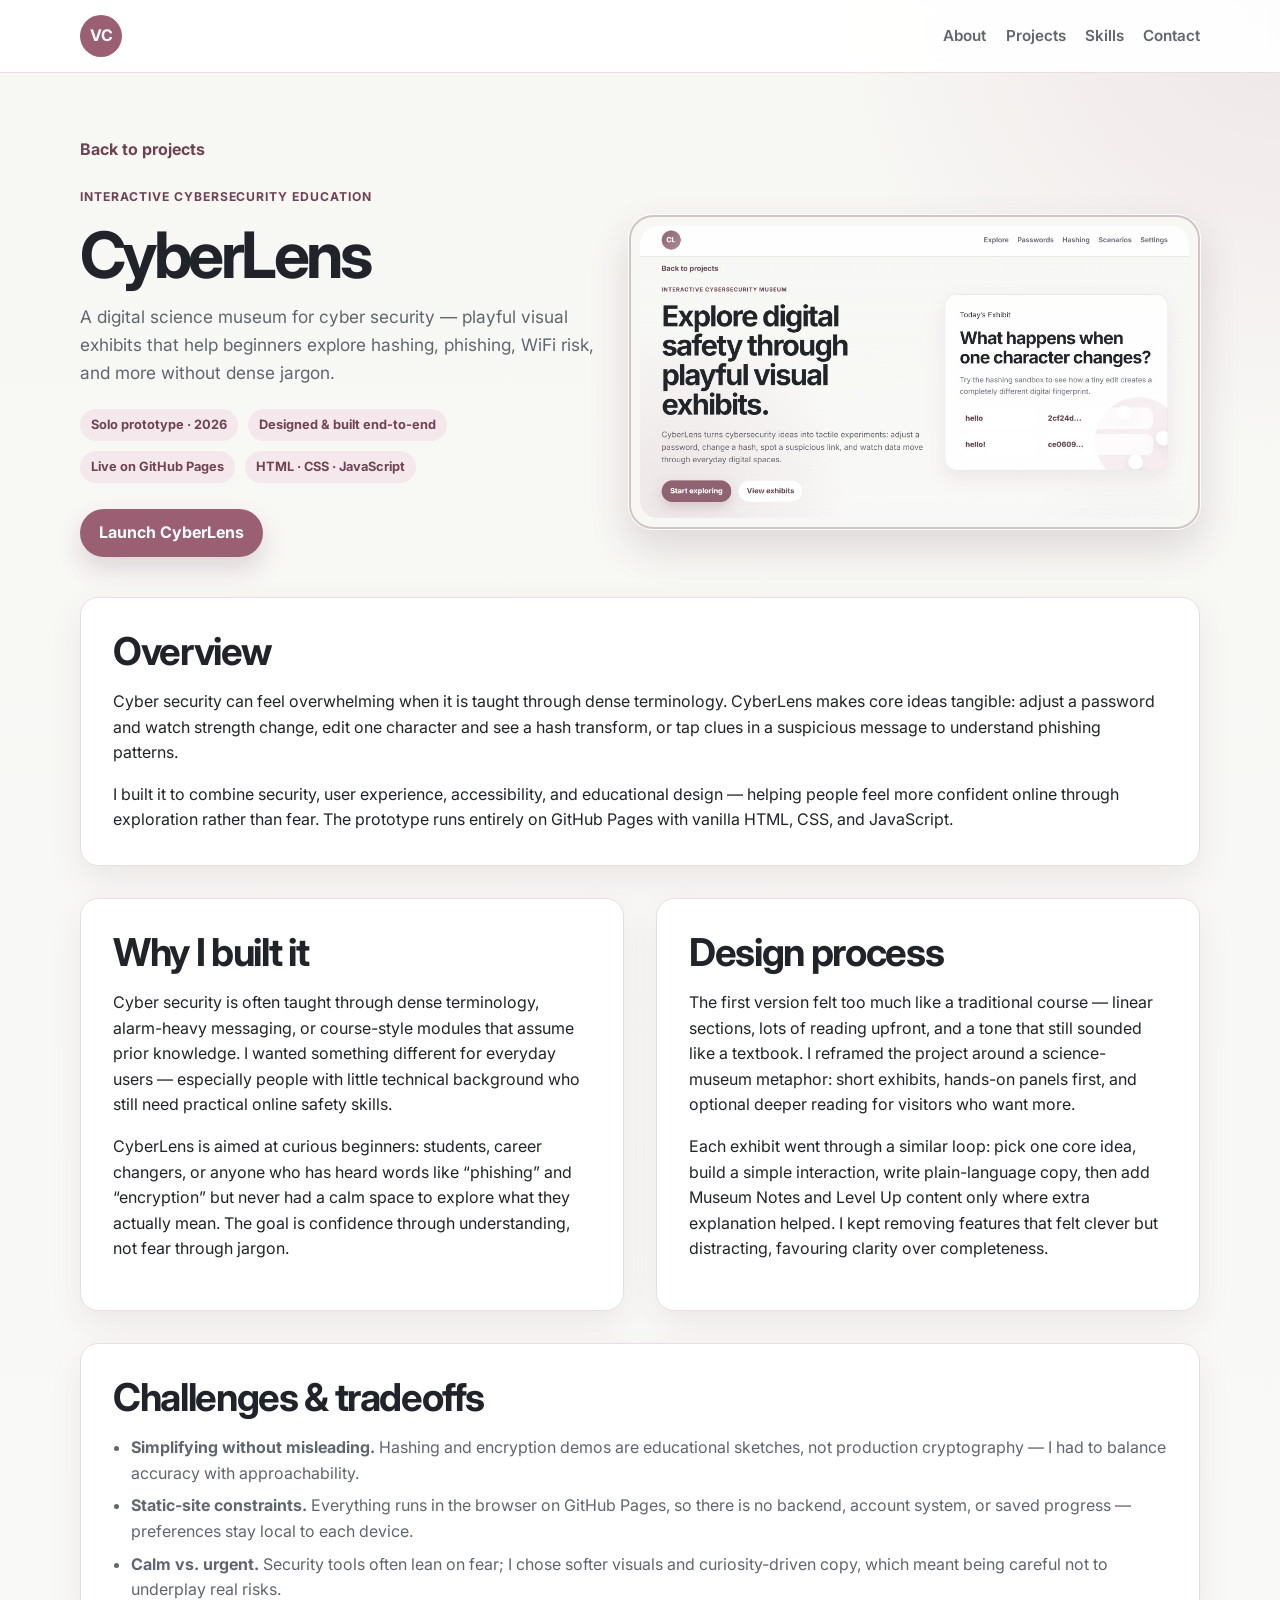
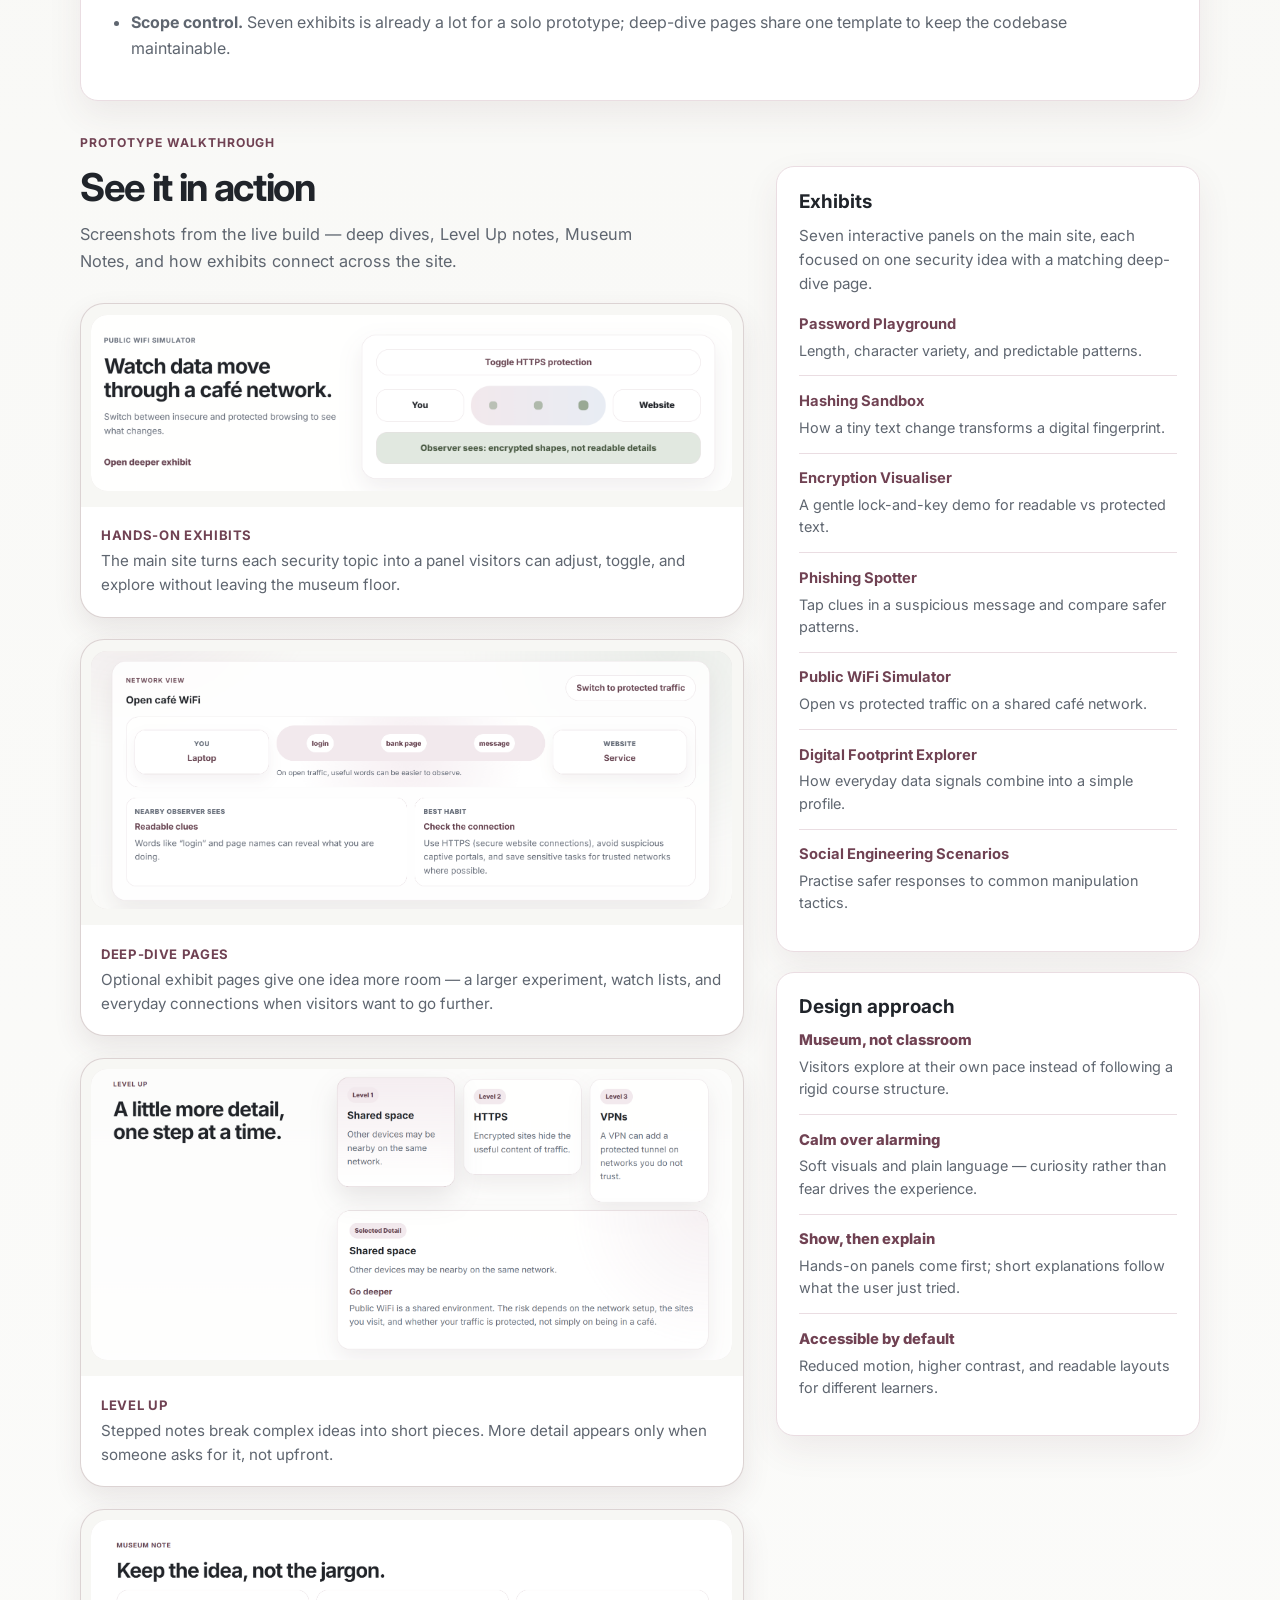
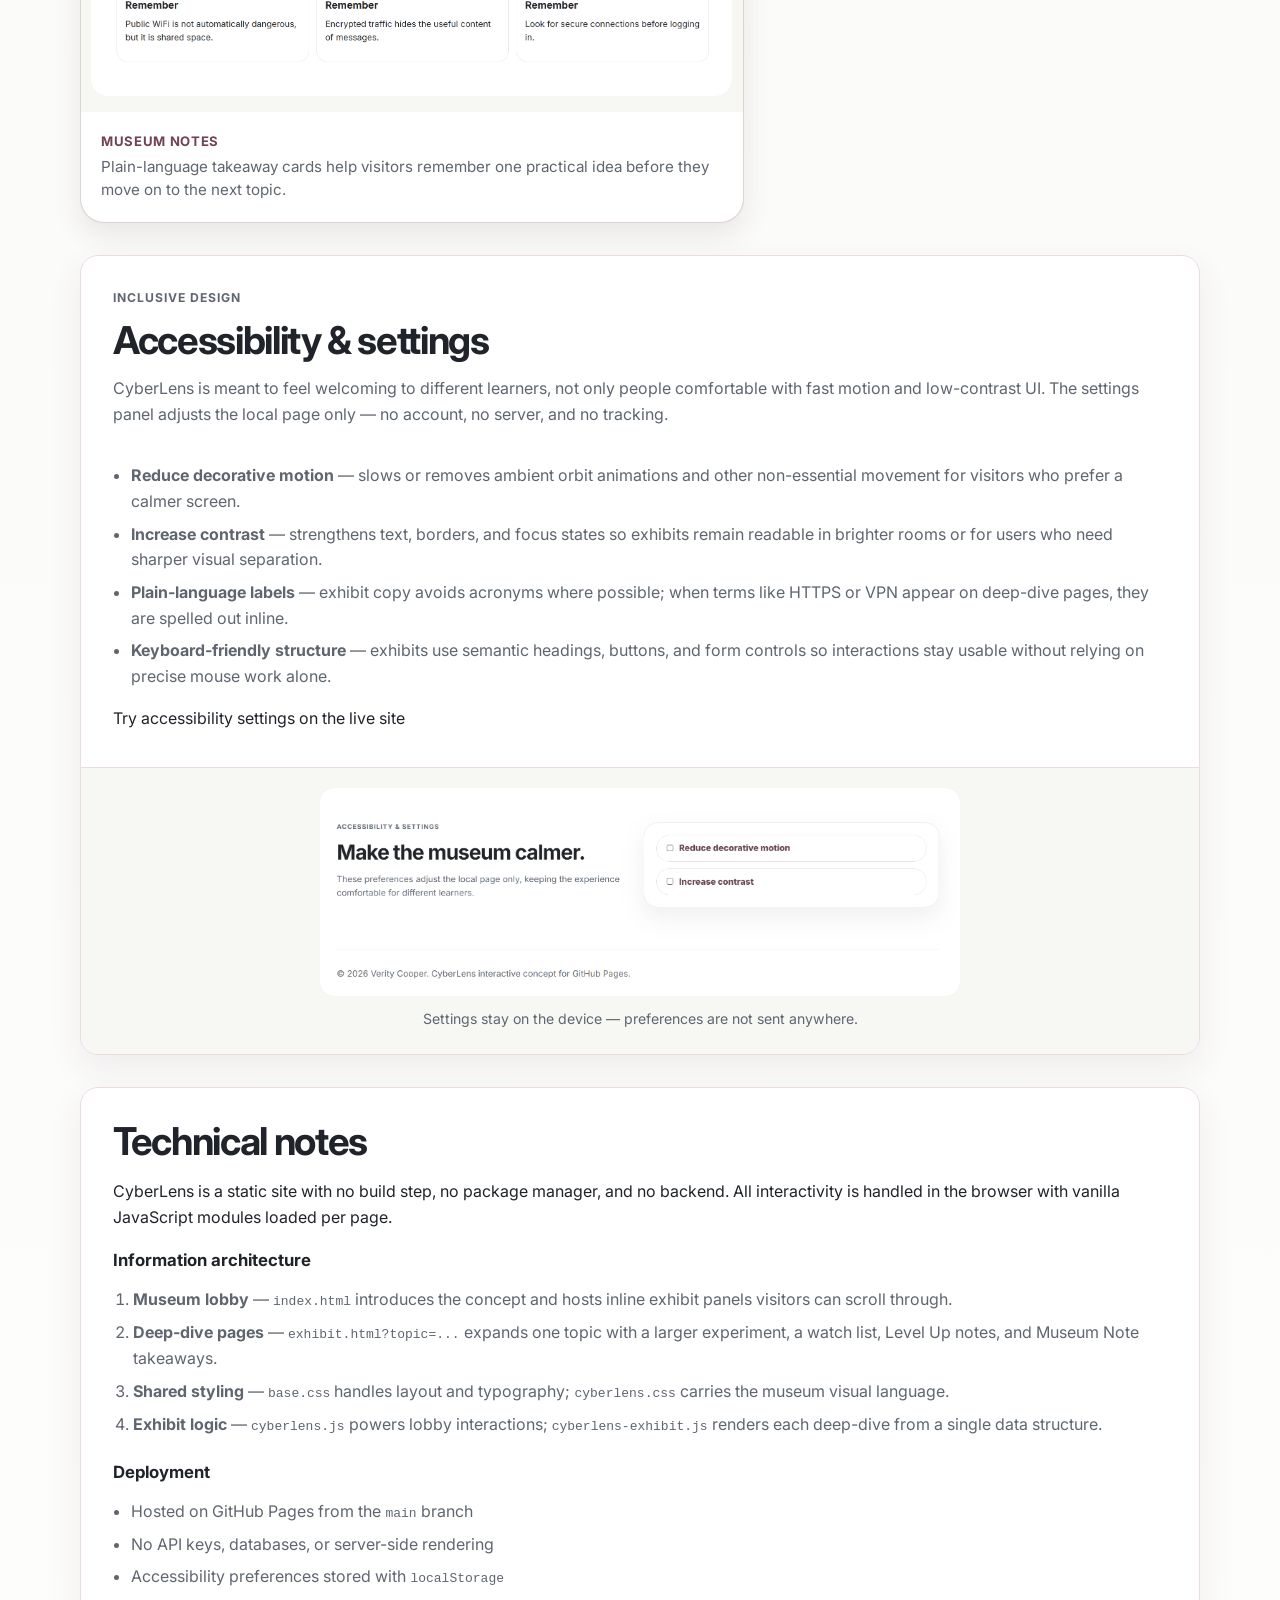
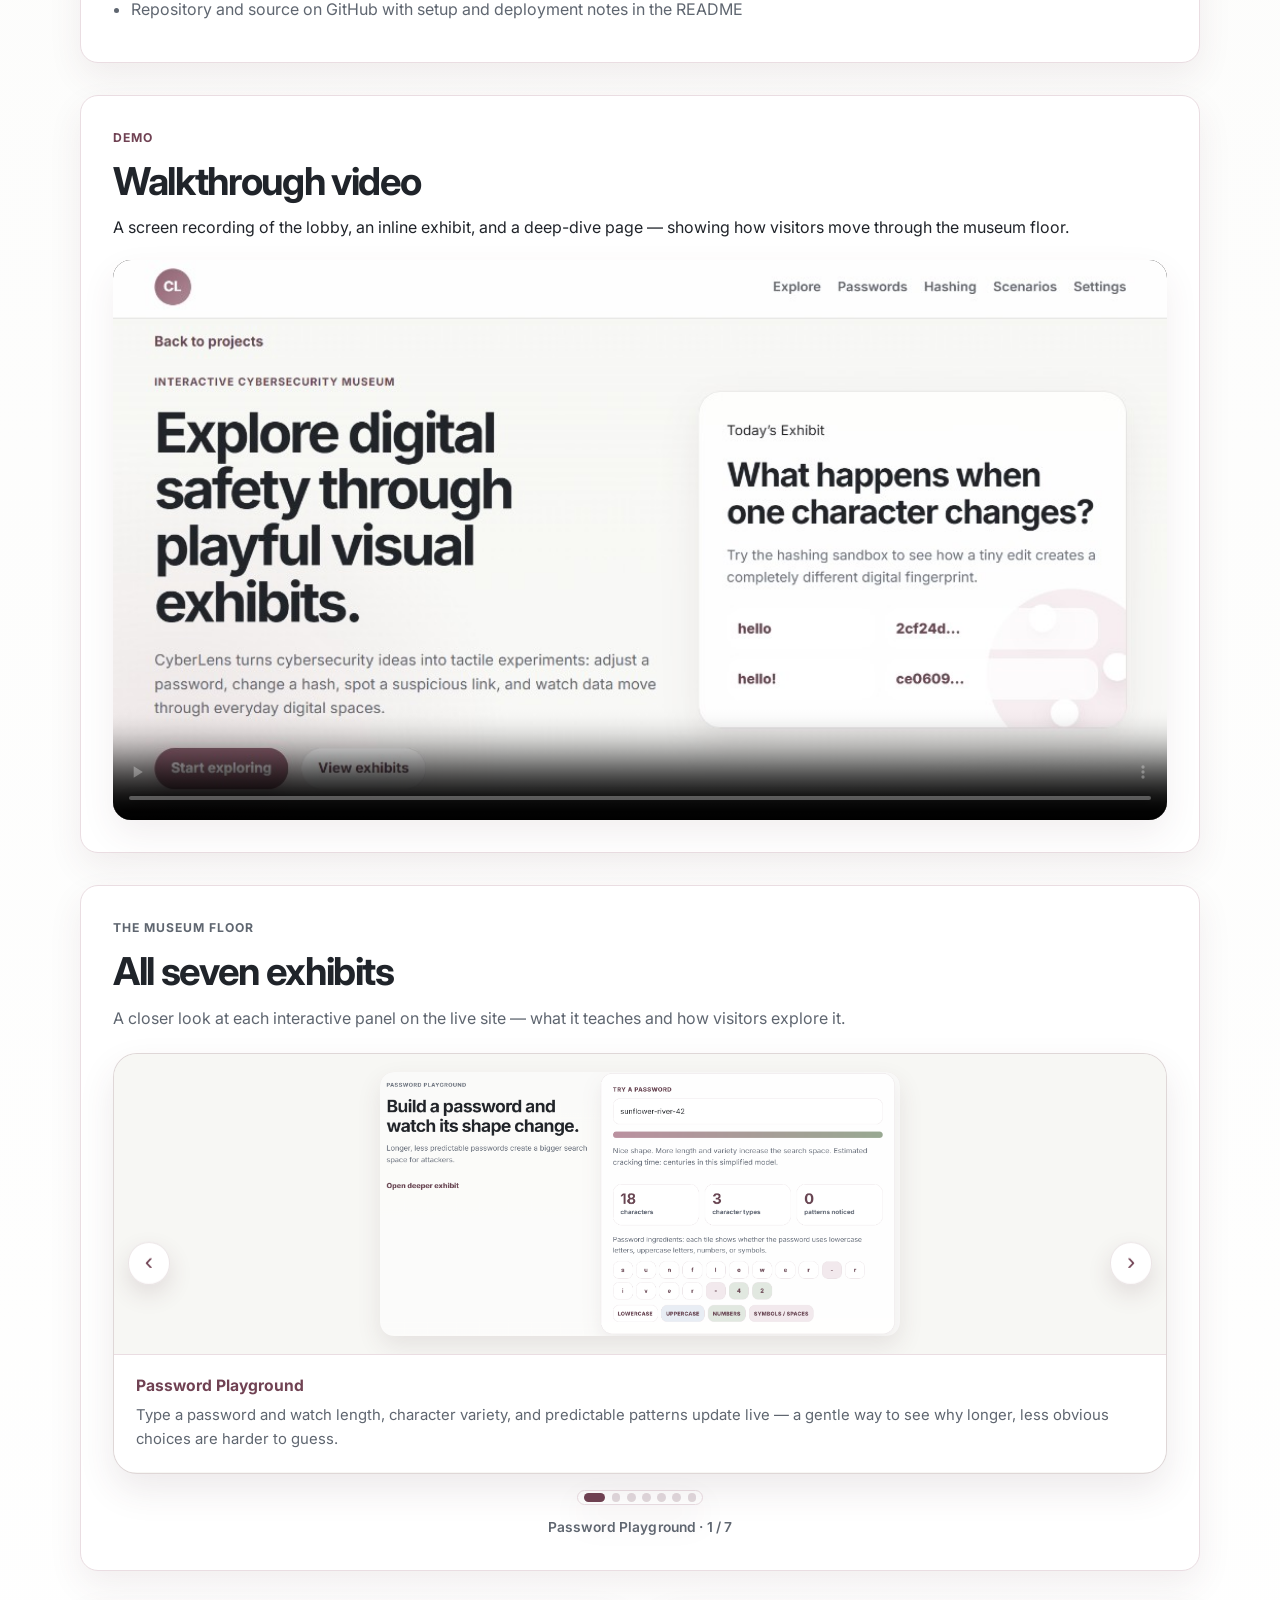
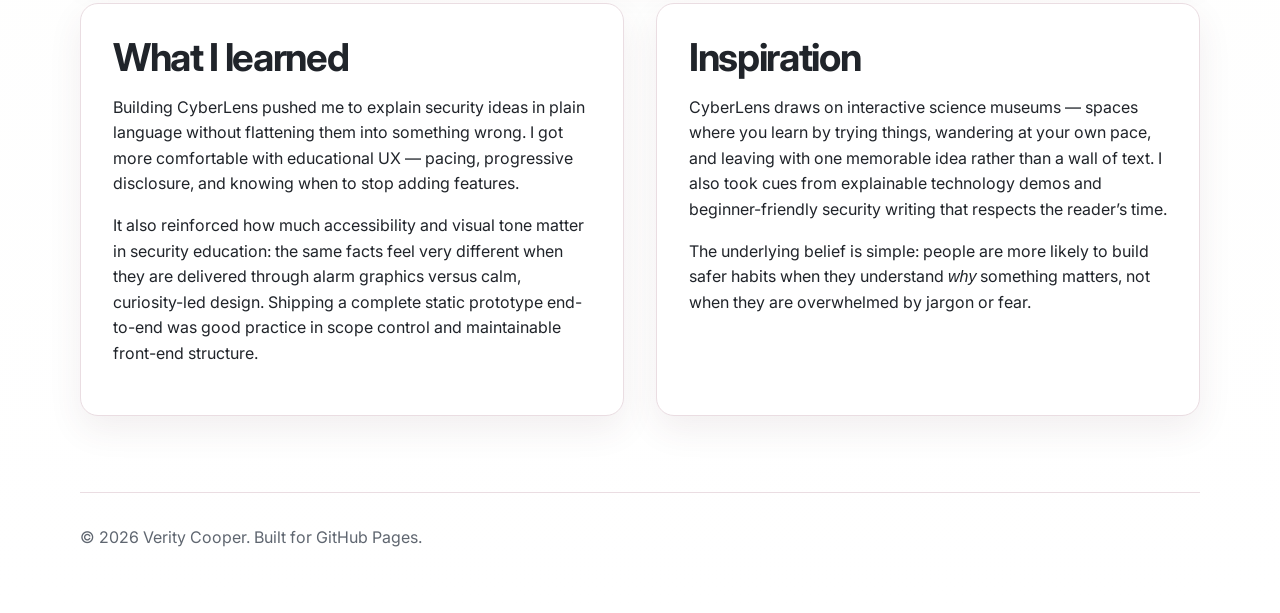
==== commit 5c1cc016: "Add exhibit carousel, walkthrough video, and case study layout polish" ====
--- a/projects/cyberlens.html
+++ b/projects/cyberlens.html
@@ -85,8 +85,9 @@
           </p>
         </article>
 
-        <article class="project-detail-card">
-          <h2>Why I built it</h2>
+        <div class="case-study-pair">
+          <article class="project-detail-card">
+            <h2>Why I built it</h2>
           <p>
             Cyber security is often taught through dense terminology, alarm-heavy
             messaging, or course-style modules that assume prior knowledge. I
@@ -100,10 +101,10 @@
             never had a calm space to explore what they actually mean. The goal
             is confidence through understanding, not fear through jargon.
           </p>
-        </article>
-
-        <article class="project-detail-card">
-          <h2>Design process</h2>
+          </article>
+
+          <article class="project-detail-card">
+            <h2>Design process</h2>
           <p>
             The first version felt too much like a traditional course — linear
             sections, lots of reading upfront, and a tone that still sounded
@@ -118,7 +119,8 @@
             kept removing features that felt clever but distracting, favouring
             clarity over completeness.
           </p>
-        </article>
+          </article>
+        </div>
 
         <article class="project-detail-card">
           <h2>Challenges &amp; tradeoffs</h2>
@@ -166,8 +168,10 @@
                     alt="Public WiFi Simulator exhibit showing HTTPS protection toggle"
                   />
                   <figcaption>
-                    <strong>Public WiFi Simulator</strong>
-                    Compare open and protected traffic on a shared network.
+                    <strong>Hands-on exhibits</strong>
+                    The main site turns each security topic into a panel visitors
+                    can adjust, toggle, and explore without leaving the museum
+                    floor.
                   </figcaption>
                 </figure>
 
@@ -177,9 +181,10 @@
                     alt="Deep-dive WiFi exhibit showing readable traffic on open café WiFi"
                   />
                   <figcaption>
-                    <strong>Go deeper</strong>
-                    See what a nearby observer might notice — and how HTTPS changes
-                    what is visible.
+                    <strong>Deep-dive pages</strong>
+                    Optional exhibit pages give one idea more room — a larger
+                    experiment, watch lists, and everyday connections when
+                    visitors want to go further.
                   </figcaption>
                 </figure>
 
@@ -190,7 +195,8 @@
                   />
                   <figcaption>
                     <strong>Level Up</strong>
-                    Concepts broken into short steps, with more detail on demand.
+                    Stepped notes break complex ideas into short pieces. More
+                    detail appears only when someone asks for it, not upfront.
                   </figcaption>
                 </figure>
 
@@ -201,7 +207,8 @@
                   />
                   <figcaption>
                     <strong>Museum Notes</strong>
-                    Jargon-free takeaways visitors can remember after each exhibit.
+                    Plain-language takeaway cards help visitors remember one
+                    practical idea before they move on to the next topic.
                   </figcaption>
                 </figure>
               </div>
@@ -438,45 +445,194 @@
           </ul>
         </article>
 
-        <!--
-          Walkthrough video — when your recording is ready, replace the
-          placeholder below with one of these options:
-
-          Option A — self-hosted MP4 (save to videos/cyberlens-walkthrough.mp4):
-          <video class="case-study-video-player" controls playsinline poster="../images/cyberlens/hero.png">
+        <article class="project-detail-card case-study-video">
+          <p class="eyebrow">Demo</p>
+          <h2>Walkthrough video</h2>
+          <p>
+            A screen recording of the lobby, an inline exhibit, and a deep-dive
+            page — showing how visitors move through the museum floor.
+          </p>
+          <video
+            class="case-study-video-player"
+            controls
+            playsinline
+            preload="metadata"
+            poster="../images/cyberlens/hero.png"
+          >
             <source src="../videos/cyberlens-walkthrough.mp4" type="video/mp4" />
             Your browser does not support embedded video.
           </video>
-
-          Option B — YouTube embed:
-          <iframe
-            class="case-study-video-embed"
-            src="https://www.youtube.com/embed/YOUR_VIDEO_ID"
-            title="CyberLens walkthrough"
-            allow="accelerometer; autoplay; clipboard-write; encrypted-media; gyroscope; picture-in-picture"
-            allowfullscreen
-            loading="lazy"
-          ></iframe>
-        -->
-        <article class="project-detail-card case-study-video">
-          <p class="eyebrow">Demo</p>
-          <h2>Walkthrough video</h2>
-          <p>
-            A short screen recording will go here — ideally 30–60 seconds showing
-            a visitor moving through the lobby, trying an exhibit, and opening a
-            deep-dive page.
-          </p>
-          <div class="case-study-video-frame media-placeholder">
+        </article>
+
+        <section
+          class="project-detail-card case-study-exhibit-carousel"
+          aria-labelledby="exhibit-carousel-heading"
+        >
+          <header class="exhibit-carousel-heading">
+            <p class="eyebrow">The museum floor</p>
+            <h2 id="exhibit-carousel-heading">All seven exhibits</h2>
             <p>
-              Video coming soon. Record your screen, export as MP4, then swap this
-              placeholder for a <code>&lt;video&gt;</code> or YouTube embed — see
-              the HTML comment above this section for copy-paste examples.
+              A closer look at each interactive panel on the live site — what it
+              teaches and how visitors explore it.
             </p>
+          </header>
+
+          <div class="exhibit-carousel" data-exhibit-carousel tabindex="0">
+            <div class="exhibit-carousel-viewport">
+              <button
+                class="exhibit-carousel-nav"
+                type="button"
+                data-carousel-prev
+                aria-label="Previous exhibit"
+              >
+                <span aria-hidden="true">‹</span>
+              </button>
+
+              <div class="exhibit-carousel-track" data-carousel-track>
+                <figure class="exhibit-carousel-slide" data-carousel-slide>
+                  <div class="exhibit-carousel-visual">
+                    <img
+                      src="../images/cyberlens/exhibits/password-playground.png"
+                      alt="Password Playground exhibit showing live password strength feedback"
+                    />
+                  </div>
+                  <figcaption>
+                    <strong>Password Playground</strong>
+                    <p>
+                      Type a password and watch length, character variety, and
+                      predictable patterns update live — a gentle way to see why
+                      longer, less obvious choices are harder to guess.
+                    </p>
+                  </figcaption>
+                </figure>
+
+                <figure class="exhibit-carousel-slide" data-carousel-slide>
+                  <div class="exhibit-carousel-visual">
+                    <img
+                      src="../images/cyberlens/exhibits/hashing-sandbox.png"
+                      alt="Hashing Sandbox exhibit comparing two hash outputs"
+                    />
+                  </div>
+                  <figcaption>
+                    <strong>Hashing Sandbox</strong>
+                    <p>
+                      Change a single character and compare two hashes side by
+                      side. The exhibit shows how tiny edits create completely
+                      different digital fingerprints.
+                    </p>
+                  </figcaption>
+                </figure>
+
+                <figure class="exhibit-carousel-slide" data-carousel-slide>
+                  <div class="exhibit-carousel-visual">
+                    <img
+                      src="../images/cyberlens/exhibits/encryption-visualiser.png"
+                      alt="Encryption Visualiser exhibit with letter-shift ciphertext output"
+                    />
+                  </div>
+                  <figcaption>
+                    <strong>Encryption Visualiser</strong>
+                    <p>
+                      Shift letters with a key to turn readable text into
+                      protected ciphertext — a simple lock-and-key demo without
+                      heavy maths.
+                    </p>
+                  </figcaption>
+                </figure>
+
+                <figure class="exhibit-carousel-slide" data-carousel-slide>
+                  <div class="exhibit-carousel-visual">
+                    <img
+                      src="../images/cyberlens/exhibits/phishing-spotter.png"
+                      alt="Phishing Spotter exhibit with a suspicious email comparison"
+                    />
+                  </div>
+                  <figcaption>
+                    <strong>Phishing Spotter</strong>
+                    <p>
+                      Tap clues inside a suspicious message and compare it with
+                      safer patterns — urgency, odd links, and impersonation made
+                      visible.
+                    </p>
+                  </figcaption>
+                </figure>
+
+                <figure class="exhibit-carousel-slide" data-carousel-slide>
+                  <div class="exhibit-carousel-visual">
+                    <img
+                      src="../images/cyberlens/exhibits/public-wifi-simulator.png"
+                      alt="Public WiFi Simulator exhibit on the CyberLens main site"
+                    />
+                  </div>
+                  <figcaption>
+                    <strong>Public WiFi Simulator</strong>
+                    <p>
+                      Toggle open vs protected traffic on a shared café network
+                      and see what changes for a nearby observer when HTTPS is
+                      switched on.
+                    </p>
+                  </figcaption>
+                </figure>
+
+                <figure class="exhibit-carousel-slide" data-carousel-slide>
+                  <div class="exhibit-carousel-visual">
+                    <img
+                      src="../images/cyberlens/exhibits/digital-footprint.png"
+                      alt="Digital Footprint Explorer exhibit layering profile signals"
+                    />
+                  </div>
+                  <figcaption>
+                    <strong>Digital Footprint Explorer</strong>
+                    <p>
+                      Layer everyday signals — location habits, interests,
+                      purchases — and watch them combine into a simple profile
+                      visitors might not expect.
+                    </p>
+                  </figcaption>
+                </figure>
+
+                <figure class="exhibit-carousel-slide" data-carousel-slide>
+                  <div class="exhibit-carousel-visual">
+                    <img
+                      src="../images/cyberlens/exhibits/social-engineering.png"
+                      alt="Social Engineering Scenarios exhibit with response choices"
+                    />
+                  </div>
+                  <figcaption>
+                    <strong>Social Engineering Scenarios</strong>
+                    <p>
+                      Choose how to respond to common manipulation tactics and
+                      compare safer pauses — practise before a real nudge arrives.
+                    </p>
+                  </figcaption>
+                </figure>
+              </div>
+
+              <button
+                class="exhibit-carousel-nav"
+                type="button"
+                data-carousel-next
+                aria-label="Next exhibit"
+              >
+                <span aria-hidden="true">›</span>
+              </button>
+            </div>
+
+            <div class="exhibit-carousel-footer">
+              <div
+                class="exhibit-carousel-dots"
+                data-carousel-dots
+                role="tablist"
+                aria-label="Exhibit slides"
+              ></div>
+              <p class="exhibit-carousel-status" data-carousel-status aria-live="polite"></p>
+            </div>
           </div>
-        </article>
-
-        <article class="project-detail-card">
-          <h2>What I learned</h2>
+        </section>
+
+        <div class="case-study-pair">
+          <article class="project-detail-card">
+            <h2>What I learned</h2>
           <p>
             Building CyberLens pushed me to explain security ideas in plain
             language without flattening them into something wrong. I got more
@@ -490,10 +646,10 @@
             Shipping a complete static prototype end-to-end was good practice in
             scope control and maintainable front-end structure.
           </p>
-        </article>
-
-        <article class="project-detail-card">
-          <h2>Inspiration</h2>
+          </article>
+
+          <article class="project-detail-card">
+            <h2>Inspiration</h2>
           <p>
             CyberLens draws on interactive science museums — spaces where you
             learn by trying things, wandering at your own pace, and leaving with
@@ -506,12 +662,14 @@
             habits when they understand <em>why</em> something matters, not when
             they are overwhelmed by jargon or fear.
           </p>
-        </article>
+          </article>
+        </div>
       </section>
     </main>
 
     <footer class="footer">
       <p>© 2026 Verity Cooper. Built for GitHub Pages.</p>
     </footer>
+    <script src="../js/cyberlens-carousel.js"></script>
   </body>
 </html>
--- a/styles.css
+++ b/styles.css
@@ -467,6 +467,17 @@
   padding-top: 0;
 }
 
+.cyberlens-case-study .case-study-pair {
+  display: grid;
+  grid-template-columns: repeat(2, minmax(0, 1fr));
+  gap: 2rem;
+  align-items: start;
+}
+
+.cyberlens-case-study .case-study-pair .project-detail-card {
+  height: 100%;
+}
+
 .cyberlens-case-study .case-study-overview p:last-child {
   margin-bottom: 0;
 }
@@ -599,6 +610,202 @@
   text-transform: uppercase;
 }
 
+.cyberlens-case-study .case-study-exhibit-carousel {
+  display: grid;
+  gap: 1.35rem;
+}
+
+.cyberlens-case-study .exhibit-carousel-heading .eyebrow {
+  margin-bottom: 0.75rem;
+}
+
+.cyberlens-case-study .exhibit-carousel-heading h2 {
+  margin-bottom: 0.75rem;
+}
+
+.cyberlens-case-study .exhibit-carousel-heading p {
+  margin-bottom: 0;
+  color: var(--muted);
+  line-height: 1.65;
+}
+
+.cyberlens-case-study .exhibit-carousel {
+  display: grid;
+  gap: 1rem;
+}
+
+.cyberlens-case-study .exhibit-carousel:focus {
+  outline: none;
+}
+
+.cyberlens-case-study .exhibit-carousel:focus-visible .exhibit-carousel-viewport {
+  outline: 2px solid var(--accent-muted);
+  outline-offset: 4px;
+}
+
+.cyberlens-case-study .exhibit-carousel-viewport {
+  position: relative;
+  overflow: hidden;
+  border: 1px solid rgba(112, 66, 83, 0.18);
+  border-radius: 24px;
+  background: var(--bg);
+  box-shadow: 0 16px 36px rgba(83, 52, 63, 0.1);
+}
+
+.cyberlens-case-study .exhibit-carousel-track {
+  display: flex;
+  transition: transform 0.36s cubic-bezier(0.4, 0, 0.2, 1);
+  will-change: transform;
+}
+
+.cyberlens-case-study .exhibit-carousel-slide {
+  display: grid;
+  grid-template-rows: auto 1fr;
+  flex: 0 0 100%;
+  margin: 0;
+  min-width: 0;
+}
+
+.cyberlens-case-study .exhibit-carousel-visual {
+  display: flex;
+  align-items: center;
+  justify-content: center;
+  height: clamp(220px, 36vw, 300px);
+  padding: 1.1rem 3.25rem;
+  background: var(--bg);
+}
+
+.cyberlens-case-study .exhibit-carousel-visual img {
+  display: block;
+  width: auto;
+  height: auto;
+  max-width: 100%;
+  max-height: 100%;
+  margin: 0 auto;
+  border: 0;
+  border-radius: 14px;
+  object-fit: contain;
+  object-position: center;
+  box-shadow:
+    0 10px 24px rgba(83, 52, 63, 0.1),
+    inset 0 0 0 1px rgba(112, 66, 83, 0.1);
+}
+
+.cyberlens-case-study .exhibit-carousel-slide figcaption {
+  padding: 1.1rem 1.35rem 1.3rem;
+  background: var(--card);
+  border-top: 1px solid var(--line);
+}
+
+.cyberlens-case-study .exhibit-carousel-slide figcaption strong {
+  display: block;
+  margin-bottom: 0.4rem;
+  color: var(--accent-strong);
+  font-size: 0.98rem;
+}
+
+.cyberlens-case-study .exhibit-carousel-slide figcaption p {
+  margin: 0;
+  color: var(--muted);
+  font-size: 0.93rem;
+  line-height: 1.6;
+}
+
+.cyberlens-case-study .exhibit-carousel-nav {
+  position: absolute;
+  top: 50%;
+  z-index: 2;
+  display: inline-flex;
+  align-items: center;
+  justify-content: center;
+  width: 2.65rem;
+  height: 2.65rem;
+  padding: 0;
+  border: 1px solid rgba(112, 66, 83, 0.14);
+  border-radius: 999px;
+  background: rgba(255, 255, 255, 0.94);
+  color: var(--accent-strong);
+  font-size: 1.55rem;
+  line-height: 1;
+  cursor: pointer;
+  transform: translateY(-50%);
+  box-shadow: 0 10px 24px rgba(83, 52, 63, 0.14);
+  backdrop-filter: blur(8px);
+  transition:
+    transform 0.18s ease,
+    border-color 0.18s ease,
+    color 0.18s ease,
+    box-shadow 0.18s ease;
+}
+
+.cyberlens-case-study .exhibit-carousel-nav span {
+  display: block;
+  margin-top: -0.12rem;
+}
+
+.cyberlens-case-study .exhibit-carousel-nav:hover {
+  border-color: rgba(112, 66, 83, 0.28);
+  color: var(--accent);
+  box-shadow: 0 14px 28px rgba(83, 52, 63, 0.16);
+}
+
+.cyberlens-case-study .exhibit-carousel-nav:active {
+  transform: translateY(-50%) scale(0.96);
+}
+
+.cyberlens-case-study [data-carousel-prev] {
+  left: 0.85rem;
+}
+
+.cyberlens-case-study [data-carousel-next] {
+  right: 0.85rem;
+}
+
+.cyberlens-case-study .exhibit-carousel-footer {
+  display: grid;
+  gap: 0.65rem;
+  justify-items: center;
+}
+
+.cyberlens-case-study .exhibit-carousel-dots {
+  display: flex;
+  flex-wrap: wrap;
+  justify-content: center;
+  gap: 0.4rem;
+  padding: 0.15rem 0.35rem;
+  border-radius: 999px;
+  background: rgba(255, 255, 255, 0.72);
+  border: 1px solid var(--line);
+  box-shadow: var(--shadow);
+}
+
+.cyberlens-case-study .exhibit-carousel-dot {
+  width: 0.55rem;
+  height: 0.55rem;
+  padding: 0;
+  border: 0;
+  border-radius: 999px;
+  background: rgba(112, 66, 83, 0.2);
+  cursor: pointer;
+  transition:
+    width 0.22s ease,
+    background-color 0.22s ease;
+}
+
+.cyberlens-case-study .exhibit-carousel-dot[aria-selected="true"] {
+  width: 1.35rem;
+  background: var(--accent-strong);
+}
+
+.cyberlens-case-study .exhibit-carousel-status {
+  margin: 0;
+  color: var(--muted);
+  font-size: 0.86rem;
+  font-weight: 600;
+  letter-spacing: 0.01em;
+  text-align: center;
+}
+
 .cyberlens-case-study .context-detail-list dt a {
   color: var(--accent-strong);
   text-decoration: none;
@@ -781,7 +988,8 @@
   }
 
   .cyberlens-case-study .case-study-hero-grid,
-  .cyberlens-case-study .case-study-split {
+  .cyberlens-case-study .case-study-split,
+  .cyberlens-case-study .case-study-pair {
     grid-template-columns: 1fr;
   }
 
@@ -820,4 +1028,23 @@
   .cyberlens-case-study .sidebar-actions .button {
     width: 100%;
   }
-}
+
+  .cyberlens-case-study .exhibit-carousel-visual {
+    height: clamp(200px, 52vw, 260px);
+    padding: 0.9rem 2.65rem;
+  }
+
+  .cyberlens-case-study .exhibit-carousel-nav {
+    width: 2.35rem;
+    height: 2.35rem;
+    font-size: 1.35rem;
+  }
+
+  .cyberlens-case-study [data-carousel-prev] {
+    left: 0.55rem;
+  }
+
+  .cyberlens-case-study [data-carousel-next] {
+    right: 0.55rem;
+  }
+}
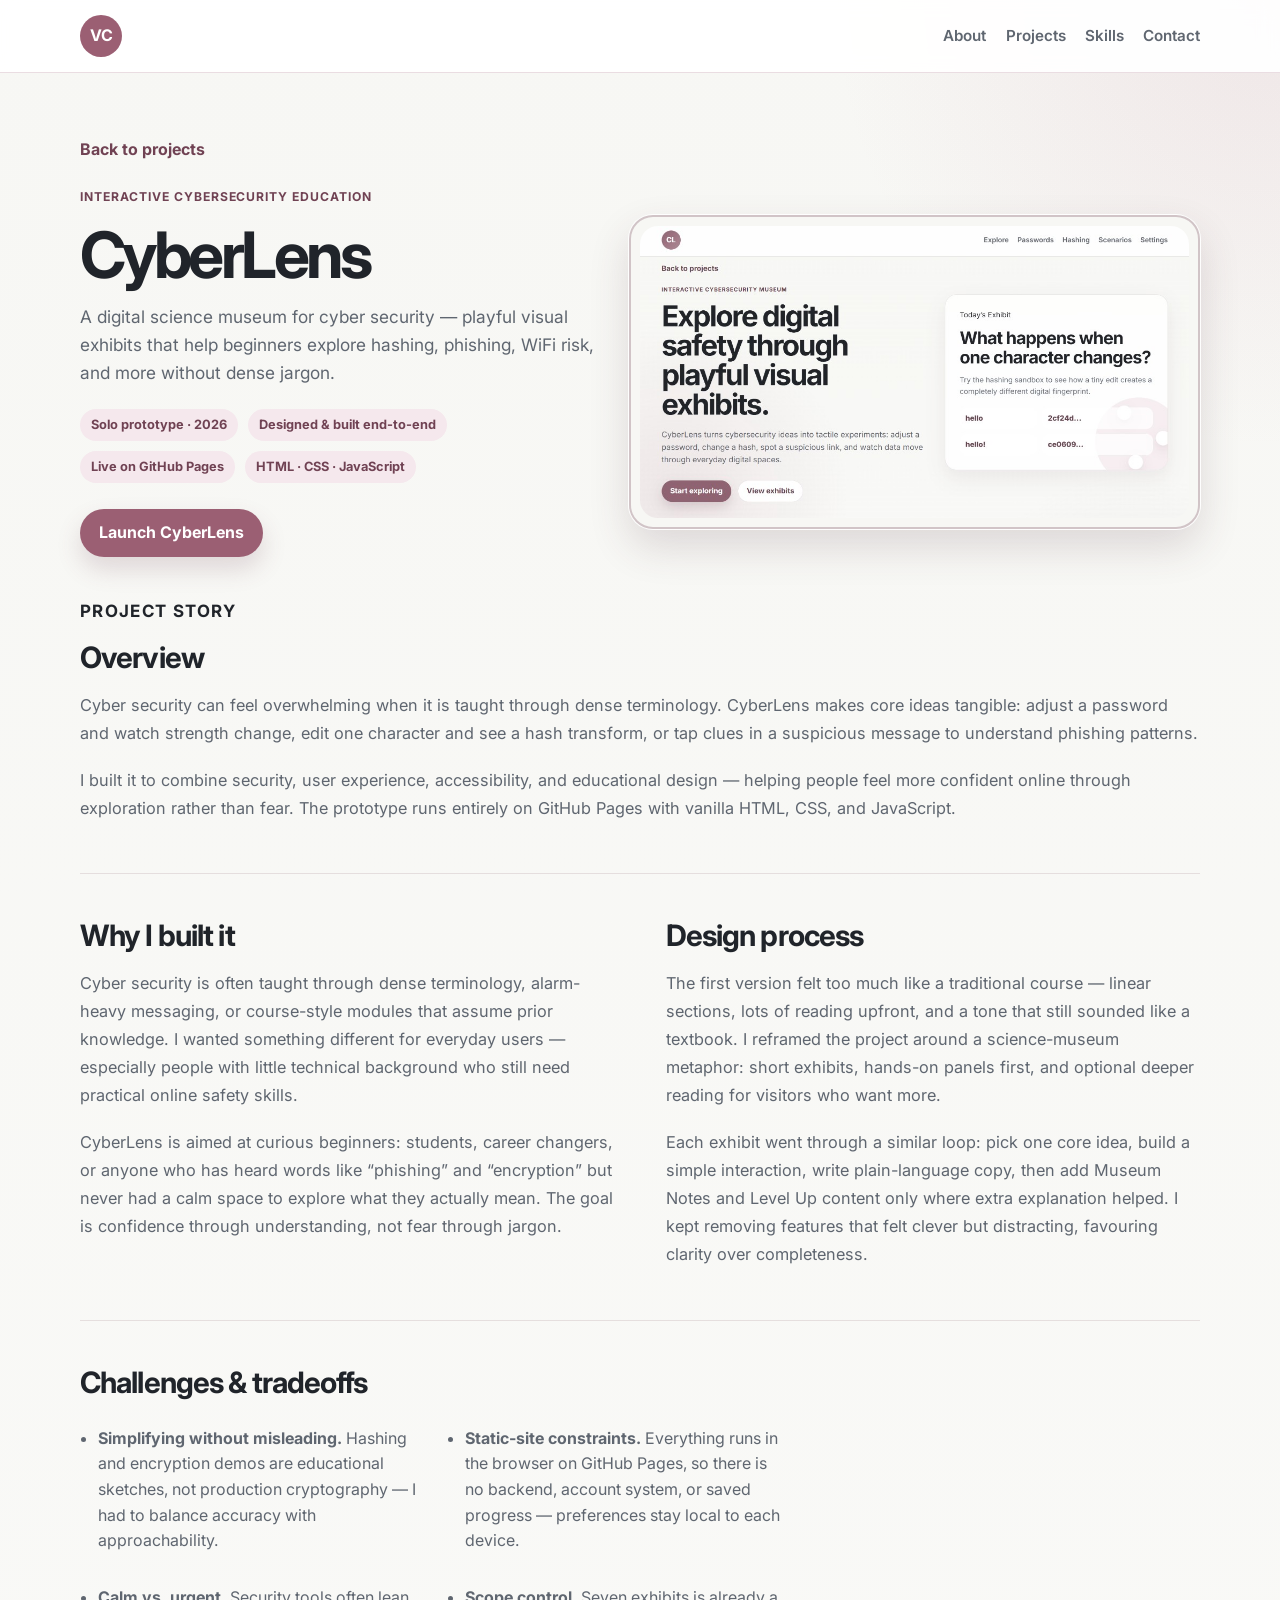
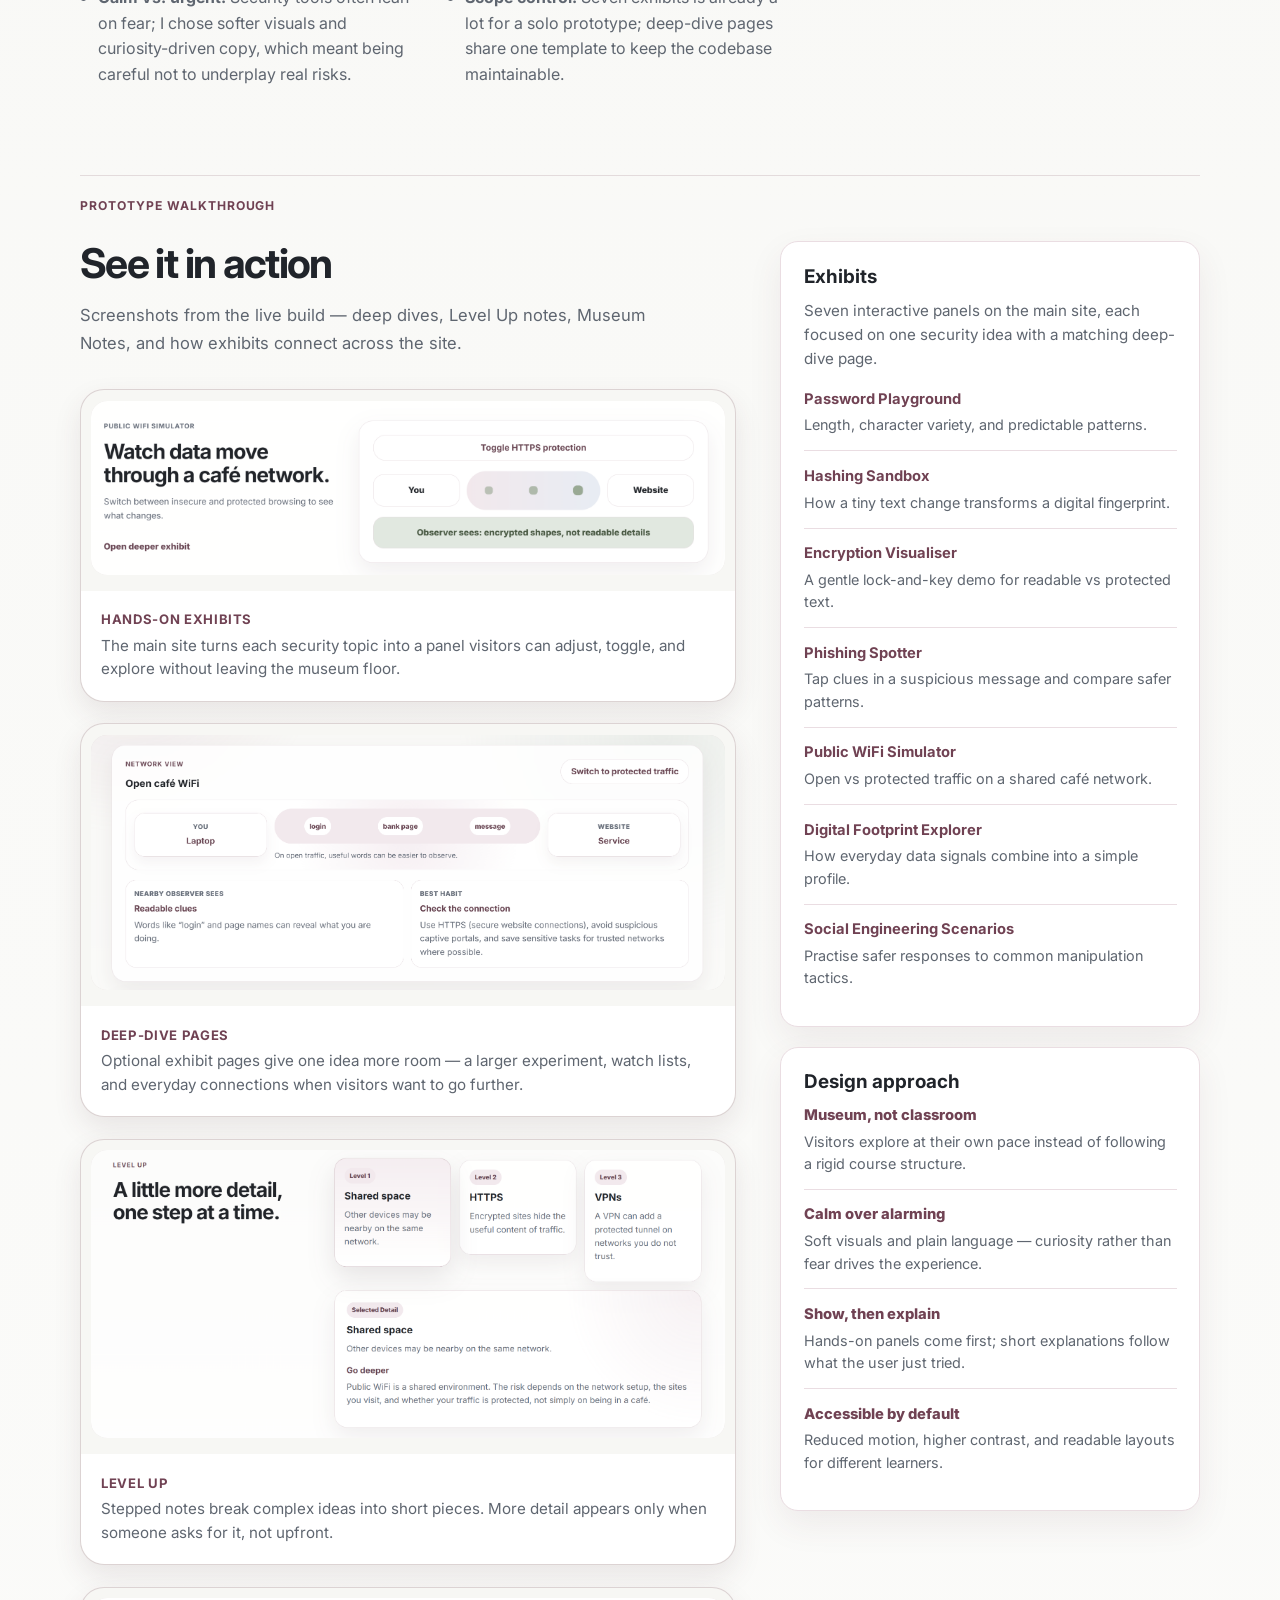
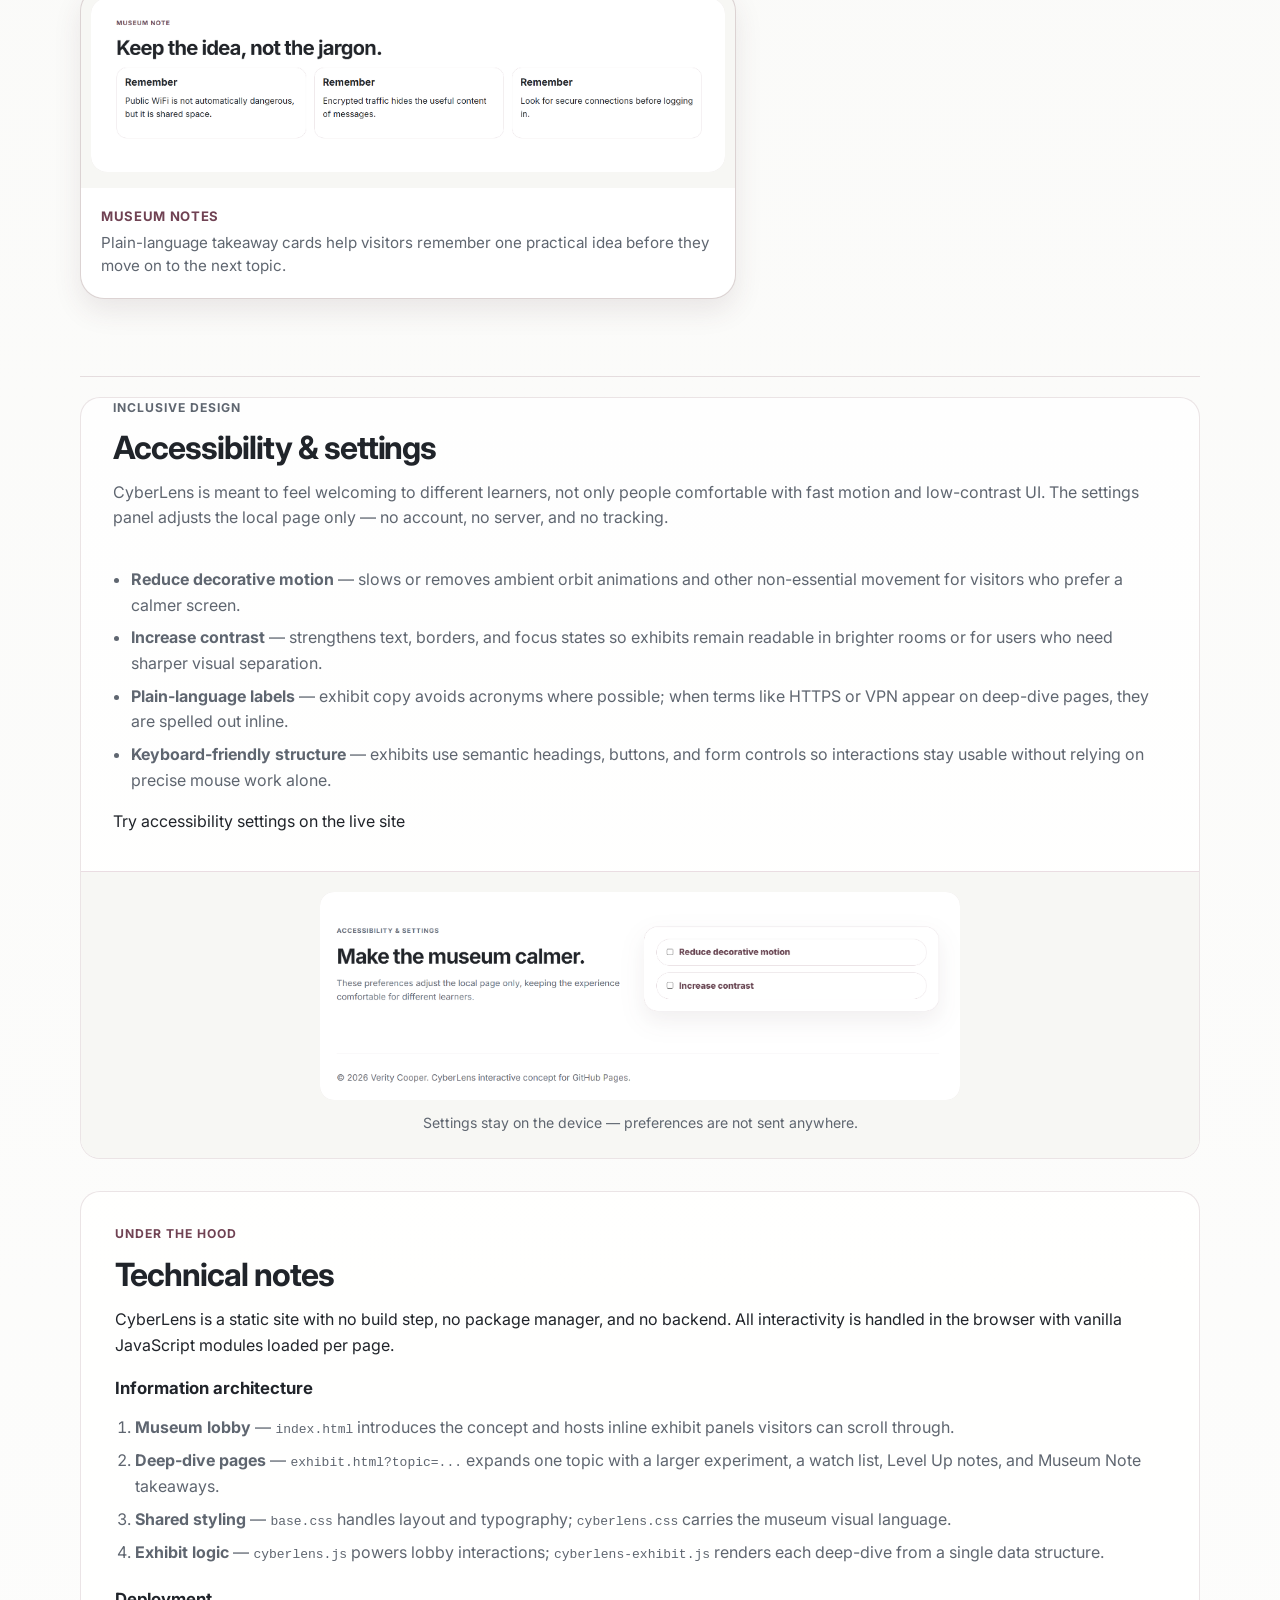
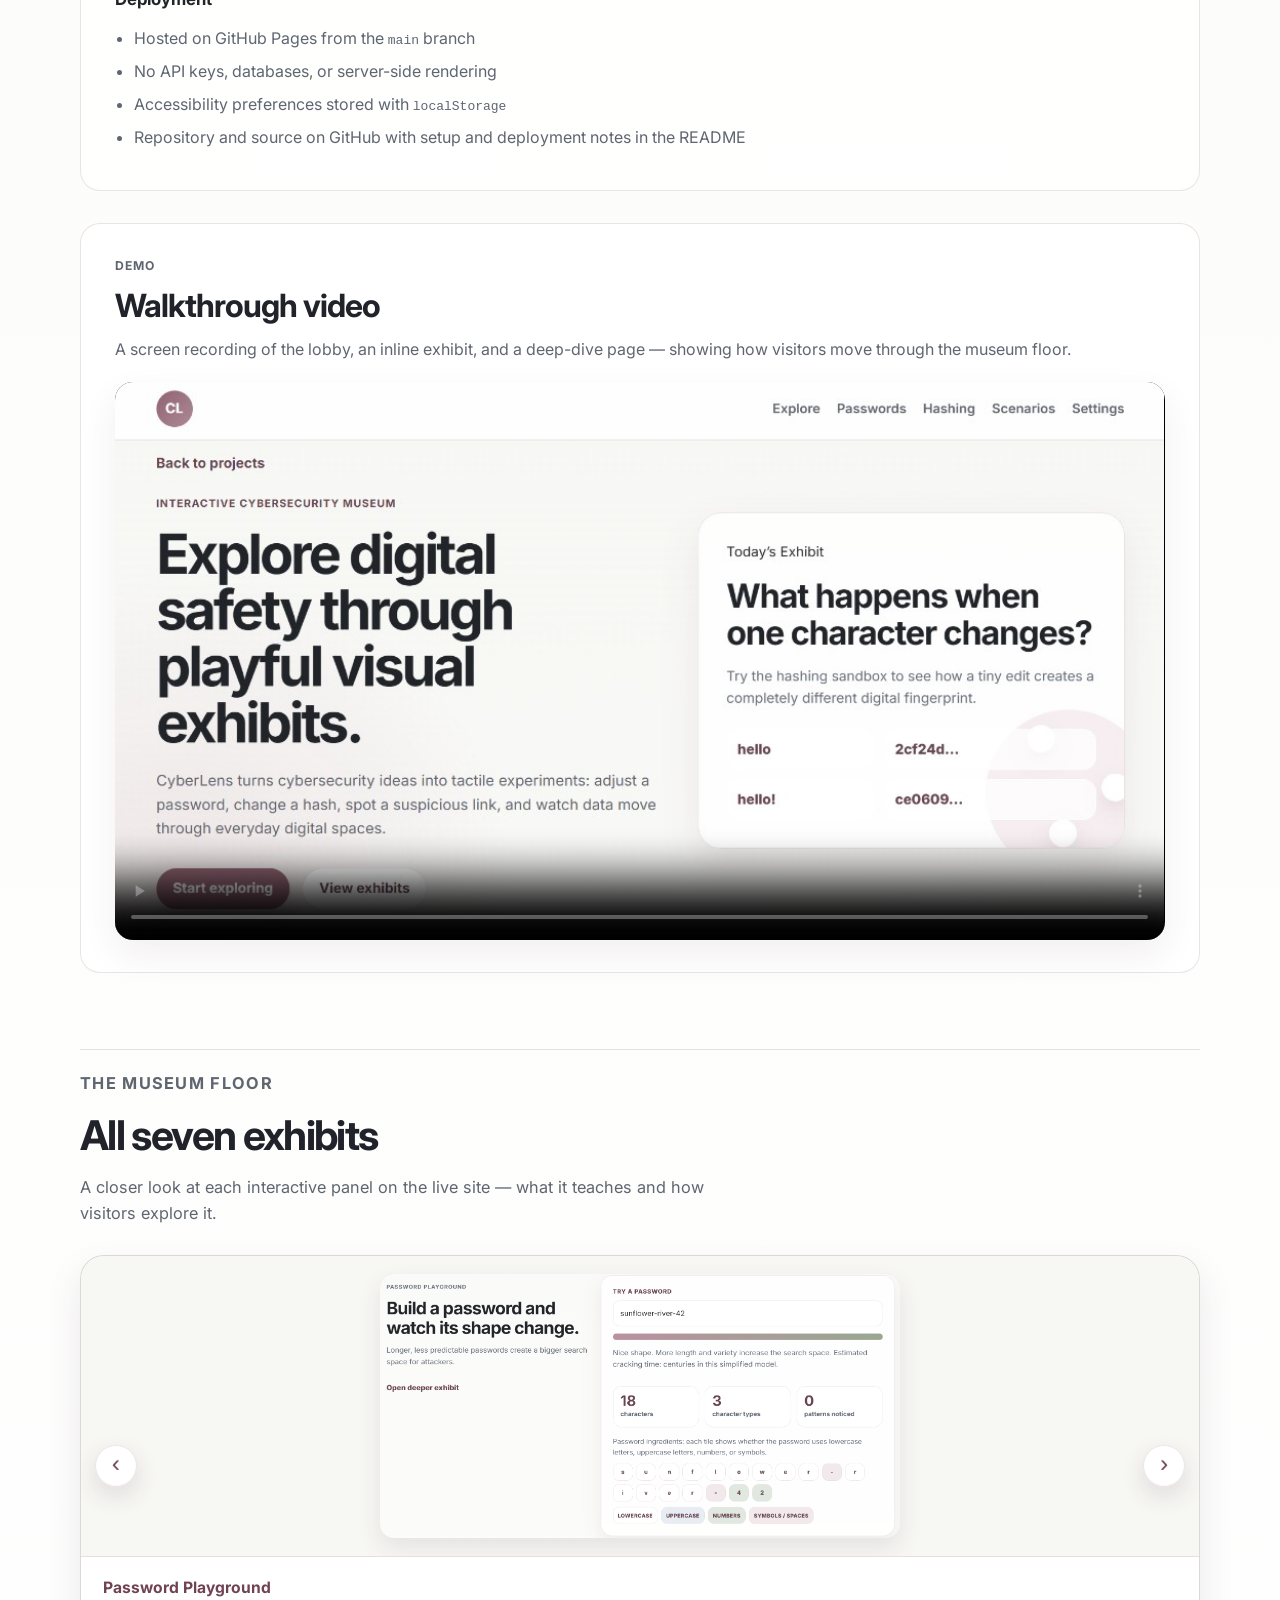
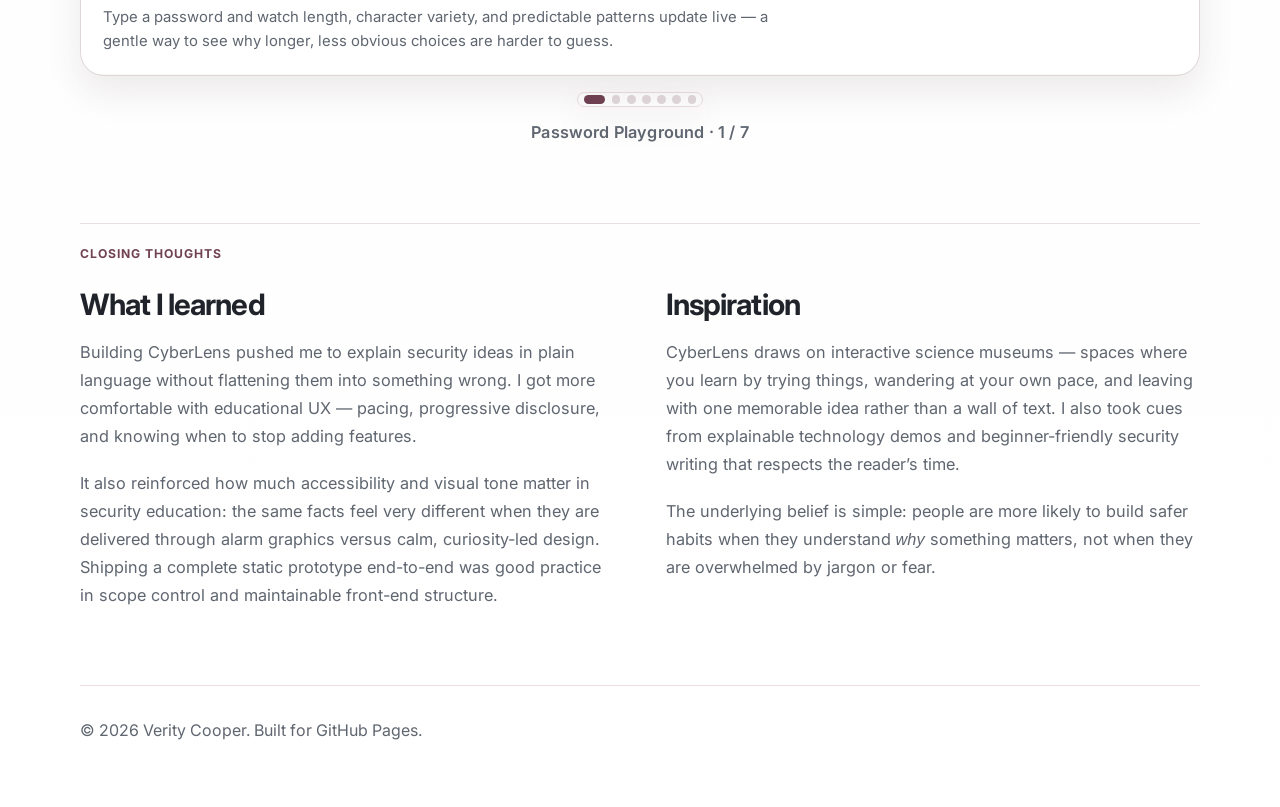
==== commit 091bc3bc: "Refine CyberLens case study layout with clearer hierarchy and spacing. Replace heavy cards with open" ====
--- a/projects/cyberlens.html
+++ b/projects/cyberlens.html
@@ -68,25 +68,27 @@
       </section>
 
       <section class="section case-study-body">
-        <article class="project-detail-card case-study-overview">
-          <h2>Overview</h2>
-          <p>
-            Cyber security can feel overwhelming when it is taught through dense
-            terminology. CyberLens makes core ideas tangible: adjust a password
-            and watch strength change, edit one character and see a hash
-            transform, or tap clues in a suspicious message to understand
-            phishing patterns.
-          </p>
-          <p>
-            I built it to combine security, user experience, accessibility, and
-            educational design — helping people feel more confident online
-            through exploration rather than fear. The prototype runs entirely
-            on GitHub Pages with vanilla HTML, CSS, and JavaScript.
-          </p>
+        <div class="case-study-story">
+          <article class="case-study-section case-study-overview">
+            <p class="eyebrow">Project story</p>
+            <h2>Overview</h2>
+            <p>
+              Cyber security can feel overwhelming when it is taught through dense
+              terminology. CyberLens makes core ideas tangible: adjust a password
+              and watch strength change, edit one character and see a hash
+              transform, or tap clues in a suspicious message to understand
+              phishing patterns.
+            </p>
+            <p>
+              I built it to combine security, user experience, accessibility, and
+              educational design — helping people feel more confident online
+              through exploration rather than fear. The prototype runs entirely
+              on GitHub Pages with vanilla HTML, CSS, and JavaScript.
+            </p>
         </article>
 
-        <div class="case-study-pair">
-          <article class="project-detail-card">
+        <div class="case-study-pair case-study-story-grid">
+          <article class="case-study-section">
             <h2>Why I built it</h2>
           <p>
             Cyber security is often taught through dense terminology, alarm-heavy
@@ -103,7 +105,7 @@
           </p>
           </article>
 
-          <article class="project-detail-card">
+          <article class="case-study-section">
             <h2>Design process</h2>
           <p>
             The first version felt too much like a traditional course — linear
@@ -120,11 +122,10 @@
             clarity over completeness.
           </p>
           </article>
-        </div>
-
-        <article class="project-detail-card">
-          <h2>Challenges &amp; tradeoffs</h2>
-          <ul class="project-points">
+
+          <article class="case-study-section case-study-challenges">
+            <h2>Challenges &amp; tradeoffs</h2>
+            <ul class="project-points">
             <li>
               <strong>Simplifying without misleading.</strong> Hashing and
               encryption demos are educational sketches, not production
@@ -145,8 +146,10 @@
               for a solo prototype; deep-dive pages share one template to keep
               the codebase maintainable.
             </li>
-          </ul>
-        </article>
+            </ul>
+          </article>
+        </div>
+        </div>
 
         <div class="case-study-walkthrough">
           <p class="eyebrow showcase-eyebrow">Prototype walkthrough</p>
@@ -339,7 +342,8 @@
           </div>
         </div>
 
-        <article class="project-detail-card case-study-accessibility">
+        <div class="case-study-details">
+        <article class="case-study-panel case-study-accessibility">
           <div class="case-study-accessibility-intro">
             <p class="eyebrow">Inclusive design</p>
             <h2>Accessibility &amp; settings</h2>
@@ -395,7 +399,8 @@
           </figure>
         </article>
 
-        <article class="project-detail-card case-study-notes">
+        <article class="case-study-panel case-study-notes">
+          <p class="eyebrow">Under the hood</p>
           <h2>Technical notes</h2>
           <p>
             CyberLens is a static site with no build step, no package manager,
@@ -445,7 +450,7 @@
           </ul>
         </article>
 
-        <article class="project-detail-card case-study-video">
+        <article class="case-study-panel case-study-video">
           <p class="eyebrow">Demo</p>
           <h2>Walkthrough video</h2>
           <p>
@@ -463,9 +468,10 @@
             Your browser does not support embedded video.
           </video>
         </article>
+        </div>
 
         <section
-          class="project-detail-card case-study-exhibit-carousel"
+          class="case-study-section case-study-exhibit-carousel"
           aria-labelledby="exhibit-carousel-heading"
         >
           <header class="exhibit-carousel-heading">
@@ -630,8 +636,10 @@
           </div>
         </section>
 
-        <div class="case-study-pair">
-          <article class="project-detail-card">
+        <div class="case-study-reflection">
+          <p class="eyebrow">Closing thoughts</p>
+          <div class="case-study-pair">
+          <article class="case-study-section">
             <h2>What I learned</h2>
           <p>
             Building CyberLens pushed me to explain security ideas in plain
@@ -648,7 +656,7 @@
           </p>
           </article>
 
-          <article class="project-detail-card">
+          <article class="case-study-section">
             <h2>Inspiration</h2>
           <p>
             CyberLens draws on interactive science museums — spaces where you
@@ -663,6 +671,7 @@
             they are overwhelmed by jargon or fear.
           </p>
           </article>
+          </div>
         </div>
       </section>
     </main>
--- a/styles.css
+++ b/styles.css
@@ -463,19 +463,131 @@
 
 .cyberlens-case-study .case-study-body {
   display: grid;
+  gap: clamp(3.5rem, 6vw, 5rem);
+  padding-top: 0;
+}
+
+.cyberlens-case-study .case-study-story {
+  display: grid;
+  gap: clamp(2.5rem, 4vw, 3.5rem);
+}
+
+.cyberlens-case-study .case-study-story .case-study-pair {
+  padding-top: clamp(2rem, 3.5vw, 2.75rem);
+  border-top: 1px solid rgba(112, 66, 83, 0.14);
+}
+
+.cyberlens-case-study .case-study-challenges {
+  grid-column: 1 / -1;
+  padding-top: clamp(2rem, 3.5vw, 2.75rem);
+  border-top: 1px solid rgba(112, 66, 83, 0.14);
+}
+
+.cyberlens-case-study .case-study-challenges .project-points {
+  max-width: none;
+  display: grid;
+  grid-template-columns: repeat(2, minmax(0, 1fr));
+  column-gap: clamp(2rem, 4vw, 3rem);
+  row-gap: 0.65rem;
+}
+
+.cyberlens-case-study .case-study-section h2 {
+  margin-bottom: 1rem;
+  font-size: clamp(1.48rem, 2.3vw, 1.95rem);
+  line-height: 1.18;
+  letter-spacing: -0.03em;
+}
+
+.cyberlens-case-study .case-study-section p {
+  margin-bottom: 1.2rem;
+  max-width: 42rem;
+  color: var(--muted);
+  font-size: 1.02rem;
+  line-height: 1.72;
+}
+
+.cyberlens-case-study .case-study-overview .eyebrow {
+  margin-bottom: 0.85rem;
+}
+
+.cyberlens-case-study .case-study-overview > p:first-of-type {
+  color: var(--ink);
+  font-size: 1.06rem;
+}
+
+.cyberlens-case-study .case-study-overview p {
+  max-width: none;
+}
+
+.cyberlens-case-study .case-study-section p:last-child,
+.cyberlens-case-study .case-study-section .project-points:last-child {
+  margin-bottom: 0;
+}
+
+.cyberlens-case-study .case-study-section .project-points {
+  margin-top: 0.35rem;
+  max-width: 44rem;
+}
+
+.cyberlens-case-study .case-study-section .project-points li {
+  margin: 0.65rem 0;
+}
+
+.cyberlens-case-study .case-study-walkthrough,
+.cyberlens-case-study .case-study-details,
+.cyberlens-case-study .case-study-exhibit-carousel,
+.cyberlens-case-study .case-study-reflection {
+  padding-top: clamp(0.5rem, 2vw, 1.25rem);
+  border-top: 1px solid rgba(112, 66, 83, 0.16);
+}
+
+.cyberlens-case-study .case-study-details {
+  display: grid;
   gap: 2rem;
+}
+
+.cyberlens-case-study .case-study-reflection .eyebrow {
+  margin-bottom: 1.5rem;
+}
+
+.cyberlens-case-study .case-study-panel {
+  padding: 2rem 2.15rem;
+  border: 1px solid rgba(112, 66, 83, 0.14);
+  border-radius: 20px;
+  background: rgba(255, 255, 255, 0.78);
+}
+
+.cyberlens-case-study .case-study-panel h2 {
+  margin-bottom: 0.85rem;
+  font-size: clamp(1.62rem, 2.5vw, 2.05rem);
+  line-height: 1.16;
+  letter-spacing: -0.032em;
+}
+
+.cyberlens-case-study .case-study-panel .eyebrow {
+  margin-bottom: 0.8rem;
+}
+
+.cyberlens-case-study .case-study-panel > p:last-child {
+  margin-bottom: 0;
+}
+
+.cyberlens-case-study .case-study-pair {
+  display: grid;
+  grid-template-columns: repeat(2, minmax(0, 1fr));
+  gap: clamp(2rem, 4vw, 3.25rem);
+  align-items: start;
+}
+
+.cyberlens-case-study .case-study-pair .case-study-section:not(.case-study-challenges) {
+  padding: 1.35rem 0 0;
+  border-top: 1px solid var(--line);
+}
+
+.cyberlens-case-study .case-study-story .case-study-pair .case-study-section:not(.case-study-challenges),
+.cyberlens-case-study .case-study-reflection .case-study-pair .case-study-section {
   padding-top: 0;
-}
-
-.cyberlens-case-study .case-study-pair {
-  display: grid;
-  grid-template-columns: repeat(2, minmax(0, 1fr));
-  gap: 2rem;
-  align-items: start;
-}
-
-.cyberlens-case-study .case-study-pair .project-detail-card {
-  height: 100%;
+  border-top: 0;
 }
 
 .cyberlens-case-study .case-study-overview p:last-child {
@@ -484,23 +596,23 @@
 
 .cyberlens-case-study .case-study-walkthrough {
   display: grid;
-  gap: 0.85rem;
+  gap: 1.5rem;
 }
 
 .cyberlens-case-study .showcase-eyebrow {
-  margin-bottom: 0;
+  margin-bottom: 0.15rem;
 }
 
 .cyberlens-case-study .case-study-split {
   display: grid;
   grid-template-columns: minmax(0, 1.22fr) minmax(280px, 0.78fr);
+  gap: clamp(2rem, 4vw, 2.75rem);
+  align-items: start;
+}
+
+.cyberlens-case-study .case-study-showcase {
+  display: grid;
   gap: 2rem;
-  align-items: start;
-}
-
-.cyberlens-case-study .case-study-showcase {
-  display: grid;
-  gap: 1.75rem;
   min-width: 0;
 }
 
@@ -511,15 +623,17 @@
 }
 
 .cyberlens-case-study .showcase-heading h2 {
-  margin-bottom: 0.75rem;
+  margin-bottom: 0.9rem;
+  font-size: clamp(1.95rem, 3.2vw, 2.75rem);
+  letter-spacing: -0.04em;
 }
 
 .cyberlens-case-study .showcase-heading p {
   margin-bottom: 0;
   max-width: 36rem;
   color: var(--muted);
-  font-size: 1.02rem;
-  line-height: 1.65;
+  font-size: 1.04rem;
+  line-height: 1.68;
 }
 
 .cyberlens-case-study .context-card h3 {
@@ -612,15 +726,17 @@
 
 .cyberlens-case-study .case-study-exhibit-carousel {
   display: grid;
-  gap: 1.35rem;
+  gap: 1.75rem;
 }
 
 .cyberlens-case-study .exhibit-carousel-heading .eyebrow {
-  margin-bottom: 0.75rem;
+  margin-bottom: 0.85rem;
 }
 
 .cyberlens-case-study .exhibit-carousel-heading h2 {
-  margin-bottom: 0.75rem;
+  margin-bottom: 0.9rem;
+  font-size: clamp(1.95rem, 3.2vw, 2.75rem);
+  letter-spacing: -0.04em;
 }
 
 .cyberlens-case-study .exhibit-carousel-heading p {
@@ -817,8 +933,9 @@
 }
 
 .cyberlens-case-study .case-study-accessibility {
-  padding: 2rem 0 0;
+  padding: 0;
   overflow: hidden;
+  background: rgba(255, 255, 255, 0.78);
 }
 
 .cyberlens-case-study .case-study-accessibility-intro {
@@ -890,6 +1007,11 @@
 
 .cyberlens-case-study .case-study-video h2 {
   margin-bottom: 0.75rem;
+}
+
+.cyberlens-case-study .case-study-video > p {
+  margin-bottom: 1.1rem;
+  color: var(--muted);
 }
 
 .cyberlens-case-study .case-study-video-frame {
@@ -993,6 +1115,10 @@
     grid-template-columns: 1fr;
   }
 
+  .cyberlens-case-study .case-study-challenges .project-points {
+    grid-template-columns: 1fr;
+  }
+
   .media-gallery {
     grid-template-columns: 1fr;
   }
